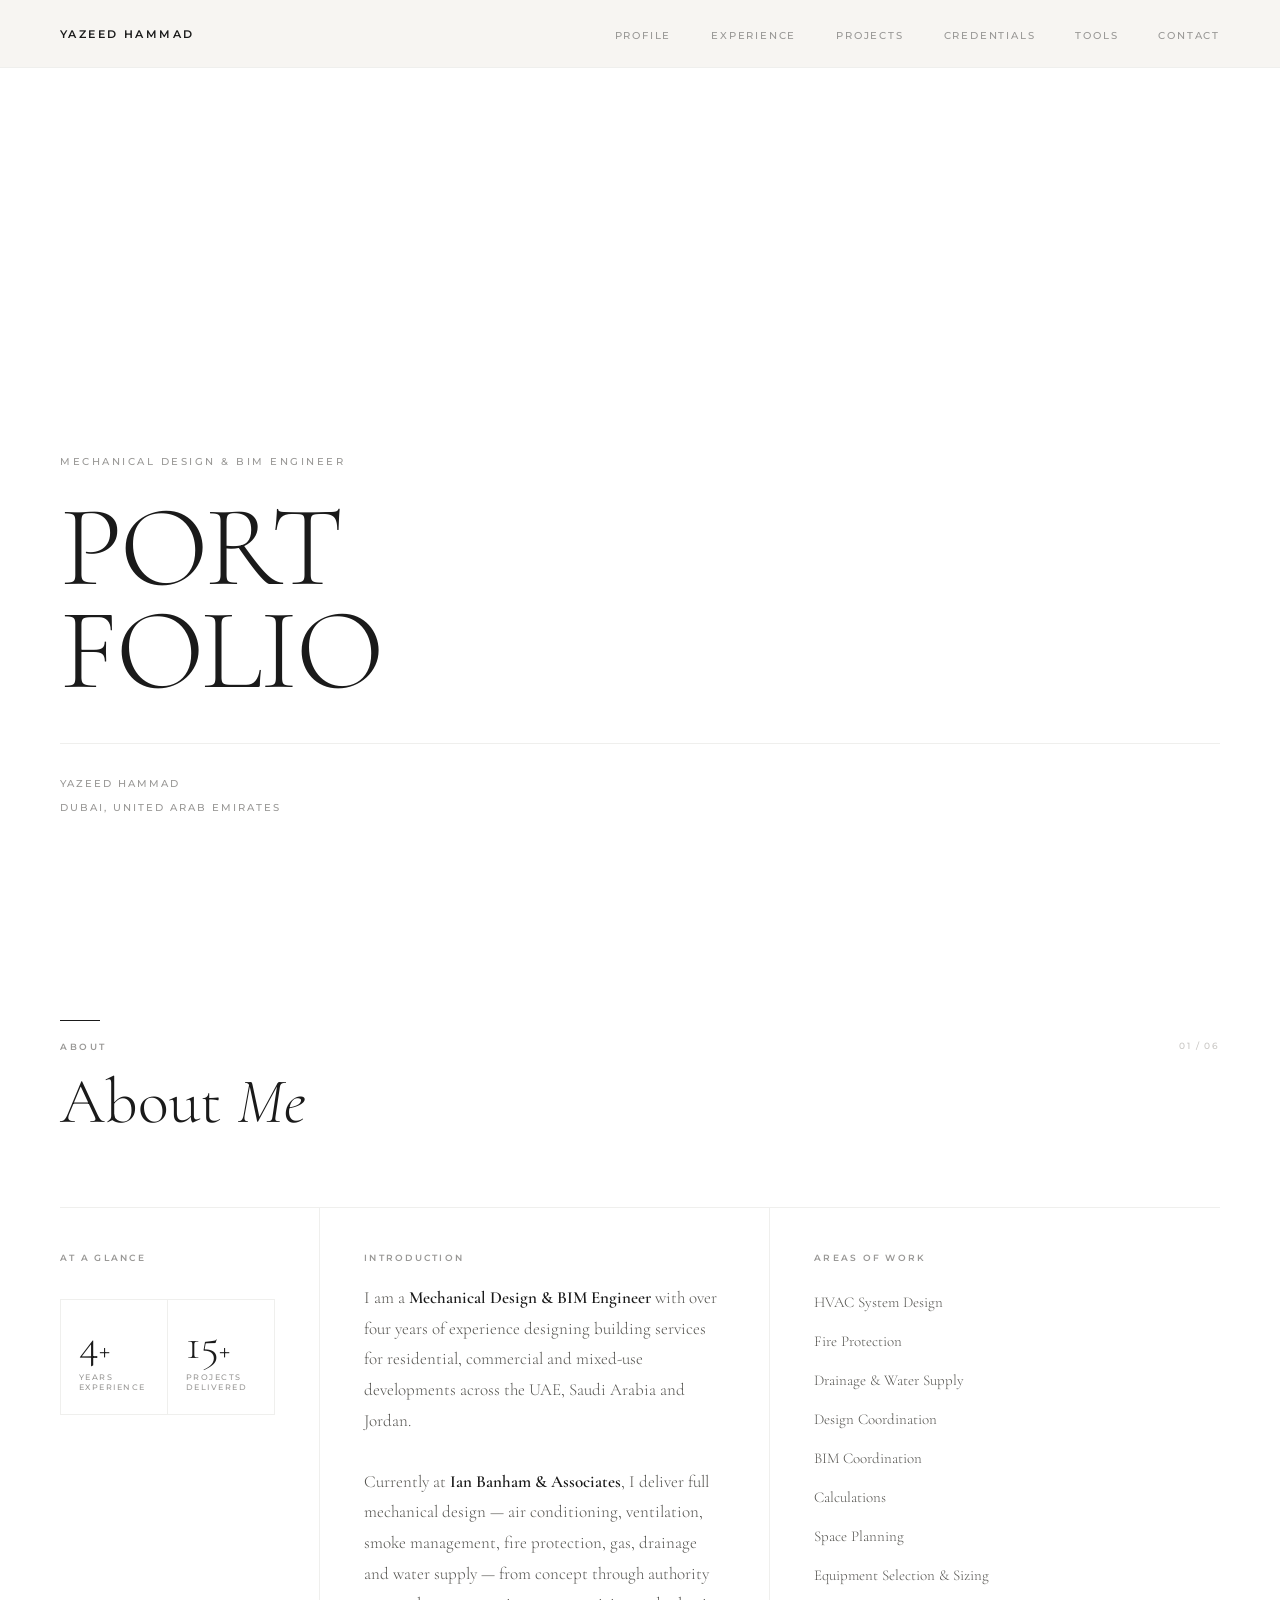
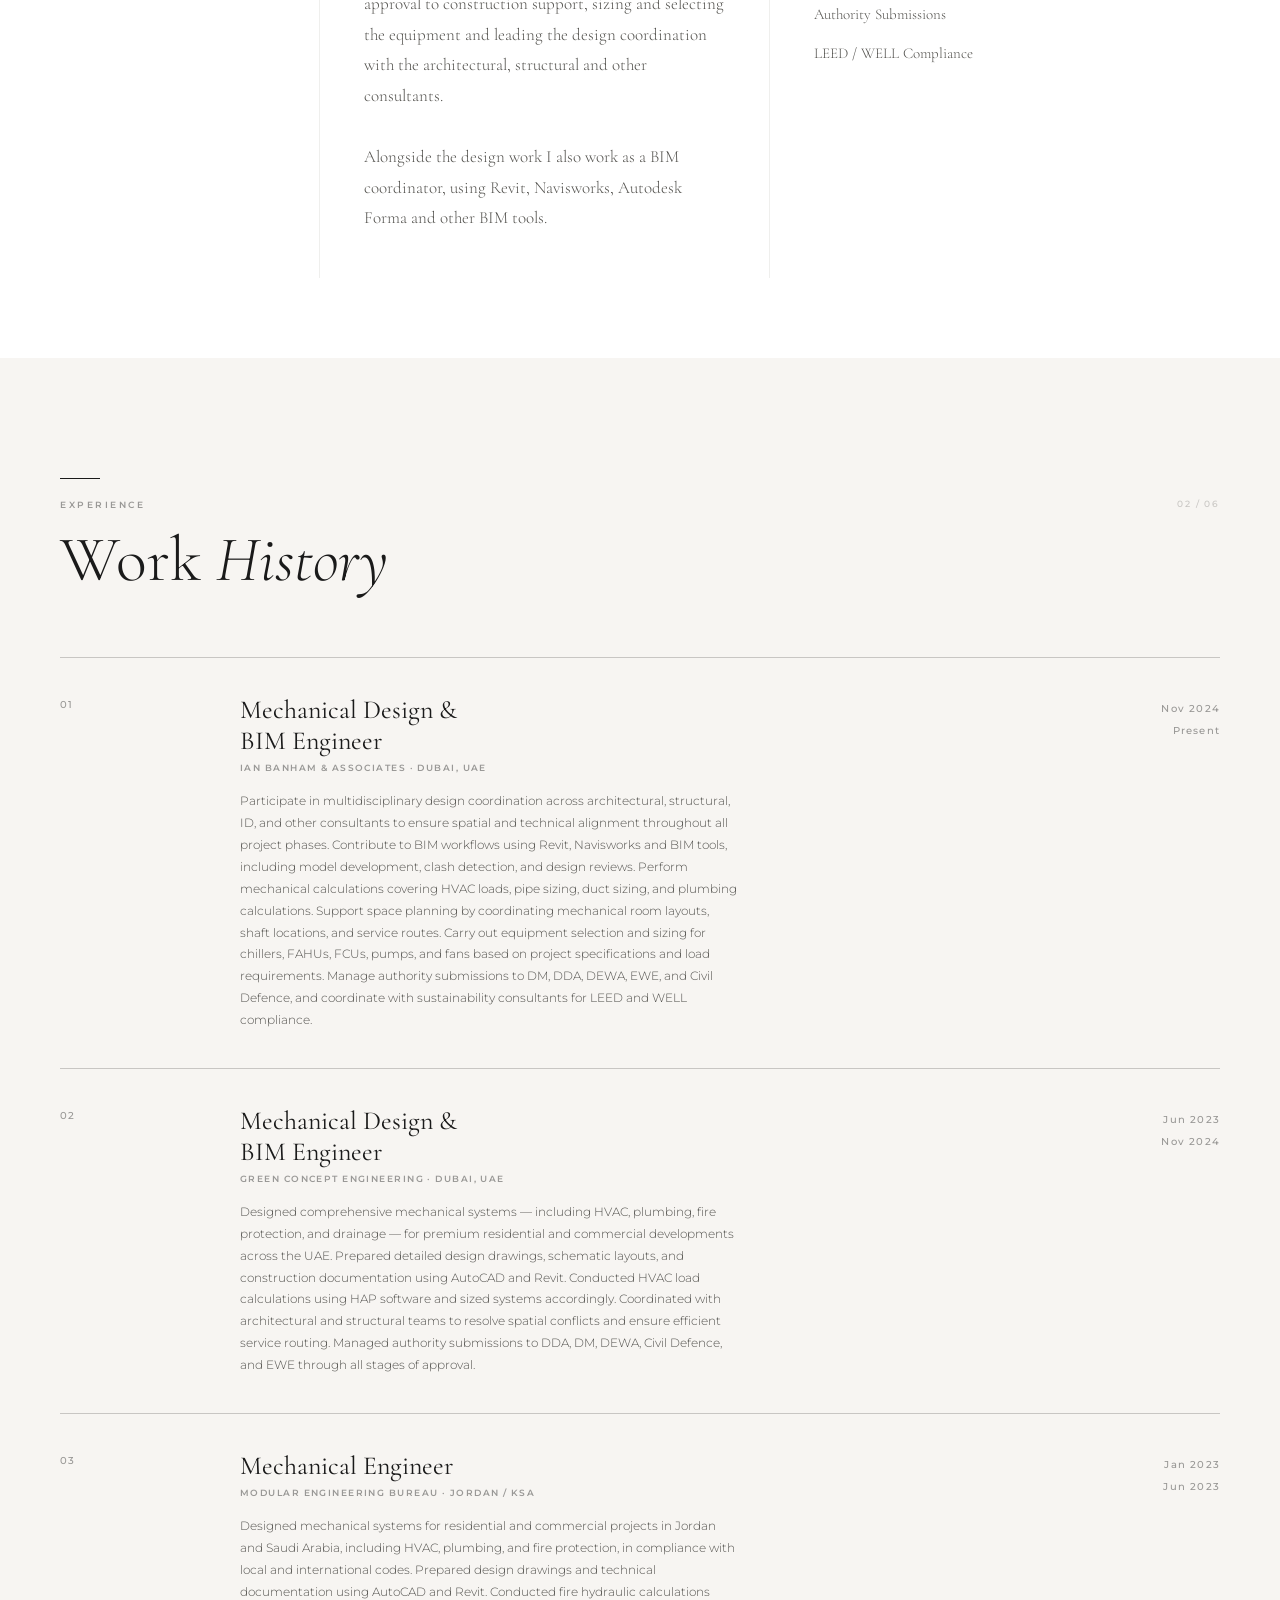
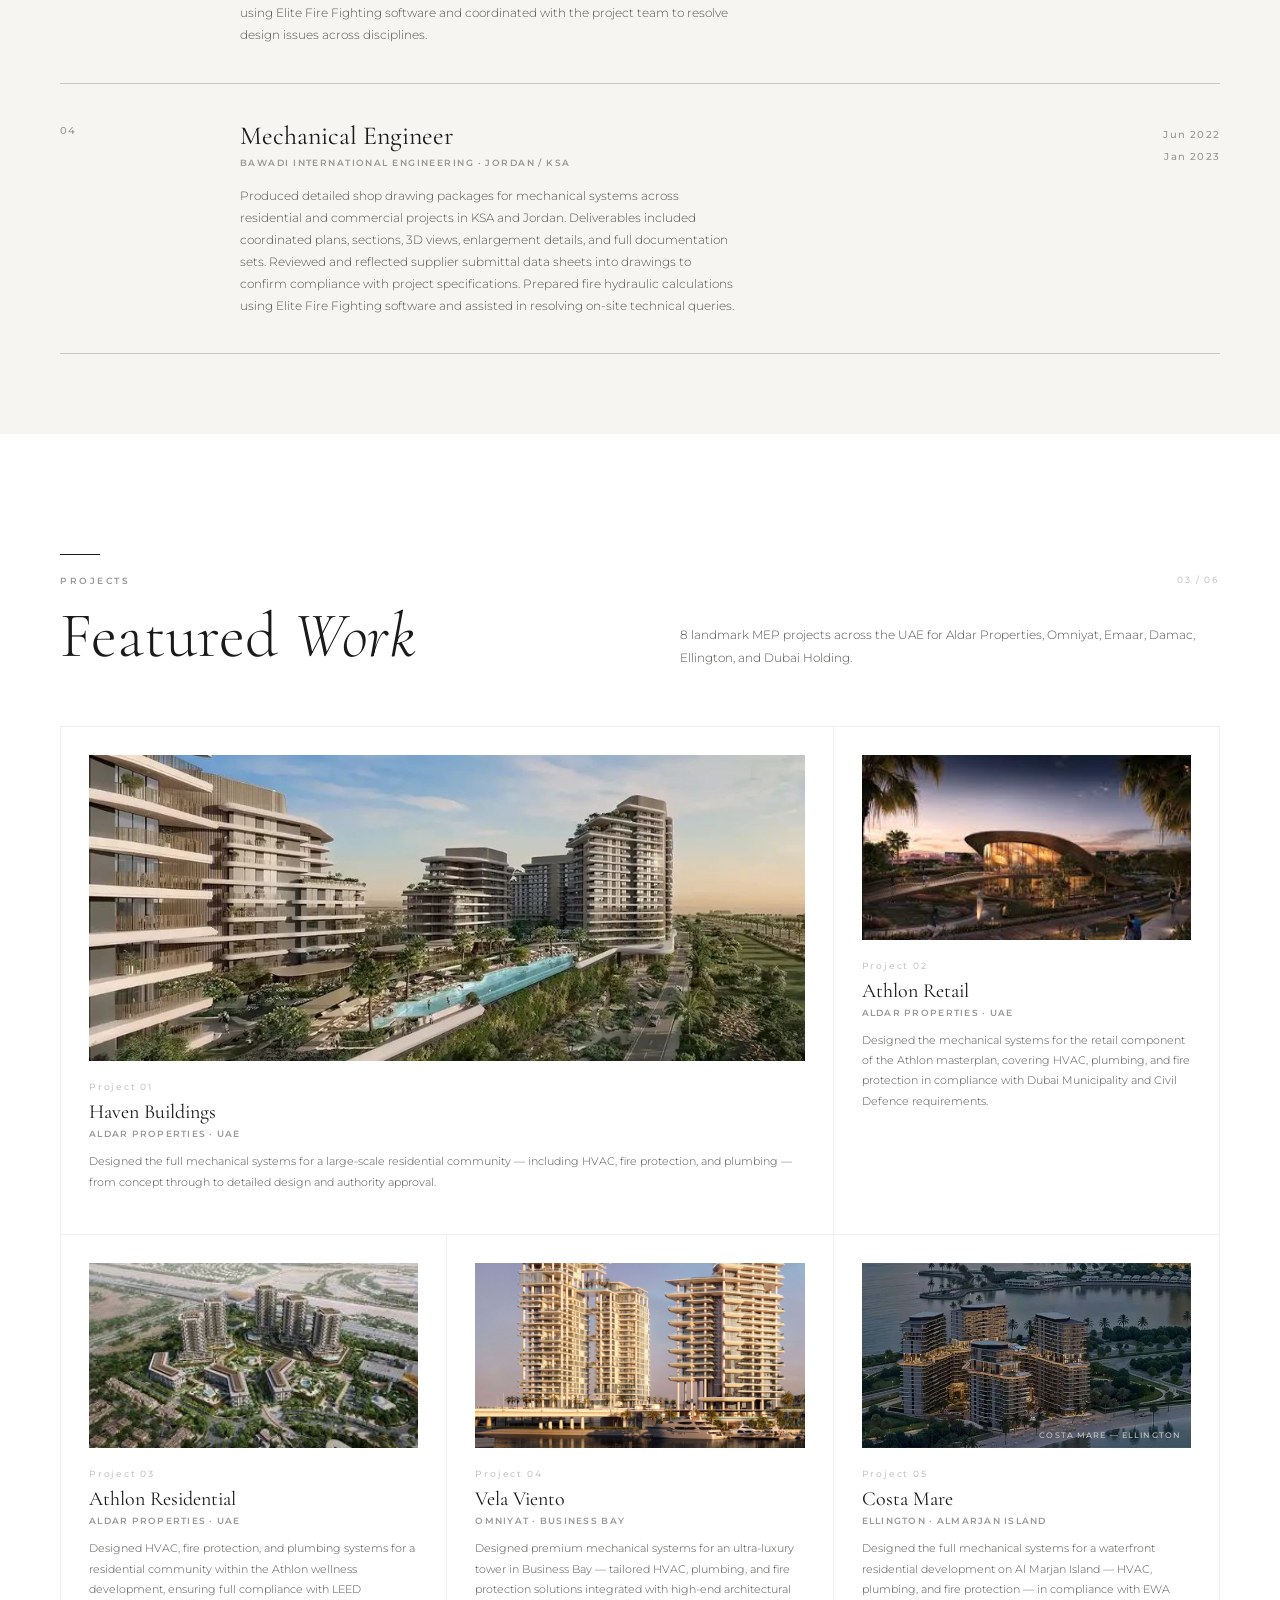
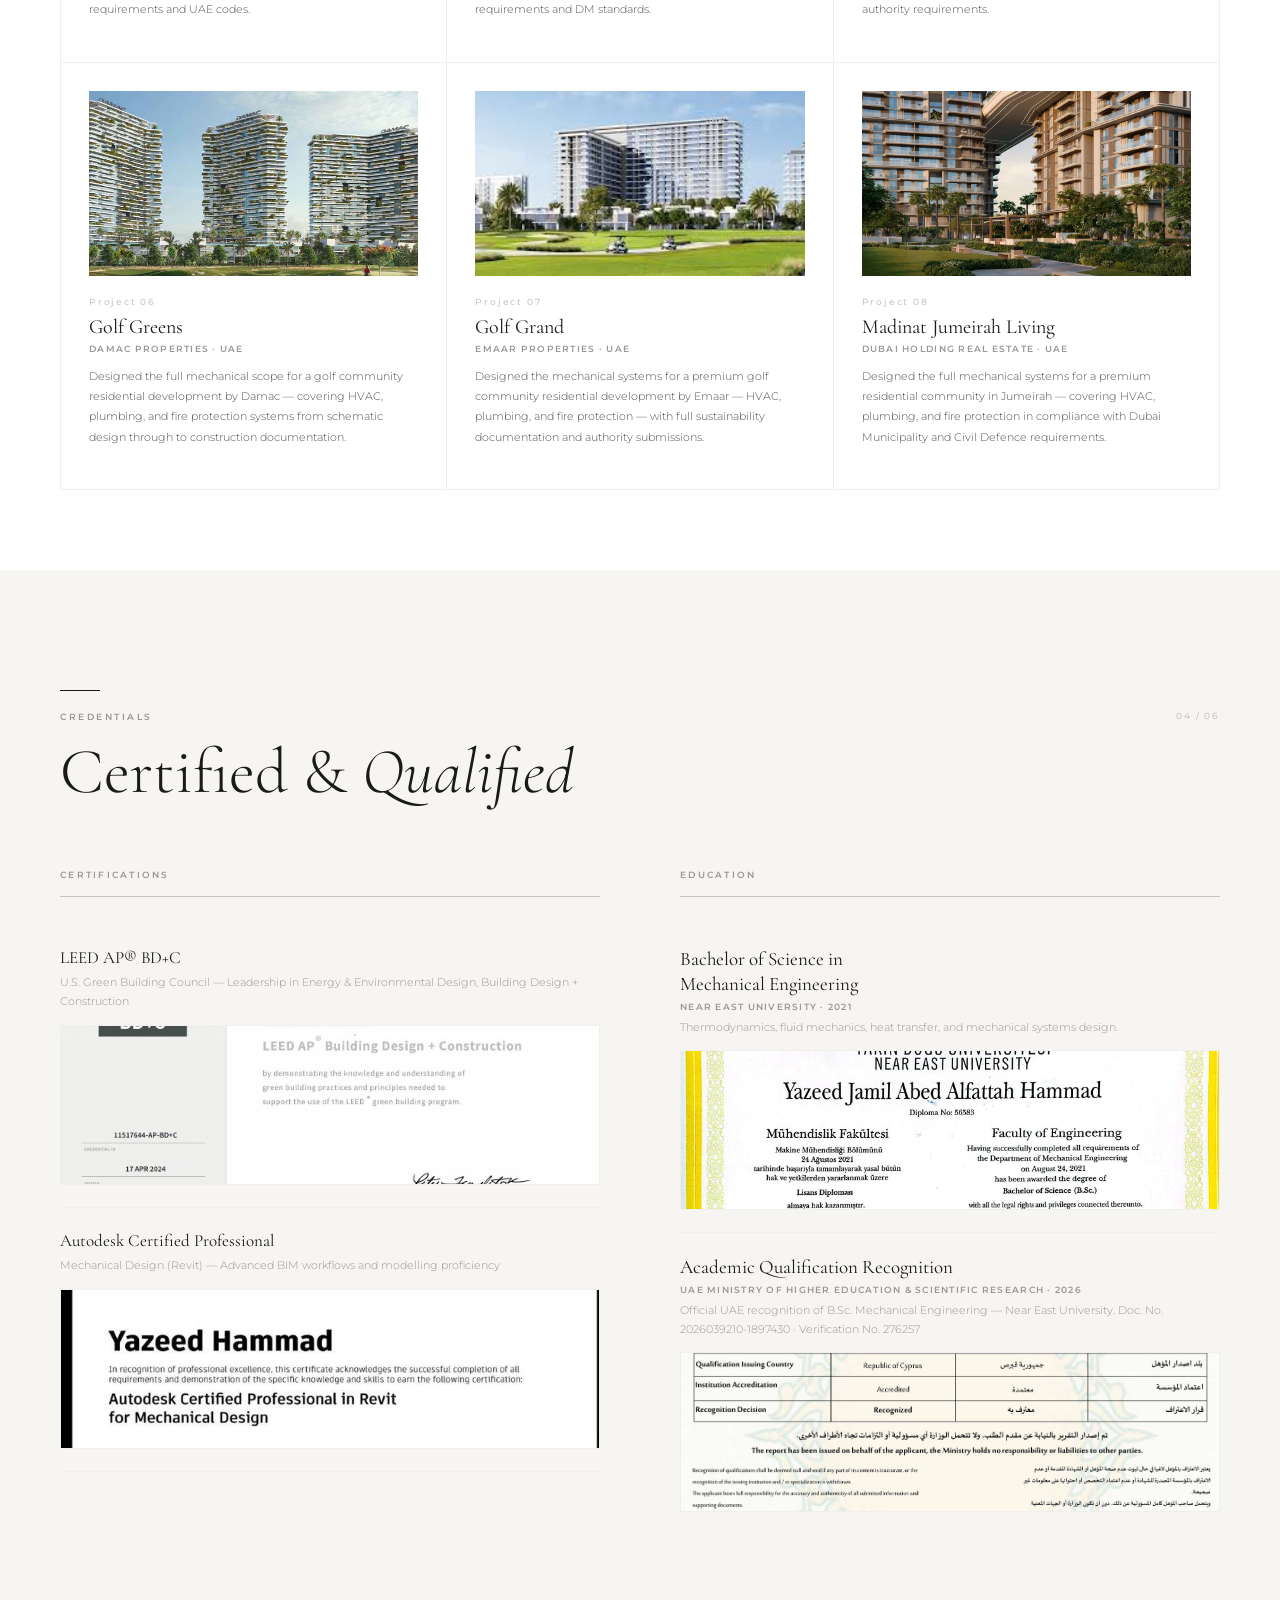
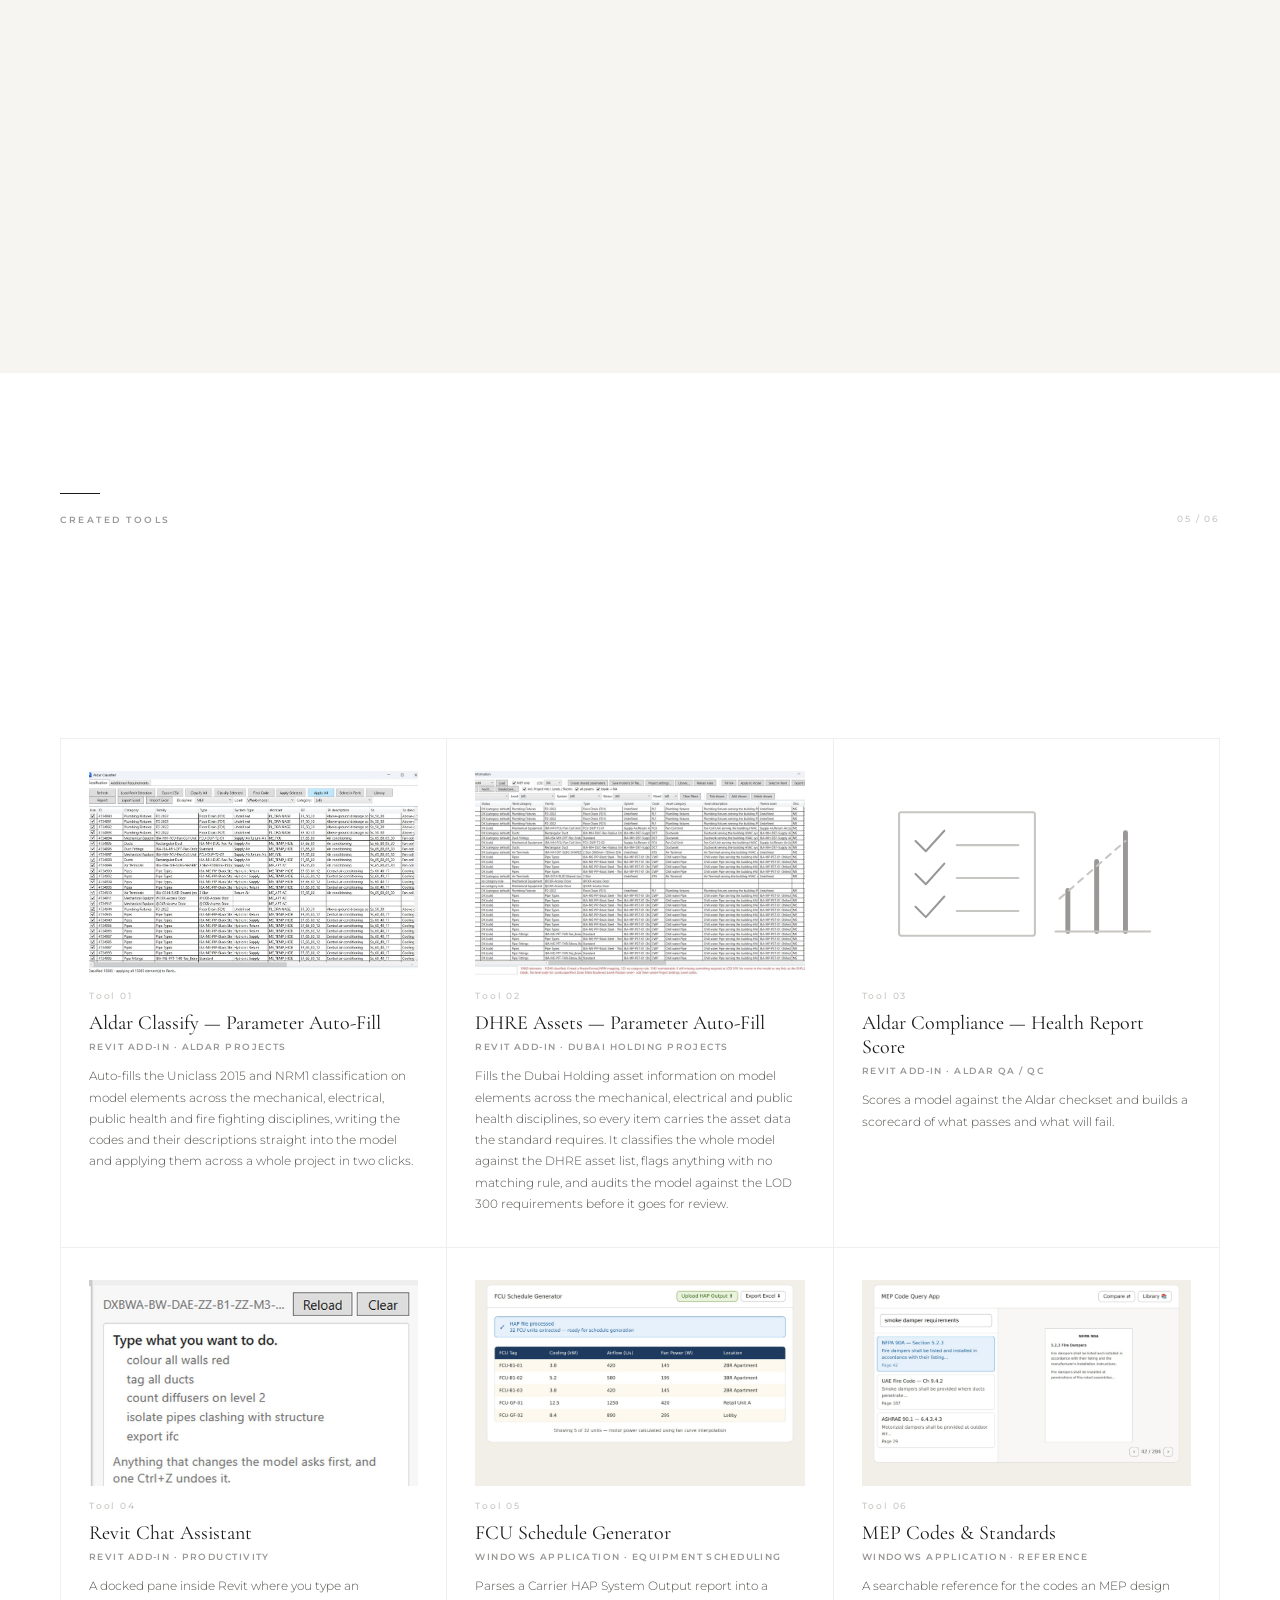
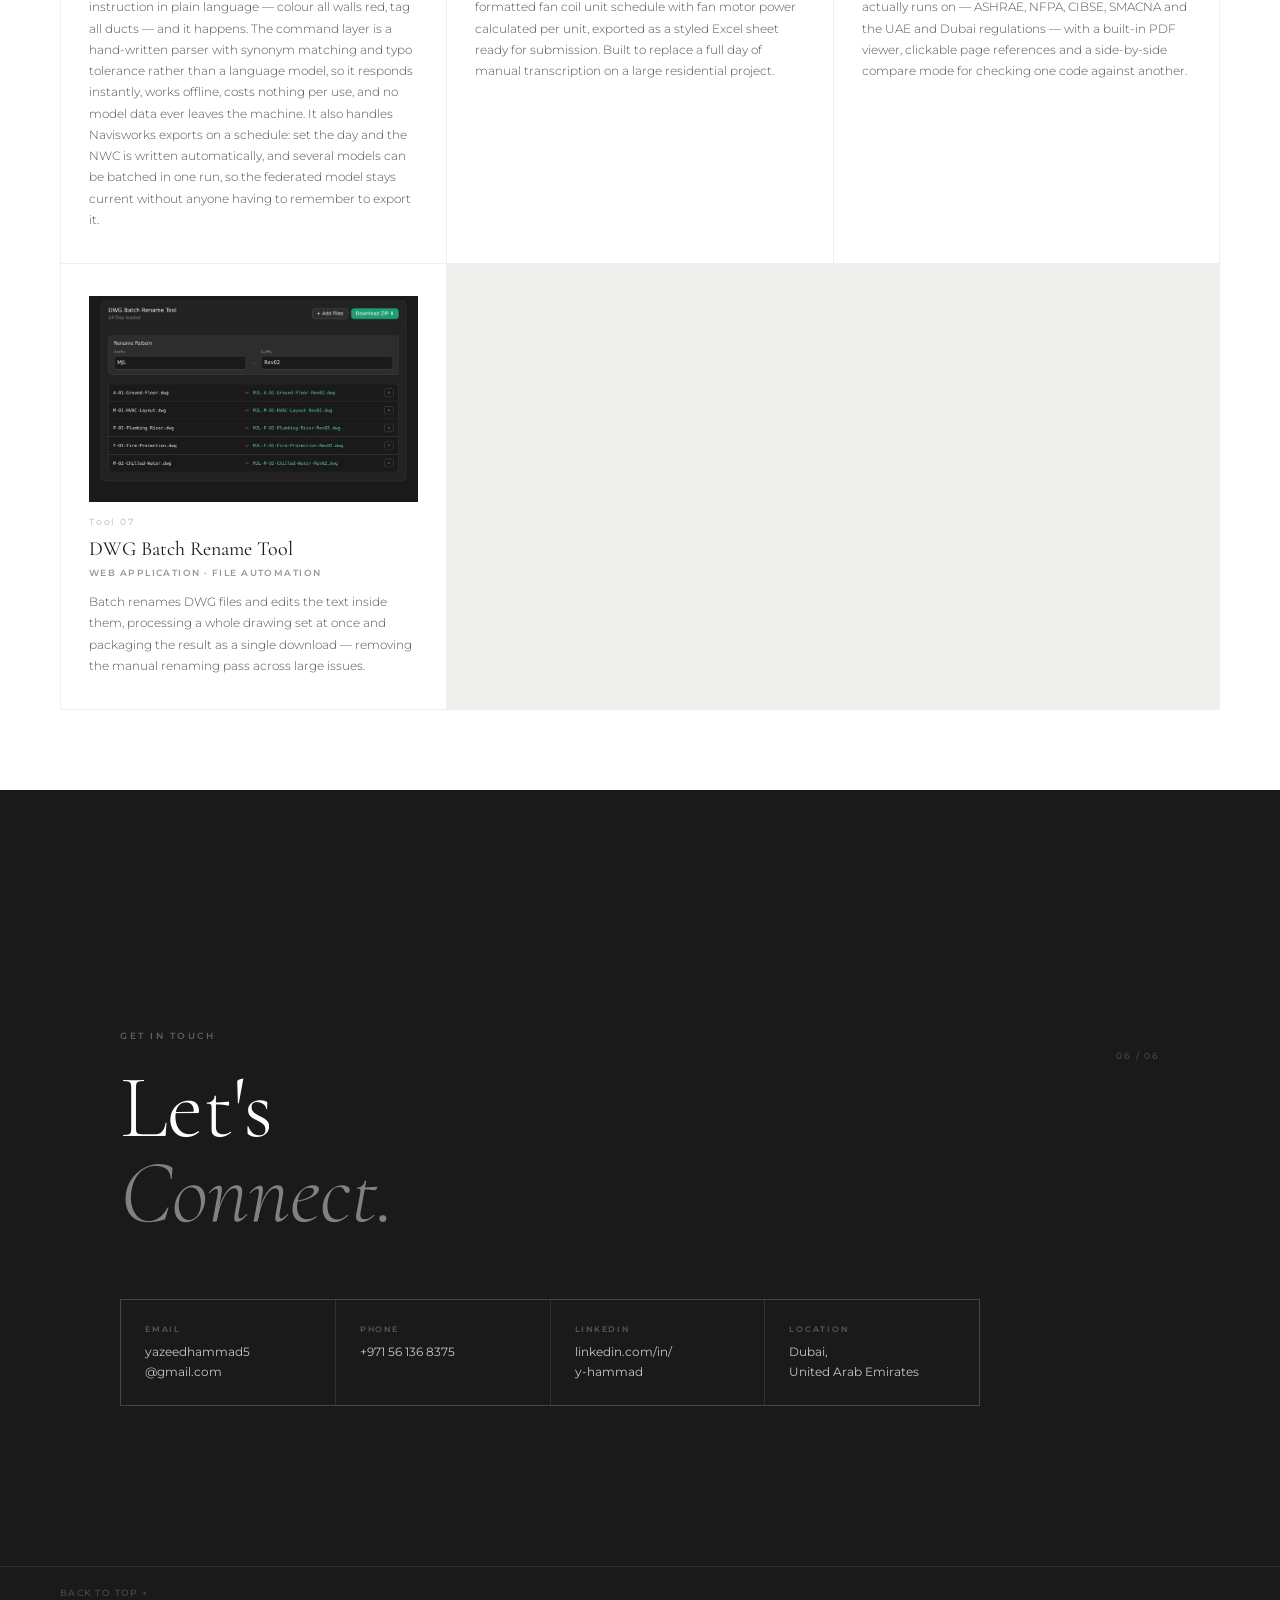
==== index.html @ c7fe6c5f "Drop the Revit version from the Command Bar card Co-Authored-By: Claude Opus 5 <noreply@anthropic.co" ====
<!DOCTYPE html>
<html lang="en">
<head>
<meta charset="UTF-8">
<meta name="viewport" content="width=device-width, initial-scale=1.0">
<title>Yazeed Hammad — Portfolio</title>
<link href="https://fonts.googleapis.com/css2?family=Cormorant+Garamond:ital,wght@0,300;0,400;0,600;1,300;1,400&family=Montserrat:wght@300;400;500;600&display=swap" rel="stylesheet">
<style>
*, *::before, *::after { margin: 0; padding: 0; box-sizing: border-box; }
html { scroll-behavior: smooth; }
:root {
  --off-white: #F7F5F2;
  --white: #FFFFFF;
  --light: #EFEFED;
  --mid: #C8C6C3;
  --text: #1A1A1A;
  --text2: #555450;
  --text3: #999896;
  --serif: 'Cormorant Garamond', Georgia, serif;
  --sans: 'Montserrat', Arial, sans-serif;
}
body { font-family: var(--sans); background: var(--off-white); color: var(--text); -webkit-font-smoothing: antialiased; overflow-x: hidden; }

/* NAV */
nav {
  position: fixed; top: 0; left: 0; right: 0; z-index: 100;
  display: flex; align-items: center; justify-content: space-between;
  padding: 24px 60px;
  background: rgba(247,245,242,0.94);
  backdrop-filter: blur(12px);
  border-bottom: 1px solid var(--light);
  transition: padding 0.3s;
}
.nav-brand { font-size: 11px; font-weight: 600; letter-spacing: 0.22em; text-transform: uppercase; }
.nav-links { display: flex; gap: 40px; list-style: none; }
.nav-links a { font-size: 10px; font-weight: 500; letter-spacing: 0.18em; text-transform: uppercase; color: var(--text3); text-decoration: none; transition: color 0.2s; }
.nav-links a:hover { color: var(--text); }

/* COVER */
#cover { min-height: 100vh; display: grid; grid-template-columns: 1fr; background: var(--white); position: relative; overflow: hidden; }
.cover-left { display: flex; flex-direction: column; justify-content: flex-end; padding: 100px 60px 80px;  position: relative; }
.cover-year { position: absolute; right: -20px; top: 50%; transform: translateY(-50%) rotate(90deg); font-size: 10px; font-weight: 500; letter-spacing: 0.3em; color: var(--mid); background: var(--white); padding: 0 10px; z-index: 2; text-transform: uppercase; }
.cover-label { font-size: 10px; font-weight: 500; letter-spacing: 0.25em; text-transform: uppercase; color: var(--text3); margin-bottom: 28px; }
.cover-title { font-family: var(--serif); font-size: clamp(72px, 9vw, 130px); font-weight: 300; line-height: 0.9; letter-spacing: -0.02em; color: var(--text); margin-bottom: 40px; }
.cover-sub { font-size: 10px; font-weight: 500; letter-spacing: 0.2em; text-transform: uppercase; color: var(--text3); line-height: 2.4; border-top: 1px solid var(--light); padding-top: 28px; }
.cover-right { display: flex; flex-direction: column; align-items: center; justify-content: center; padding: 120px 60px 80px; background: var(--off-white); position: relative; }
.arch-svg { width: 100%; max-width: 340px; opacity: 0.15; }
.cover-info { position: absolute; bottom: 60px; right: 60px; text-align: right; }
.cover-info-line { font-size: 9px; font-weight: 500; letter-spacing: 0.18em; text-transform: uppercase; color: var(--text3); line-height: 2.6; }

/* PAGES */
section { display: block; box-sizing: border-box; width: 100%; }
.page { min-height: 100vh; position: relative; padding: 120px 60px 80px; }
.page-num { position: absolute; top: 140px; right: 60px; font-size: 9px; font-weight: 500; letter-spacing: 0.2em; color: var(--mid); text-transform: uppercase; }
.page-rule { width: 40px; height: 1px; background: var(--text); margin-bottom: 20px; }
.section-label { font-size: 9px; font-weight: 600; letter-spacing: 0.28em; text-transform: uppercase; color: var(--text3); margin-bottom: 16px; }
.section-heading { font-family: var(--serif); font-size: clamp(44px, 5vw, 72px); font-weight: 300; line-height: 1.05; color: var(--text); }
.section-heading em { font-style: italic; }

/* ABOUT */
#about { background: var(--white); }
.about-grid { display: grid; grid-template-columns: 260px 1fr 1fr; gap: 0; margin-top: 72px; border-top: 1px solid var(--light); }
.about-col { padding: 44px 44px 44px 0; border-right: 1px solid var(--light); }
.about-col:last-child { border-right: none; padding-right: 0; }
.about-col:not(:first-child) { padding-left: 44px; }
.about-col-label { font-size: 9px; font-weight: 600; letter-spacing: 0.25em; text-transform: uppercase; color: var(--text3); margin-bottom: 20px; }
.about-col-body { font-family: var(--serif); font-size: 17px; line-height: 1.8; color: var(--text2); font-weight: 300; }
.about-col-body strong { font-weight: 600; color: var(--text); }
.stat-grid { display: grid; grid-template-columns: 1fr 1fr; grid-template-rows: 1fr; gap: 1px; background: var(--light); border: 1px solid var(--light); margin-top: 36px; }
.stat-cell { background: var(--white); padding: 22px 18px; }
.stat-n { font-family: var(--serif); font-size: 44px; font-weight: 300; line-height: 1; color: var(--text); margin-bottom: 6px; }
.stat-l { font-size: 8px; font-weight: 500; letter-spacing: 0.18em; text-transform: uppercase; color: var(--text3); }
.spec-list { font-family: var(--serif); font-size: 15px; line-height: 2.6; color: var(--text2); font-weight: 300; }

/* EXPERIENCE */
#experience { background: var(--off-white); }
.exp-list { margin-top: 64px; }
.exp-row { display: grid; grid-template-columns: 140px 1fr 180px; gap: 0; border-top: 1px solid var(--mid); padding: 36px 0; align-items: start; }
.exp-row:last-child { border-bottom: 1px solid var(--mid); }
.exp-row:hover { background: rgba(255,255,255,0.6); margin: 0 -60px; padding-left: 60px; padding-right: 60px; transition: background 0.2s; }
.exp-num { font-size: 10px; font-weight: 500; letter-spacing: 0.12em; color: var(--text3); padding-top: 4px; }
.exp-mid { padding: 0 40px; }
.exp-role { font-family: var(--serif); font-size: 26px; font-weight: 400; line-height: 1.2; color: var(--text); margin-bottom: 6px; }
.exp-co { font-size: 9px; font-weight: 600; letter-spacing: 0.16em; text-transform: uppercase; color: var(--text3); margin-bottom: 18px; }
.exp-desc { font-size: 11.5px; font-weight: 300; line-height: 1.9; color: var(--text2); max-width: 500px; }
.exp-right { text-align: right; padding-top: 4px; }
.exp-dates { font-size: 10px; font-weight: 500; letter-spacing: 0.12em; color: var(--text3); line-height: 2.2; }
.exp-tags { margin-top: 14px; display: flex; gap: 5px; flex-wrap: wrap; justify-content: flex-end; }
.exp-tag { font-size: 8px; font-weight: 600; letter-spacing: 0.14em; text-transform: uppercase; color: var(--text3); border: 1px solid var(--mid); padding: 4px 8px; }

/* PROJECTS */
#projects { background: var(--white); }
.proj-header-grid { display: grid; grid-template-columns: 1fr 1fr; gap: 80px; align-items: end; margin-bottom: 56px; }
.proj-intro { font-size: 12px; font-weight: 300; line-height: 1.9; color: var(--text2); }
.proj-grid { display: grid; grid-template-columns: repeat(3,1fr); gap: 1px; background: var(--light); border: 1px solid var(--light); }
.proj-card { background: var(--white); padding: 28px; transition: background 0.2s; opacity: 0; transform: translateY(14px); }
.proj-card:nth-child(1) { transition: all 0.55s ease 0s, background 0.2s; }
.proj-card:nth-child(2) { transition: all 0.55s ease 0.06s, background 0.2s; }
.proj-card:nth-child(3) { transition: all 0.55s ease 0.12s, background 0.2s; }
.proj-card:nth-child(4) { transition: all 0.55s ease 0.06s, background 0.2s; }
.proj-card:nth-child(5) { transition: all 0.55s ease 0.12s, background 0.2s; }
.proj-card:nth-child(6) { transition: all 0.55s ease 0.18s, background 0.2s; }
.proj-card:nth-child(7) { transition: all 0.55s ease 0.06s, background 0.2s; }
.proj-card:nth-child(8) { transition: all 0.55s ease 0.12s, background 0.2s; }
.proj-card.visible { opacity: 1; transform: translateY(0); transition: opacity 0.55s ease, transform 0.55s ease, background 0.2s; }
.proj-card:hover { background: var(--off-white); }
.proj-card.wide { grid-column: span 2; }
.proj-img { width: 100%; aspect-ratio: 16/9; background: repeating-linear-gradient(45deg, var(--light) 0px, var(--light) 1.5px, transparent 1.5px, transparent 10px); margin-bottom: 20px; position: relative; }
.proj-card.wide .proj-img { aspect-ratio: 21/9; }
.proj-img-label { position: absolute; bottom: 8px; right: 10px; font-size: 8px; letter-spacing: 0.14em; color: var(--mid); text-transform: uppercase; font-weight: 500; }
.proj-num { font-size: 9px; font-weight: 500; letter-spacing: 0.2em; color: var(--mid); margin-bottom: 8px; }
.proj-name { font-family: var(--serif); font-size: 20px; font-weight: 400; color: var(--text); margin-bottom: 4px; line-height: 1.2; }
.proj-dev { font-size: 9px; font-weight: 600; letter-spacing: 0.14em; text-transform: uppercase; color: var(--text3); margin-bottom: 12px; }
.proj-desc { font-size: 11px; font-weight: 300; line-height: 1.85; color: var(--text2); margin-bottom: 14px; }
.proj-scope { display: flex; flex-wrap: wrap; gap: 5px; }
.proj-scope-tag { font-size: 8px; font-weight: 600; letter-spacing: 0.13em; text-transform: uppercase; color: var(--text3); border: 1px solid var(--light); padding: 3px 7px; }

/* IMAGE UPLOAD */
.proj-img { position: relative; cursor: pointer; }
.proj-img input[type="file"] { display: none; }
.upload-btn {
  position: absolute; inset: 0;
  display: flex; flex-direction: column; align-items: center; justify-content: center;
  gap: 8px; opacity: 0; transition: opacity 0.2s;
  background: rgba(247,245,242,0.85);
}
.proj-img:hover .upload-btn { opacity: 1; }
.proj-img.has-image .upload-btn { opacity: 0; }
.proj-img.has-image:hover .upload-btn { opacity: 1; background: rgba(247,245,242,0.7); }
.upload-icon {
  width: 36px; height: 36px; border: 1px solid var(--mid);
  border-radius: 50%; display: flex; align-items: center; justify-content: center;
  background: var(--white); font-size: 14px;
}
.upload-label {
  font-size: 8px; font-weight: 600; letter-spacing: 0.18em;
  text-transform: uppercase; color: var(--text3);
}
.proj-img img {
  position: absolute; inset: 0; width: 100%; height: 100%;
  object-fit: cover; display: none;
}
.proj-img.has-image img { display: block; }
.proj-img.has-image { background: none; }
.remove-btn {
  position: absolute; top: 8px; right: 8px;
  width: 24px; height: 24px; border-radius: 50%;
  background: rgba(26,26,26,0.6); color: #fff;
  border: none; cursor: pointer; font-size: 12px;
  display: none; align-items: center; justify-content: center;
  z-index: 2; line-height: 1;
}
.proj-img.has-image:hover .remove-btn { display: flex; }

/* CREDENTIALS */
#credentials { background: var(--off-white); }
.cred-split { display: grid; grid-template-columns: 1fr 1fr; gap: 80px; margin-top: 64px; }
.cred-sec-label { font-size: 9px; font-weight: 600; letter-spacing: 0.25em; text-transform: uppercase; color: var(--text3); border-bottom: 1px solid var(--mid); padding-bottom: 16px; margin-bottom: 28px; }
.cred-item { display: block; padding: 22px 0; border-bottom: 1px solid var(--light); opacity: 0; transform: translateY(10px); }
.cred-item.visible { opacity: 1; transform: translateY(0); transition: all 0.5s ease; }
.cred-item:last-child { border-bottom: none; }
.cred-box { width: 44px; height: 44px; background: var(--light); display: flex; align-items: center; justify-content: center; font-size: 17px; }
.cred-name { font-family: var(--serif); font-size: 17px; font-weight: 400; color: var(--text); margin-bottom: 4px; line-height: 1.3; }
.cred-body { font-size: 11px; font-weight: 300; line-height: 1.7; color: var(--text3); }
.edu-item { padding: 22px 0; border-bottom: 1px solid var(--light); opacity: 0; transform: translateY(10px); }
.edu-item.visible { opacity: 1; transform: translateY(0); transition: all 0.5s ease; }
.edu-item:last-child { border-bottom: none; }
.edu-degree { font-family: var(--serif); font-size: 19px; font-weight: 400; color: var(--text); margin-bottom: 4px; line-height: 1.3; }
.edu-school { font-size: 9px; font-weight: 600; letter-spacing: 0.14em; text-transform: uppercase; color: var(--text3); margin-bottom: 6px; }
.edu-desc { font-size: 11px; font-weight: 300; line-height: 1.7; color: var(--text3); }

/* CERT / EDU IMAGE UPLOAD */
.cred-upload-area {
  width: 100%; aspect-ratio: 4/3; max-height: 160px;
  background: repeating-linear-gradient(45deg, var(--light) 0px, var(--light) 1.5px, transparent 1.5px, transparent 10px);
  border: 1px dashed var(--mid);
  position: relative; cursor: pointer; margin-top: 14px;
  overflow: hidden; transition: border-color 0.2s;
}
.cred-upload-area:hover { border-color: var(--text3); }
.cred-upload-area input[type="file"] { display: none; }
.cred-upload-area img { position: absolute; inset: 0; width: 100%; height: 100%; object-fit: cover; display: none; }
.cred-upload-area.has-img img { display: block; }
.cred-upload-area.has-img { background: none; border-style: solid; cursor: zoom-in; }

/* TOOLS SECTION */
#tools { background: var(--white); display: block; clear: both; width: 100%; }
.tools-grid {
  display: grid; grid-template-columns: repeat(3,1fr);
  gap: 1px; background: var(--light);
  border: 1px solid var(--light); margin-top: 64px;
  width: 100%; clear: both;
}

.tool-thumb {
  width: 100%; aspect-ratio: 16/10; 
  background: var(--color-background-secondary);
  border-radius: var(--border-radius-md);
  margin-bottom: 14px;
  overflow: hidden;
  border: 0.5px solid var(--color-border-tertiary);
}
.tool-thumb svg { width: 100%; height: 100%; }

.tool-card {
  background: var(--white); padding: 32px 28px;
  transition: background 0.2s;
  opacity: 0; transform: translateY(14px);
}
.tool-card.visible { opacity: 1; transform: translateY(0); transition: opacity 0.55s ease, transform 0.55s ease, background 0.2s; }
.tool-card:hover { background: var(--off-white); }
.tool-num { font-size: 9px; font-weight: 500; letter-spacing: 0.2em; color: var(--mid); margin-bottom: 10px; }
.tool-name { font-family: var(--serif); font-size: 20px; font-weight: 400; color: var(--text); margin-bottom: 6px; line-height: 1.2; }
.tool-type { font-size: 9px; font-weight: 600; letter-spacing: 0.16em; text-transform: uppercase; color: var(--text3); margin-bottom: 14px; }
.tool-desc { font-size: 11.5px; font-weight: 300; line-height: 1.85; color: var(--text2); }
.tool-tags { display: flex; flex-wrap: wrap; gap: 5px; margin-top: 16px; }
.tool-tag { font-size: 8px; font-weight: 600; letter-spacing: 0.13em; text-transform: uppercase; color: var(--text3); border: 1px solid var(--light); padding: 3px 7px; }
.lightbox-overlay {
  display: none; position: fixed; inset: 0; z-index: 9999;
  background: rgba(0,0,0,0.93);
  align-items: center; justify-content: center;
  cursor: zoom-out;
}
.lightbox-overlay.active { display: flex; }
.lightbox-overlay img {
  max-width: 92vw; max-height: 92vh;
  object-fit: contain; border-radius: 4px;
  box-shadow: 0 24px 80px rgba(0,0,0,0.8);
  cursor: default;
}
.lightbox-close {
  position: fixed; top: 20px; right: 28px;
  font-size: 32px; color: rgba(255,255,255,0.75);
  cursor: pointer; line-height: 1; z-index: 10000;
  background: none; border: none; transition: color 0.2s;
}
.lightbox-close:hover { color: #fff; }
.cred-upload-overlay {
  position: absolute; inset: 0; display: flex; flex-direction: column;
  align-items: center; justify-content: center; gap: 6px;
  transition: opacity 0.2s;
}
.cred-upload-area.has-img .cred-upload-overlay { opacity: 0; background: rgba(247,245,242,0.75); }
.cred-upload-area.has-img:hover .cred-upload-overlay { opacity: 1; }
.cred-upload-icon {
  width: 30px; height: 30px; border: 1px solid var(--mid); border-radius: 50%;
  background: var(--white); display: flex; align-items: center; justify-content: center;
  font-size: 13px; color: var(--text3);
}
.cred-upload-label { font-size: 8px; font-weight: 600; letter-spacing: 0.16em; text-transform: uppercase; color: var(--text3); }
.cred-remove-btn {
  position: absolute; top: 6px; right: 6px;
  width: 20px; height: 20px; border-radius: 50%;
  background: rgba(26,26,26,0.55); color: #fff; border: none;
  cursor: pointer; font-size: 10px; display: none;
  align-items: center; justify-content: center; z-index: 2;
}
.cred-upload-area.has-img:hover .cred-remove-btn { display: flex; }
.sw-grid { display: grid; grid-template-columns: repeat(3,1fr); gap: 1px; background: var(--light); border: 1px solid var(--light); margin-top: 56px; }
.sw-cell { background: var(--off-white); padding: 18px 20px; display: flex; align-items: center; gap: 12px; }
.sw-dot { width: 5px; height: 5px; border-radius: 50%; background: var(--mid); flex-shrink: 0; }
.sw-name { font-size: 11px; font-weight: 500; color: var(--text); }

/* CONTACT */
#contact { background: var(--text); padding: 120px 60px 80px; position: relative; min-height: 60vh; display: block; clear: both; width: 100%; }
.contact-label { font-size: 9px; font-weight: 600; letter-spacing: 0.28em; text-transform: uppercase; color: rgba(255,255,255,0.3); margin-bottom: 24px; }
.contact-heading { font-family: var(--serif); font-size: clamp(56px, 7vw, 100px); font-weight: 300; line-height: 0.95; color: #fff; margin-bottom: 64px; }
.contact-heading em { font-style: italic; color: rgba(255,255,255,0.45); }
.contact-grid { display: grid; grid-template-columns: repeat(4,1fr); gap: 1px; background: rgba(255,255,255,0.1); border: 1px solid rgba(255,255,255,0.1); max-width: 860px; }
.contact-cell { background: var(--text); padding: 24px; text-decoration: none; transition: background 0.2s; }
.contact-cell:hover { background: rgba(255,255,255,0.06); }
.contact-cell-label { font-size: 8px; font-weight: 600; letter-spacing: 0.22em; text-transform: uppercase; color: rgba(255,255,255,0.28); margin-bottom: 8px; }
.contact-cell-val { font-size: 12px; color: rgba(255,255,255,0.75); line-height: 1.6; }

footer { background: var(--text); border-top: 1px solid rgba(255,255,255,0.08); padding: 20px 60px; display: flex; justify-content: space-between; align-items: center; }
.footer-copy { font-size: 9px; font-weight: 500; letter-spacing: 0.16em; text-transform: uppercase; color: rgba(255,255,255,0.22); }
.footer-back { font-size: 9px; font-weight: 500; letter-spacing: 0.16em; text-transform: uppercase; color: rgba(255,255,255,0.22); text-decoration: none; }
.footer-back:hover { color: rgba(255,255,255,0.55); }

/* ANIMATIONS */
.reveal { opacity: 0; transform: translateY(18px); transition: opacity 0.65s ease, transform 0.65s ease; }
.reveal.visible { opacity: 1; transform: translateY(0); }
.d1 { transition-delay: 0.12s; }
.d2 { transition-delay: 0.24s; }

.cover-left > * { opacity: 0; animation: rise 0.9s ease forwards; }
.cover-left > *:nth-child(1) { animation-delay: 0.1s; }
.cover-left > *:nth-child(2) { animation-delay: 0.3s; }
.cover-left > *:nth-child(3) { animation-delay: 0.5s; }
.cover-left > *:nth-child(4) { animation-delay: 0.65s; }
.cover-right { opacity: 0; animation: rise 1s ease 0.45s forwards; }
@keyframes rise { from { opacity:0; transform: translateY(18px); } to { opacity:1; transform: translateY(0); } }

/* RESPONSIVE */
@media (max-width: 960px) {
  #cover { grid-template-columns: 1fr; }
  .cover-right { display: none; }
  .cover-left { border-right: none; padding: 120px 32px 60px; }
  .about-grid { grid-template-columns: 1fr; }
  .about-col { border-right: none; border-bottom: 1px solid var(--light); padding: 32px 0; }
  .exp-row { grid-template-columns: 1fr; gap: 12px; }
  .exp-right { text-align: left; }
  .exp-tags { justify-content: flex-start; }
  .proj-grid { grid-template-columns: 1fr 1fr; }
  .proj-card.wide { grid-column: span 2; }
  .cred-split { grid-template-columns: 1fr; gap: 40px; }
  .contact-grid { grid-template-columns: 1fr 1fr; }
  nav { padding: 20px 32px; }
  .page { padding: 100px 32px 60px; }
  #contact { padding: 100px 32px 60px; }
  footer { padding: 18px 32px; }
}
@media (max-width: 640px) {
  .nav-links { display: none; }
  .proj-grid { grid-template-columns: 1fr; }
  .proj-card.wide { grid-column: span 1; }
  .sw-grid { grid-template-columns: 1fr 1fr; }
  .contact-grid { grid-template-columns: 1fr; }
  .page { padding: 90px 24px 60px; }
  nav { padding: 18px 24px; }
}

/* PUBLIC VIEW — hide edit controls */
.upload-btn, .remove-btn { display: none !important; }
.proj-img input[type="file"], .cred-upload-area input[type="file"] { display: none !important; }
.proj-img { cursor: default !important; }
.cred-upload-area:not(.has-img) { display: none !important; }
.cred-upload-area.has-img { cursor: zoom-in !important; border: 0.5px solid var(--light) !important; background: none !important; }
.cred-upload-overlay, .cred-remove-btn { display: none !important; }

/* TOOLS GRID — responsive (was missing; other grids already had these) */
@media (max-width: 960px) {
  .tools-grid { grid-template-columns: 1fr 1fr; }
  .tool-card { padding: 26px 22px; }
}
@media (max-width: 640px) {
  .tools-grid { grid-template-columns: 1fr; }
  .tool-card { padding: 24px 20px; }
}

/* section counter overlapped the heading on phones */
@media (max-width: 640px) {
  .page-num { top: 86px; right: 24px; }
  #contact > div > span:first-child { top: 86px !important; right: 24px !important; }
}
.cred-upload-area.has-img:hover .cred-upload-overlay { opacity: 0 !important; }
.proj-img.has-image:hover .remove-btn { display: none !important; }

/* ===================== MOTION LAYER ===================== */
:root { --ease: cubic-bezier(0.16, 1, 0.3, 1); }

@media (prefers-reduced-motion: no-preference) {

  /* --- refined scroll reveals + stagger (only on observed elements) --- */
  html.motion .reveal,
  html.motion .proj-card,
  html.motion .cred-item,
  html.motion .edu-item,
  html.motion .tool-card {
    transform: translateY(28px);
    transition: opacity 0.85s var(--ease), transform 0.85s var(--ease);
    transition-delay: calc(var(--i, 0) * 60ms);
  }
  html.motion .reveal.visible,
  html.motion .proj-card.visible,
  html.motion .cred-item.visible,
  html.motion .edu-item.visible,
  html.motion .tool-card.visible {
    opacity: 1;
    transform: translateY(0);
  }
  /* the old fixed nth-child delays fight the --i stagger */
  html.motion .proj-card:nth-child(n) {
    transition: opacity 0.85s var(--ease), transform 0.85s var(--ease), background 0.2s;
    transition-delay: calc(var(--i, 0) * 60ms);
  }

  /* --- cover intro: line-by-line mask reveal --- */
  html.motion .cover-title .ln { display: block; overflow: hidden; }
  html.motion .cover-title .ln > span {
    display: block;
    transform: translateY(110%);
    transition: transform 1.15s var(--ease);
  }
  html.motion .cover-title .ln:nth-child(2) > span { transition-delay: 0.10s; }
  html.motion.intro .cover-title .ln > span { transform: translateY(0); }

  html.motion .cover-label,
  html.motion .cover-sub {
    opacity: 0;
    transform: translateY(16px);
    transition: opacity 0.9s var(--ease), transform 0.9s var(--ease);
  }
  html.motion.intro .cover-label { opacity: 1; transform: none; transition-delay: 0.15s; }
  html.motion.intro .cover-sub   { opacity: 1; transform: none; transition-delay: 0.55s; }

  html.motion .arch-svg {
    opacity: 0;
    transition: opacity 1.6s var(--ease);
    will-change: transform;
  }
  html.motion.intro .arch-svg { opacity: 0.15; transition-delay: 0.35s; }

  /* --- section counters slide in with their section --- */
  html.motion .page-num {
    opacity: 0;
    transform: translateY(-8px);
    transition: opacity 0.7s var(--ease), transform 0.7s var(--ease);
  }
  html.motion .page.in-view .page-num { opacity: 1; transform: translateY(0); }

  html.motion .page-rule {
    transform: scaleX(0);
    transform-origin: left center;
    transition: transform 1s var(--ease) 0.1s;
  }
  html.motion .page.in-view .page-rule { transform: scaleX(1); }

  /* --- imagery: slow scale on hover --- */
  html.motion .proj-img { overflow: hidden; }
  html.motion .proj-img img,
  html.motion .tool-thumb img {
    transition: transform 1s var(--ease);
  }
  html.motion .proj-card:hover .proj-img img { transform: scale(1.055); }
  html.motion .tool-card:hover .tool-thumb img { transform: scale(1.04); }

  html.motion nav { transition: padding 0.4s var(--ease), background 0.3s; }
}

/* the nav shrink handler writes inline padding meant for desktop;
   stop it applying 60px side padding on phones */
@media (max-width: 640px) {
  nav { padding: 16px 24px !important; }
}

@media (prefers-reduced-motion: reduce) {
  html.motion .cover-title .ln > span { transform: none !important; }
  html.motion .cover-label,
  html.motion .cover-sub { opacity: 1 !important; transform: none !important; }
  html.motion .page-num  { opacity: 1 !important; transform: none !important; }
  html.motion .page-rule { transform: none !important; }
  html.motion .arch-svg  { opacity: 0.15 !important; }
}
/* =================== END MOTION LAYER =================== */

/* ===================== PROJECT VIEWER ===================== */
html.motion .proj-card{cursor:pointer}
.proj-card{position:relative}

/* hover affordance so it reads as clickable */
.proj-cue{position:absolute;top:28px;right:28px;width:30px;height:30px;border-radius:50%;
  border:1px solid var(--mid);display:flex;align-items:center;justify-content:center;
  font-size:13px;color:var(--text3);opacity:0;transform:scale(.82);
  transition:opacity .4s var(--ease,cubic-bezier(.16,1,.3,1)),transform .5s var(--ease,cubic-bezier(.16,1,.3,1));
  pointer-events:none;background:var(--white)}
.proj-card:hover .proj-cue{opacity:1;transform:scale(1)}

/* ---- overlay ---- */
.pv{position:fixed;inset:0;z-index:200;display:none}
.pv.open{display:block}
.pv-scrim{position:absolute;inset:0;background:rgba(20,20,19,.55);
  backdrop-filter:blur(6px);opacity:0;transition:opacity .5s cubic-bezier(.16,1,.3,1)}
.pv.in .pv-scrim{opacity:1}

.pv-panel{position:absolute;top:50%;left:50%;transform:translate(-50%,-50%) scale(.97);
  width:min(1080px,92vw);max-height:90vh;overflow:auto;background:var(--off-white);
  opacity:0;transition:opacity .45s cubic-bezier(.16,1,.3,1),transform .6s cubic-bezier(.16,1,.3,1)}
.pv.in .pv-panel{opacity:1;transform:translate(-50%,-50%) scale(1)}

.pv-img{width:100%;aspect-ratio:21/9;overflow:hidden;background:var(--light)}
.pv-img img{width:100%;height:100%;object-fit:cover;display:block}
.pv-body{padding:34px 44px 44px;display:grid;grid-template-columns:1.25fr .75fr;gap:44px}
.pv-num{font-size:9px;font-weight:500;letter-spacing:.2em;color:var(--mid);margin-bottom:10px}
.pv-name{font-family:var(--serif);font-size:clamp(30px,4vw,46px);font-weight:300;line-height:1.05;margin-bottom:8px}
.pv-dev{font-size:9px;font-weight:600;letter-spacing:.16em;text-transform:uppercase;color:var(--text3)}
.pv-desc{font-size:13px;font-weight:300;line-height:2;color:var(--text2)}
.pv-meta{border-top:1px solid var(--light);padding-top:18px}
.pv-meta dt{font-size:8.5px;font-weight:600;letter-spacing:.18em;text-transform:uppercase;color:var(--text3);margin-bottom:5px}
.pv-meta dd{font-size:11.5px;font-weight:300;color:var(--text2);margin-bottom:16px;line-height:1.7}

.pv-close{position:absolute;top:18px;right:18px;width:38px;height:38px;border-radius:50%;
  border:1px solid var(--light);background:var(--white);color:var(--text);cursor:pointer;
  font-size:15px;line-height:1;display:flex;align-items:center;justify-content:center;
  transition:background .3s,transform .4s cubic-bezier(.16,1,.3,1);z-index:2}
.pv-close:hover{background:var(--off-white);transform:rotate(90deg)}

.pv-nav{display:flex;justify-content:space-between;align-items:center;
  border-top:1px solid var(--light);padding:16px 44px;gap:16px}
.pv-nav button{background:none;border:0;cursor:pointer;font-family:inherit;
  font-size:9px;font-weight:600;letter-spacing:.18em;text-transform:uppercase;
  color:var(--text3);padding:8px 0;transition:color .3s}
.pv-nav button:hover:not(:disabled){color:var(--text)}
.pv-nav button:disabled{opacity:.3;cursor:default}
.pv-count{font-size:9px;letter-spacing:.18em;color:var(--mid)}

@media(max-width:820px){
  .pv-body{grid-template-columns:1fr;gap:24px;padding:26px 24px 32px}
  .pv-img{aspect-ratio:16/9}
  .pv-nav{padding:14px 24px}
}
@media(prefers-reduced-motion:reduce){
  .pv-scrim,.pv-panel,.proj-cue,.pv-close{transition:none !important}
}
::view-transition-old(proj-hero),::view-transition-new(proj-hero){
  animation-duration:.55s;animation-timing-function:cubic-bezier(.16,1,.3,1)}
/* =================== END PROJECT VIEWER =================== */
</style>
</head>
<body>

<nav>
  <div class="nav-brand">Yazeed Hammad</div>
  <ul class="nav-links">
    <li><a href="#about">Profile</a></li>
    <li><a href="#experience">Experience</a></li>
    <li><a href="#projects">Projects</a></li>
    <li><a href="#credentials">Credentials</a></li>
    <li><a href="#tools">Tools</a></li>
    <li><a href="#contact">Contact</a></li>
  </ul>
</nav>

<!-- COVER -->
<section id="cover">
  <div class="cover-left">
    <div class="cover-label">Mechanical Design & BIM Engineer</div>
    <h1 class="cover-title">PORT<br>FOLIO</h1>
    <div class="cover-sub">
      Yazeed Hammad<br>
      Dubai, United Arab Emirates
    </div>
  </div>
</section>

<!-- ABOUT -->
<section id="about" class="page">
  <span class="page-num">01 / 06</span>
  <div class="page-rule"></div>
  <div class="section-label">About</div>
  <h2 class="section-heading reveal">About <em>Me</em></h2>
  <div class="about-grid">
    <div class="about-col reveal">
      <div class="about-col-label">At a Glance</div>
      <div class="stat-grid">
        <div class="stat-cell"><div class="stat-n">4<span style="font-size:28px">+</span></div><div class="stat-l">Years Experience</div></div>
        <div class="stat-cell"><div class="stat-n">15<span style="font-size:28px">+</span></div><div class="stat-l">Projects Delivered</div></div>
      </div>
    </div>
    <div class="about-col reveal d1">
      <div class="about-col-label">Introduction</div>
      <div class="about-col-body">
        I am a <strong>Mechanical Design &amp; BIM Engineer</strong> with over four years of experience designing building services for residential, commercial and mixed-use developments across the UAE, Saudi Arabia and Jordan.<br><br>
        Currently at <strong>Ian Banham &amp; Associates</strong>, I deliver full mechanical design — air conditioning, ventilation, smoke management, fire protection, gas, drainage and water supply — from concept through authority approval to construction support, sizing and selecting the equipment and leading the design coordination with the architectural, structural and other consultants.<br><br>
        Alongside the design work I also work as a BIM coordinator, using Revit, Navisworks, Autodesk Forma and other BIM tools.
      </div>
    </div>
    <div class="about-col reveal d2">
      <div class="about-col-label">Areas of Work</div>
      <div class="spec-list">
        HVAC System Design<br>
        Fire Protection<br>
        Drainage & Water Supply<br>
        Design Coordination<br>
        BIM Coordination<br>
        Calculations<br>
        Space Planning<br>
        Equipment Selection & Sizing<br>
        Authority Submissions<br>
        LEED / WELL Compliance
      </div>
    </div>
  </div>
</section>

<!-- EXPERIENCE -->
<section id="experience" class="page">
  <span class="page-num">02 / 06</span>
  <div class="page-rule"></div>
  <div class="section-label">Experience</div>
  <h2 class="section-heading reveal">Work <em>History</em></h2>
  <div class="exp-list">
    <div class="exp-row reveal">
      <div class="exp-num">01</div>
      <div class="exp-mid">
        <div class="exp-role">Mechanical Design &<br>BIM Engineer</div>
        <div class="exp-co">Ian Banham & Associates · Dubai, UAE</div>
        <div class="exp-desc">Participate in multidisciplinary design coordination across architectural, structural, ID, and other consultants to ensure spatial and technical alignment throughout all project phases. Contribute to BIM workflows using Revit, Navisworks and BIM tools, including model development, clash detection, and design reviews. Perform mechanical calculations covering HVAC loads, pipe sizing, duct sizing, and plumbing calculations. Support space planning by coordinating mechanical room layouts, shaft locations, and service routes. Carry out equipment selection and sizing for chillers, FAHUs, FCUs, pumps, and fans based on project specifications and load requirements. Manage authority submissions to DM, DDA, DEWA, EWE, and Civil Defence, and coordinate with sustainability consultants for LEED and WELL compliance.</div>
      </div>
      <div class="exp-right">
        <div class="exp-dates">Nov 2024<br>Present</div>
      </div>
    </div>
    <div class="exp-row reveal d1">
      <div class="exp-num">02</div>
      <div class="exp-mid">
        <div class="exp-role">Mechanical Design &<br>BIM Engineer</div>
        <div class="exp-co">Green Concept Engineering · Dubai, UAE</div>
        <div class="exp-desc">Designed comprehensive mechanical systems — including HVAC, plumbing, fire protection, and drainage — for premium residential and commercial developments across the UAE. Prepared detailed design drawings, schematic layouts, and construction documentation using AutoCAD and Revit. Conducted HVAC load calculations using HAP software and sized systems accordingly. Coordinated with architectural and structural teams to resolve spatial conflicts and ensure efficient service routing. Managed authority submissions to DDA, DM, DEWA, Civil Defence, and EWE through all stages of approval.</div>
      </div>
      <div class="exp-right">
        <div class="exp-dates">Jun 2023<br>Nov 2024</div>
      </div>
    </div>
    <div class="exp-row reveal d1">
      <div class="exp-num">03</div>
      <div class="exp-mid">
        <div class="exp-role">Mechanical Engineer</div>
        <div class="exp-co">Modular Engineering Bureau · Jordan / KSA</div>
        <div class="exp-desc">Designed mechanical systems for residential and commercial projects in Jordan and Saudi Arabia, including HVAC, plumbing, and fire protection, in compliance with local and international codes. Prepared design drawings and technical documentation using AutoCAD and Revit. Conducted fire hydraulic calculations using Elite Fire Fighting software and coordinated with the project team to resolve design issues across disciplines.</div>
      </div>
      <div class="exp-right">
        <div class="exp-dates">Jan 2023<br>Jun 2023</div>
      </div>
    </div>
    <div class="exp-row reveal d2">
      <div class="exp-num">04</div>
      <div class="exp-mid">
        <div class="exp-role">Mechanical Engineer</div>
        <div class="exp-co">Bawadi International Engineering · Jordan / KSA</div>
        <div class="exp-desc">Produced detailed shop drawing packages for mechanical systems across residential and commercial projects in KSA and Jordan. Deliverables included coordinated plans, sections, 3D views, enlargement details, and full documentation sets. Reviewed and reflected supplier submittal data sheets into drawings to confirm compliance with project specifications. Prepared fire hydraulic calculations using Elite Fire Fighting software and assisted in resolving on-site technical queries.</div>
      </div>
      <div class="exp-right">
        <div class="exp-dates">Jun 2022<br>Jan 2023</div>
      </div>
    </div>
  </div>
</section>

<!-- PROJECTS -->
<section id="projects" class="page">
  <span class="page-num">03 / 06</span>
  <div class="proj-header-grid">
    <div>
      <div class="page-rule"></div>
      <div class="section-label">Projects</div>
      <h2 class="section-heading reveal">Featured <em>Work</em></h2>
    </div>
    <div class="proj-intro reveal d1">8 landmark MEP projects across the UAE for Aldar Properties, Omniyat, Emaar, Damac, Ellington, and Dubai Holding.</div>
  </div>
  <div class="proj-grid">

    <!-- 01 Haven -->
    <div class="proj-card wide">
      <div class="proj-img has-image">
        <img src="[data-uri]" alt="Haven Buildings" style="display:block">
        <div class="proj-img-label" style="display:none">Haven Buildings — Aldar</div>
        <div class="upload-btn"><div class="upload-icon">＋</div><div class="upload-label">Change Photo</div></div>
        <button class="remove-btn" onclick="removeImage(event,this)">✕</button>
        
      </div>
      <div class="proj-num">Project 01</div>
      <div class="proj-name">Haven Buildings</div>
      <div class="proj-dev">Aldar Properties · UAE</div>
      <div class="proj-desc">Designed the full mechanical systems for a large-scale residential community — including HVAC, fire protection, and plumbing — from concept through to detailed design and authority approval.</div>
    </div>

    <!-- 02 Athlon Retail -->
    <div class="proj-card">
      <div class="proj-img has-image">
        <img src="[data-uri]" alt="Athlon Retail" style="display:block">
        <div class="proj-img-label" style="display:none">Athlon Retail — Aldar</div>
        <div class="upload-btn"><div class="upload-icon">＋</div><div class="upload-label">Change Photo</div></div>
        <button class="remove-btn" onclick="removeImage(event,this)">✕</button>
        
      </div>
      <div class="proj-num">Project 02</div>
      <div class="proj-name">Athlon Retail</div>
      <div class="proj-dev">Aldar Properties · UAE</div>
      <div class="proj-desc">Designed the mechanical systems for the retail component of the Athlon masterplan, covering HVAC, plumbing, and fire protection in compliance with Dubai Municipality and Civil Defence requirements.</div>
      
    </div>

    <!-- 03 Athlon Residential -->
    <div class="proj-card">
      <div class="proj-img has-image">
        <img src="[data-uri]" alt="Athlon Residential" style="display:block" onerror="this.onerror=null;this.src='';this.closest('.proj-img').classList.remove('has-image');this.nextElementSibling.style.display=''">
        <div class="proj-img-label" style="display:none">Athlon Residential — Aldar</div>
        <div class="upload-btn"><div class="upload-icon">＋</div><div class="upload-label">Change Photo</div></div>
        <button class="remove-btn" onclick="removeImage(event,this)">✕</button>
        
      </div>
      <div class="proj-num">Project 03</div>
      <div class="proj-name">Athlon Residential</div>
      <div class="proj-dev">Aldar Properties · UAE</div>
      <div class="proj-desc">Designed HVAC, fire protection, and plumbing systems for a residential community within the Athlon wellness development, ensuring full compliance with LEED requirements and UAE codes.</div>
      
    </div>

    <!-- 04 Vela Viento -->
    <div class="proj-card">
      <div class="proj-img has-image">
        <img src="[data-uri]" alt="Vela Viento" style="display:block">
        <div class="proj-img-label" style="display:none">Vela Viento — Omniyat</div>
        <div class="upload-btn"><div class="upload-icon">＋</div><div class="upload-label">Change Photo</div></div>
        <button class="remove-btn" onclick="removeImage(event,this)">✕</button>
        
      </div>
      <div class="proj-num">Project 04</div>
      <div class="proj-name">Vela Viento</div>
      <div class="proj-dev">Omniyat · Business Bay</div>
      <div class="proj-desc">Designed premium mechanical systems for an ultra-luxury tower in Business Bay — tailored HVAC, plumbing, and fire protection solutions integrated with high-end architectural requirements and DM standards.</div>
      
    </div>

    <!-- 05 Costa Mare -->
    <div class="proj-card">
      <div class="proj-img has-image">
        <img src="[data-uri]" alt="Costa Mare" style="display:block" onerror="this.onerror=null;this.src='';this.closest('.proj-img').classList.remove('has-image')">
        <div class="proj-img-label">Costa Mare — Ellington</div>
        <div class="upload-btn"><div class="upload-icon">＋</div><div class="upload-label">Change Photo</div></div>
        <button class="remove-btn" onclick="removeImage(event,this)">✕</button>
        
      </div>
      <div class="proj-num">Project 05</div>
      <div class="proj-name">Costa Mare</div>
      <div class="proj-dev">Ellington · Almarjan Island</div>
      <div class="proj-desc">Designed the full mechanical systems for a waterfront residential development on Al Marjan Island — HVAC, plumbing, and fire protection — in compliance with EWA authority requirements.</div>
      
    </div>

    <!-- 07 Golf Greens — Damac -->
    <div class="proj-card">
      <div class="proj-img has-image">
        <img src="[data-uri]" alt="Golf Greens" style="display:block" onerror="this.onerror=null;this.src='';this.closest('.proj-img').classList.remove('has-image');this.querySelector('.proj-img-label').style.display=''">
        <div class="proj-img-label" style="display:none">Golf Greens — Damac</div>
        <div class="upload-btn"><div class="upload-icon">＋</div><div class="upload-label">Change Photo</div></div>
        <button class="remove-btn" onclick="removeImage(event,this)">✕</button>
        
      </div>
      <div class="proj-num">Project 06</div>
      <div class="proj-name">Golf Greens</div>
      <div class="proj-dev">Damac Properties · UAE</div>
      <div class="proj-desc">Designed the full mechanical scope for a golf community residential development by Damac — covering HVAC, plumbing, and fire protection systems from schematic design through to construction documentation.</div>
      
    </div>

    <!-- 08 Golf Grand — Emaar -->
    <div class="proj-card">
      <div class="proj-img has-image">
        <img src="[data-uri]" alt="Golf Grand" style="display:block" onerror="this.onerror=null;this.src='';this.closest('.proj-img').classList.remove('has-image');this.nextElementSibling.style.display=''">
        <div class="proj-img-label" style="display:none">Golf Grand — Emaar</div>
        <div class="upload-btn"><div class="upload-icon">＋</div><div class="upload-label">Change Photo</div></div>
        <button class="remove-btn" onclick="removeImage(event,this)">✕</button>
        
      </div>
      <div class="proj-num">Project 07</div>
      <div class="proj-name">Golf Grand</div>
      <div class="proj-dev">Emaar Properties · UAE</div>
      <div class="proj-desc">Designed the mechanical systems for a premium golf community residential development by Emaar — HVAC, plumbing, and fire protection — with full sustainability documentation and authority submissions.</div>
      
    </div>


    <!-- 08 MJL -->
    <div class="proj-card">
      <div class="proj-img has-image">
        <img src="[data-uri]" alt="Madinat Jumeirah Living" style="display:block">
        <div class="proj-img-label" style="display:none">MJL — Dubai Holding</div>
        <div class="upload-btn"><div class="upload-icon">＋</div><div class="upload-label">Change Photo</div></div>
        <button class="remove-btn" onclick="removeImage(event,this)">✕</button>
        
      </div>
      <div class="proj-num">Project 08</div>
      <div class="proj-name">Madinat Jumeirah Living</div>
      <div class="proj-dev">Dubai Holding Real Estate · UAE</div>
      <div class="proj-desc">Designed the full mechanical systems for a premium residential community in Jumeirah — covering HVAC, plumbing, and fire protection in compliance with Dubai Municipality and Civil Defence requirements.</div>
    </div>

  </div>
</section>

<!-- CREDENTIALS -->
<section id="credentials" class="page">
  <span class="page-num">04 / 06</span>
  <div class="page-rule"></div>
  <div class="section-label">Credentials</div>
  <h2 class="section-heading reveal">Certified &amp; <em>Qualified</em></h2>
  <div class="cred-split">
    <div>
      <div class="cred-sec-label">Certifications</div>

      <div class="cred-item">
        <div>
          <div class="cred-name">LEED AP® BD+C</div>
          <div class="cred-body">U.S. Green Building Council — Leadership in Energy & Environmental Design, Building Design + Construction</div>
          <div class="cred-upload-area has-img" onclick="openCredLightbox(this)">
            <img alt="LEED Certificate" src="[data-uri]" style="display:block">
            <div class="cred-upload-overlay"><div class="cred-upload-icon">＋</div><div class="cred-upload-label">Add Certificate</div></div>
            <button class="cred-remove-btn" onclick="removeCredImage(event,this)">✕</button>
            
          </div>
        </div>
      </div>

      <div class="cred-item">
        <div>
          <div class="cred-name">Autodesk Certified Professional</div>
          <div class="cred-body">Mechanical Design (Revit) — Advanced BIM workflows and modelling proficiency</div>
          <div class="cred-upload-area has-img" onclick="openCredLightbox(this)">
            <img alt="Autodesk Certificate" src="[data-uri]" style="display:block">
            <div class="cred-upload-overlay"><div class="cred-upload-icon">＋</div><div class="cred-upload-label">Add Certificate</div></div>
            <button class="cred-remove-btn" onclick="removeCredImage(event,this)">✕</button>
            
          </div>
        </div>
      </div>

      <div class="cred-item">
        <div>
          <div class="cred-name">HAP Version 6.0</div>
          <div class="cred-body">Carrier University — HVAC load calculations and energy simulation</div>
          <div class="cred-upload-area has-img" onclick="openCredLightbox(this)">
            <img alt="HAP Certificate" src="[data-uri]" style="display:block">
            <div class="cred-upload-overlay"><div class="cred-upload-icon">＋</div><div class="cred-upload-label">Add Certificate</div></div>
            <button class="cred-remove-btn" onclick="removeCredImage(event,this)">✕</button>
            
          </div>
        </div>
      </div>

    </div>
    <div>
      <div class="cred-sec-label">Education</div>

      <div class="edu-item">
        <div class="edu-degree">Bachelor of Science in<br>Mechanical Engineering</div>
        <div class="edu-school">Near East University · 2021</div>
        <div class="edu-desc">Thermodynamics, fluid mechanics, heat transfer, and mechanical systems design.</div>
        <div class="cred-upload-area has-img" onclick="openCredLightbox(this)">
          <img alt="Degree" src="[data-uri]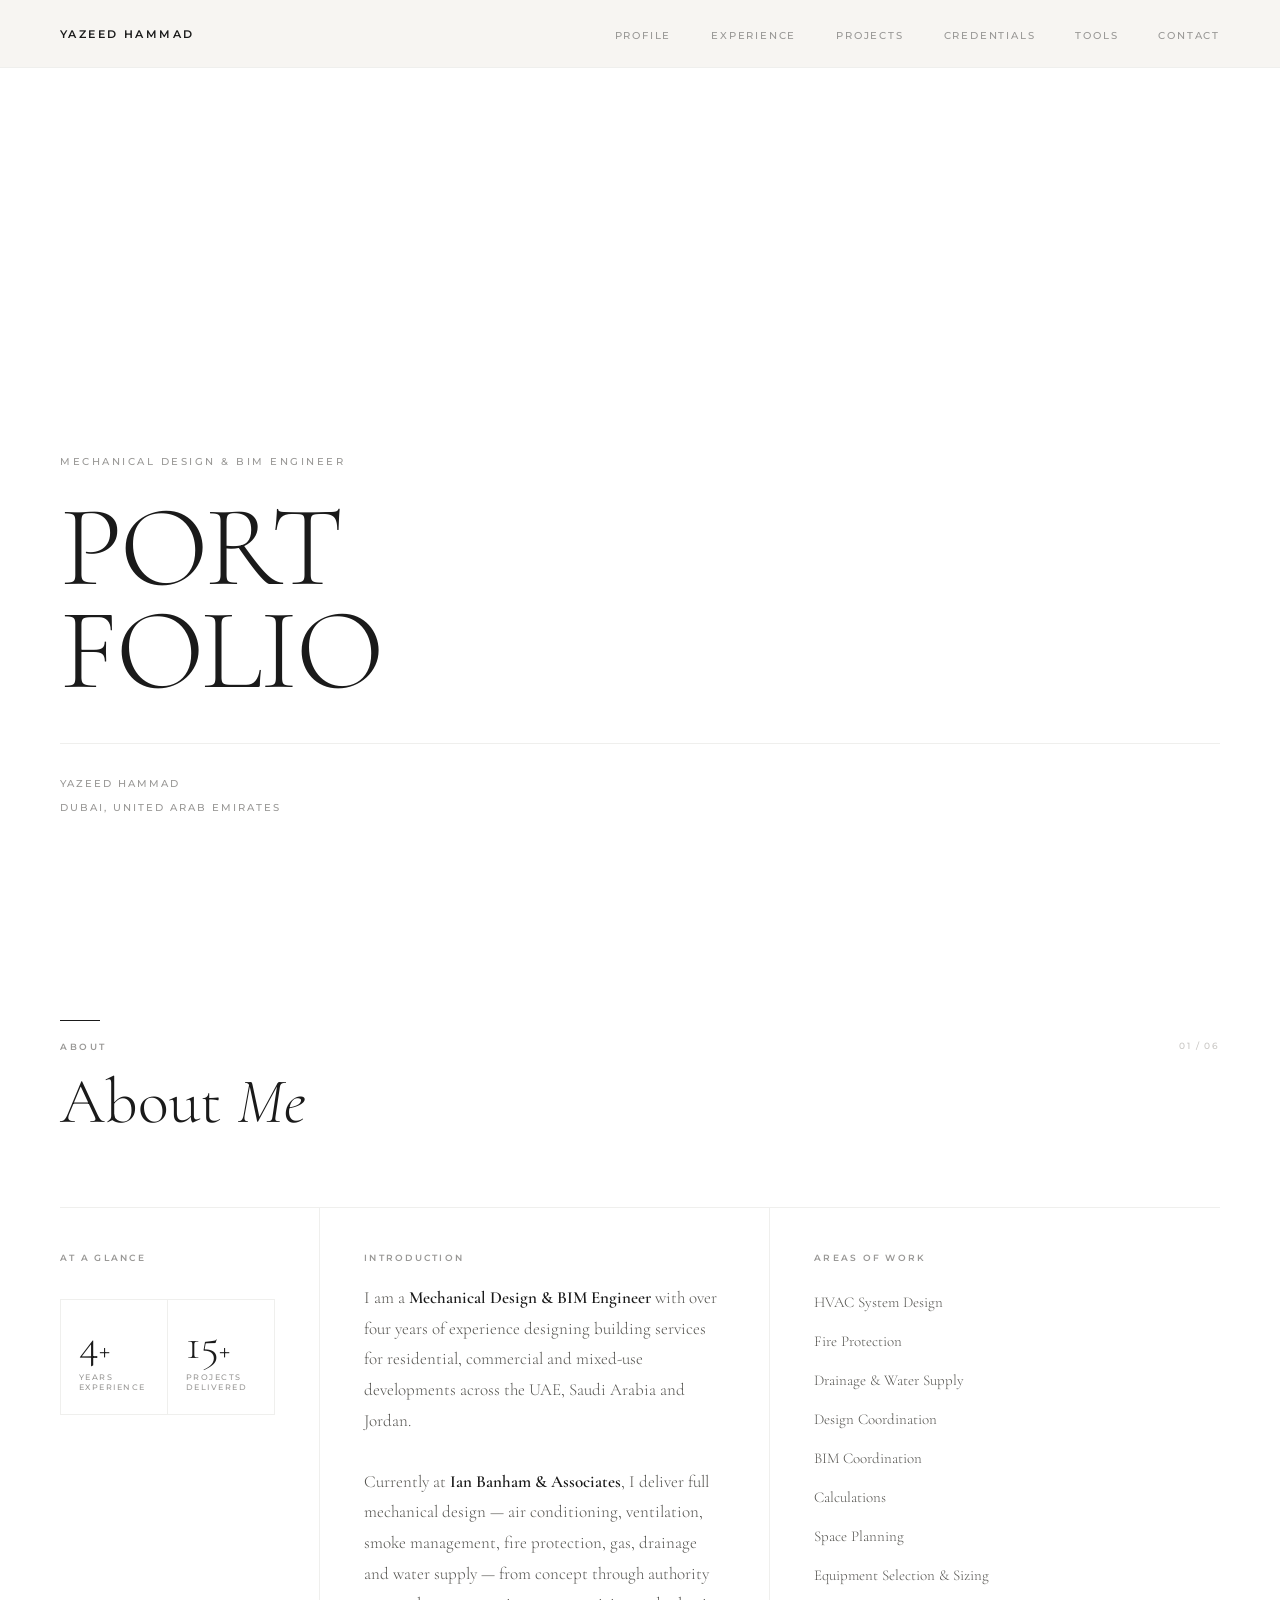
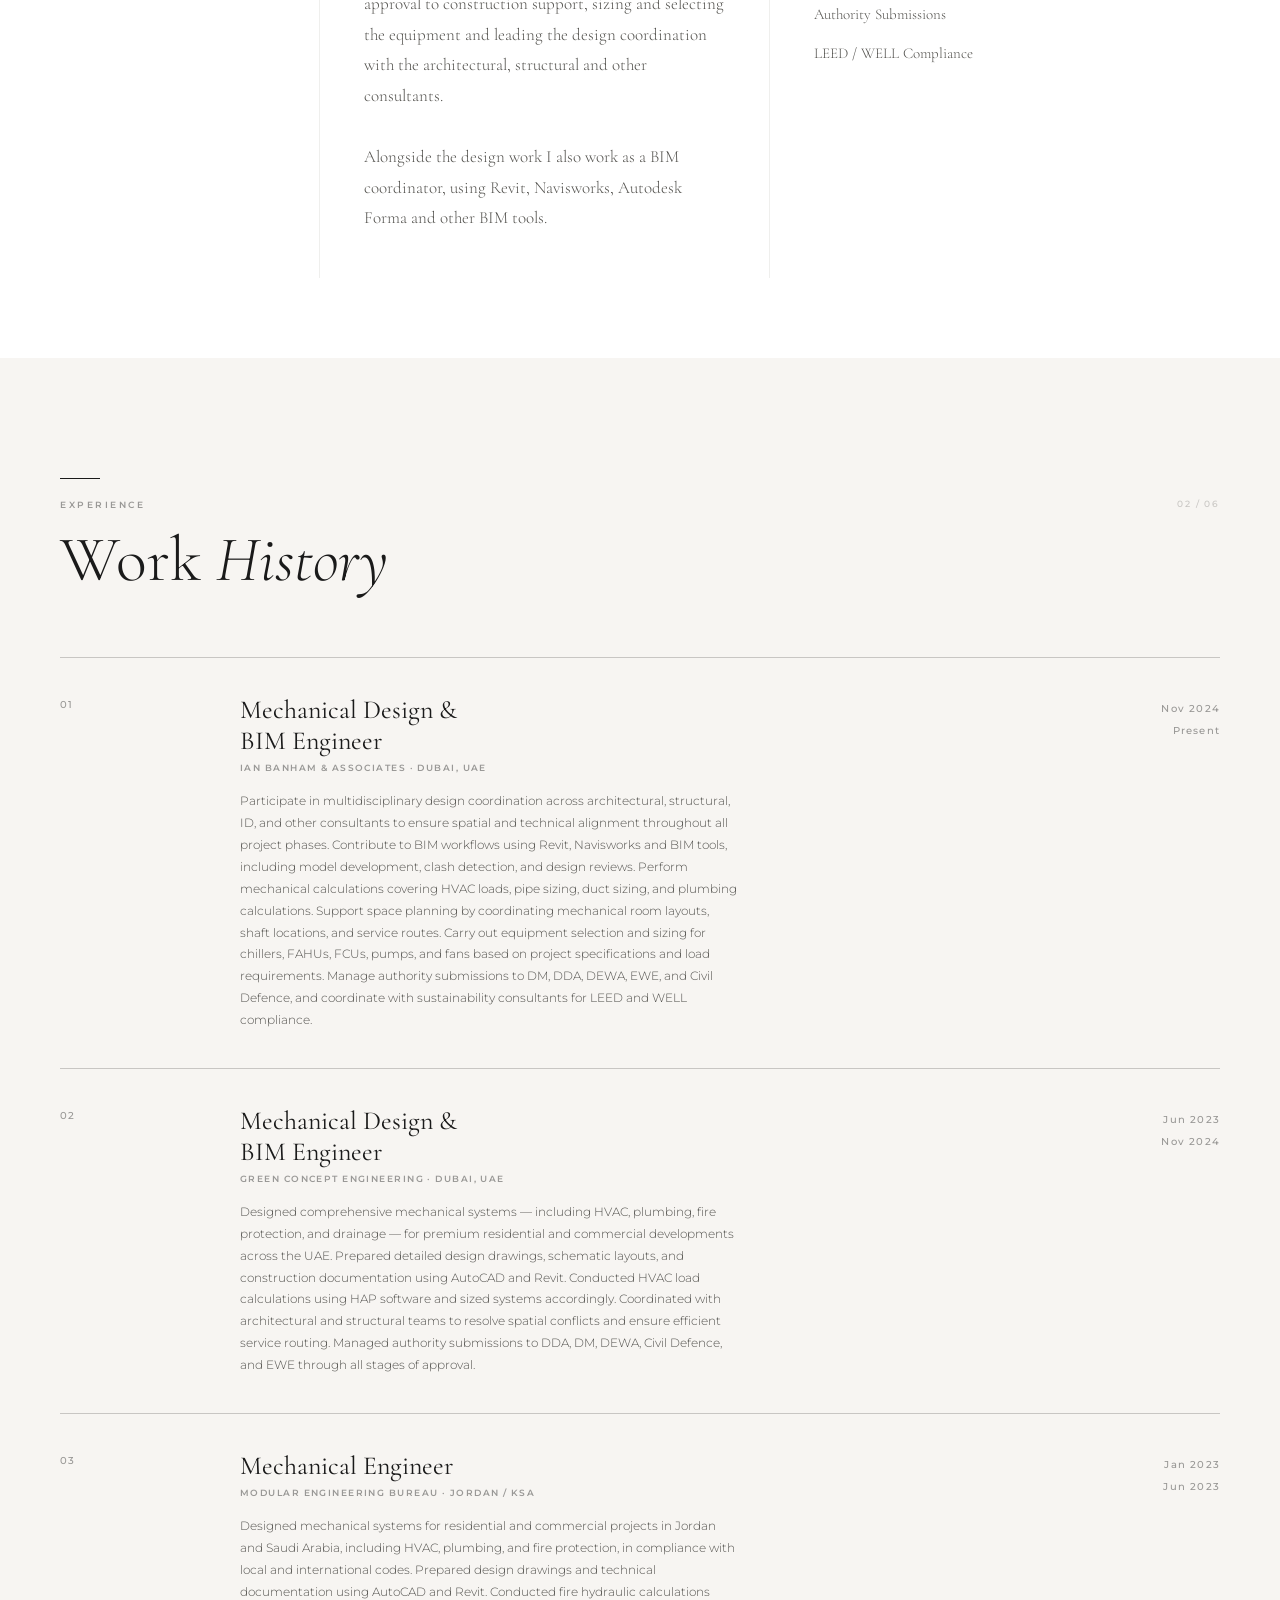
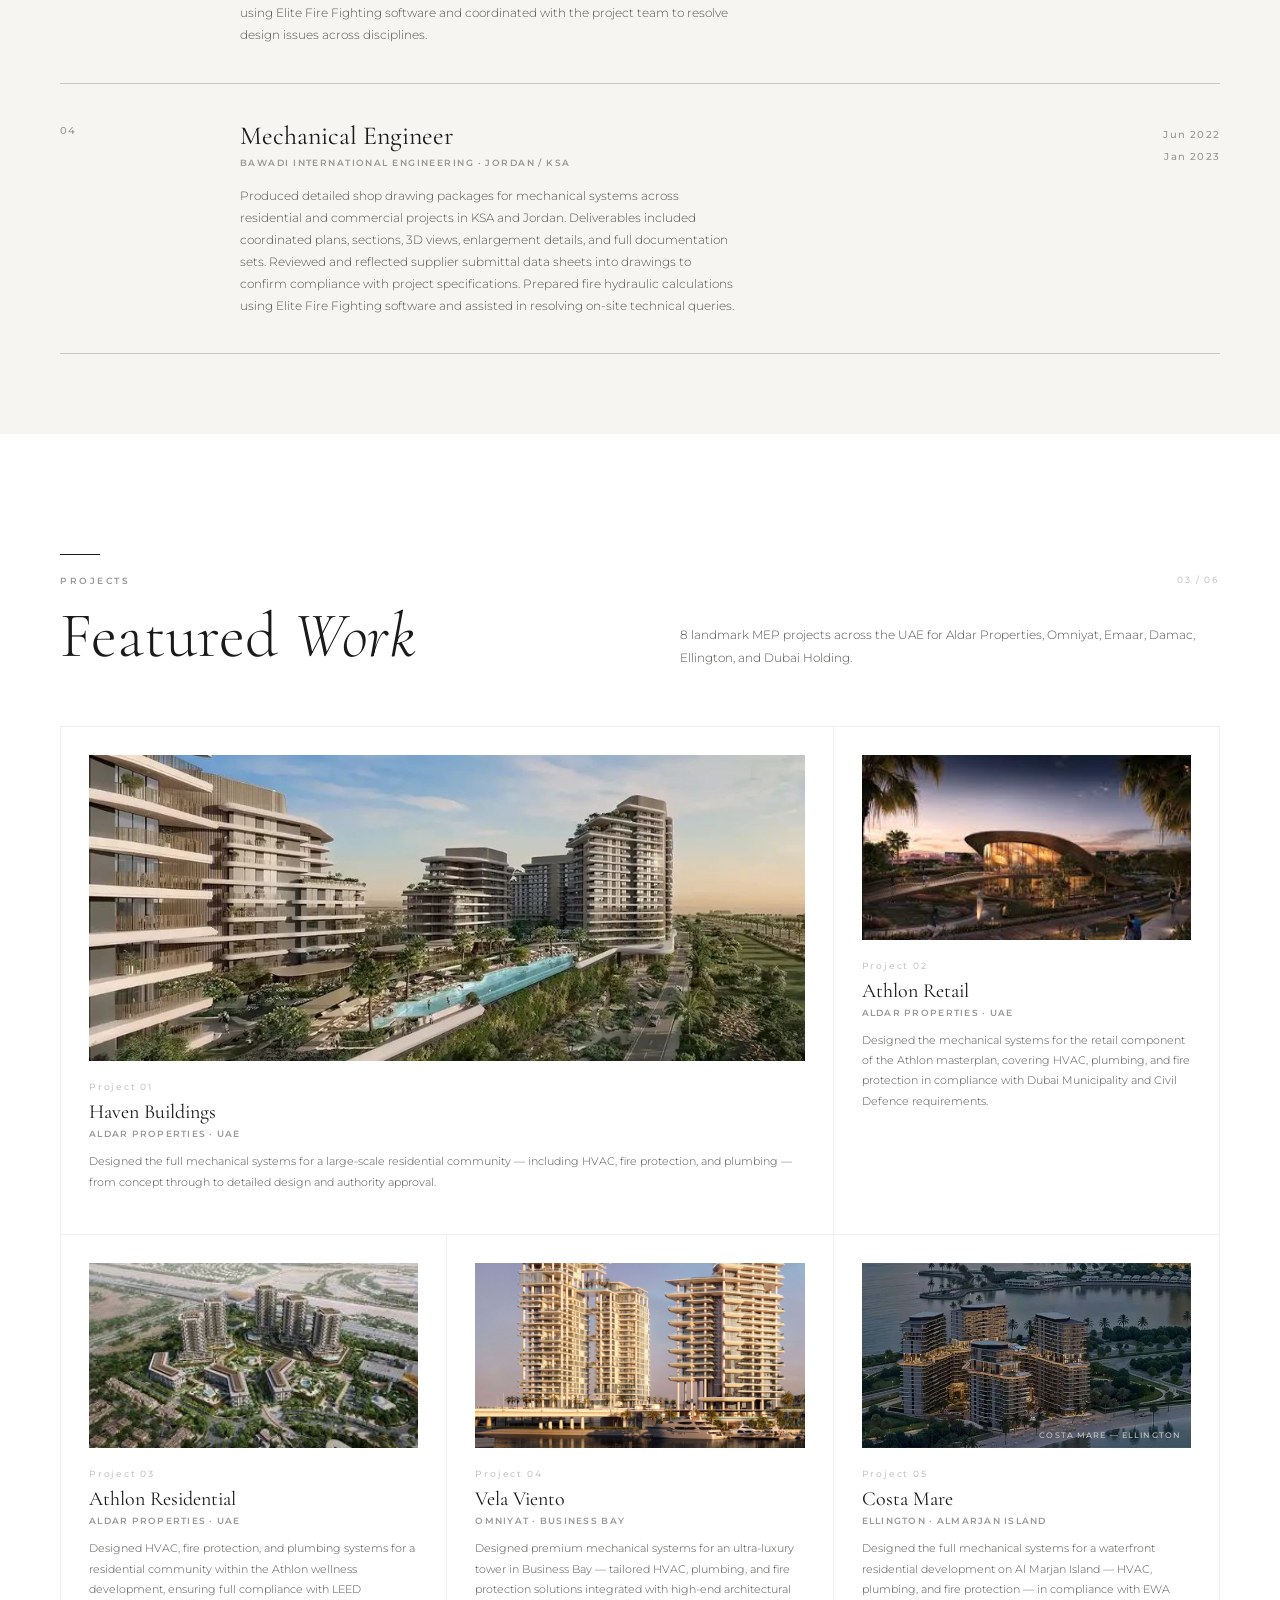
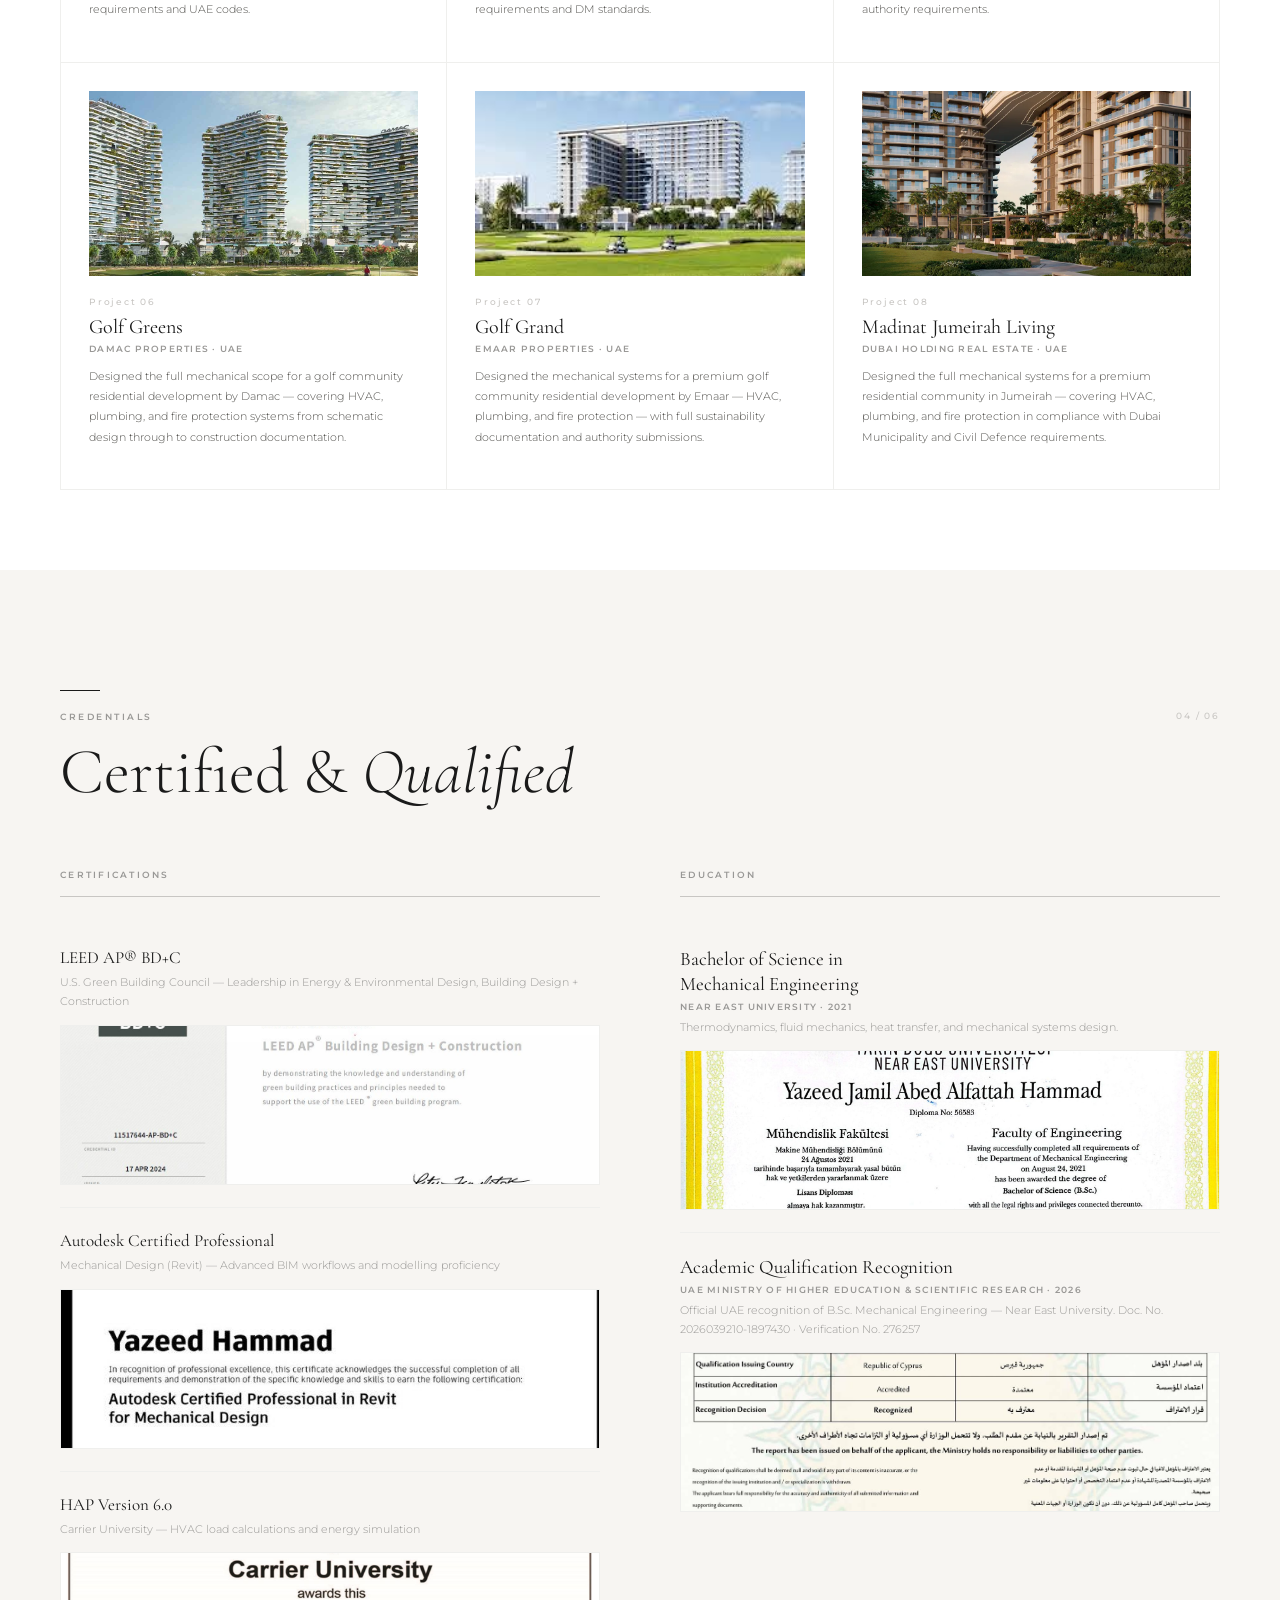
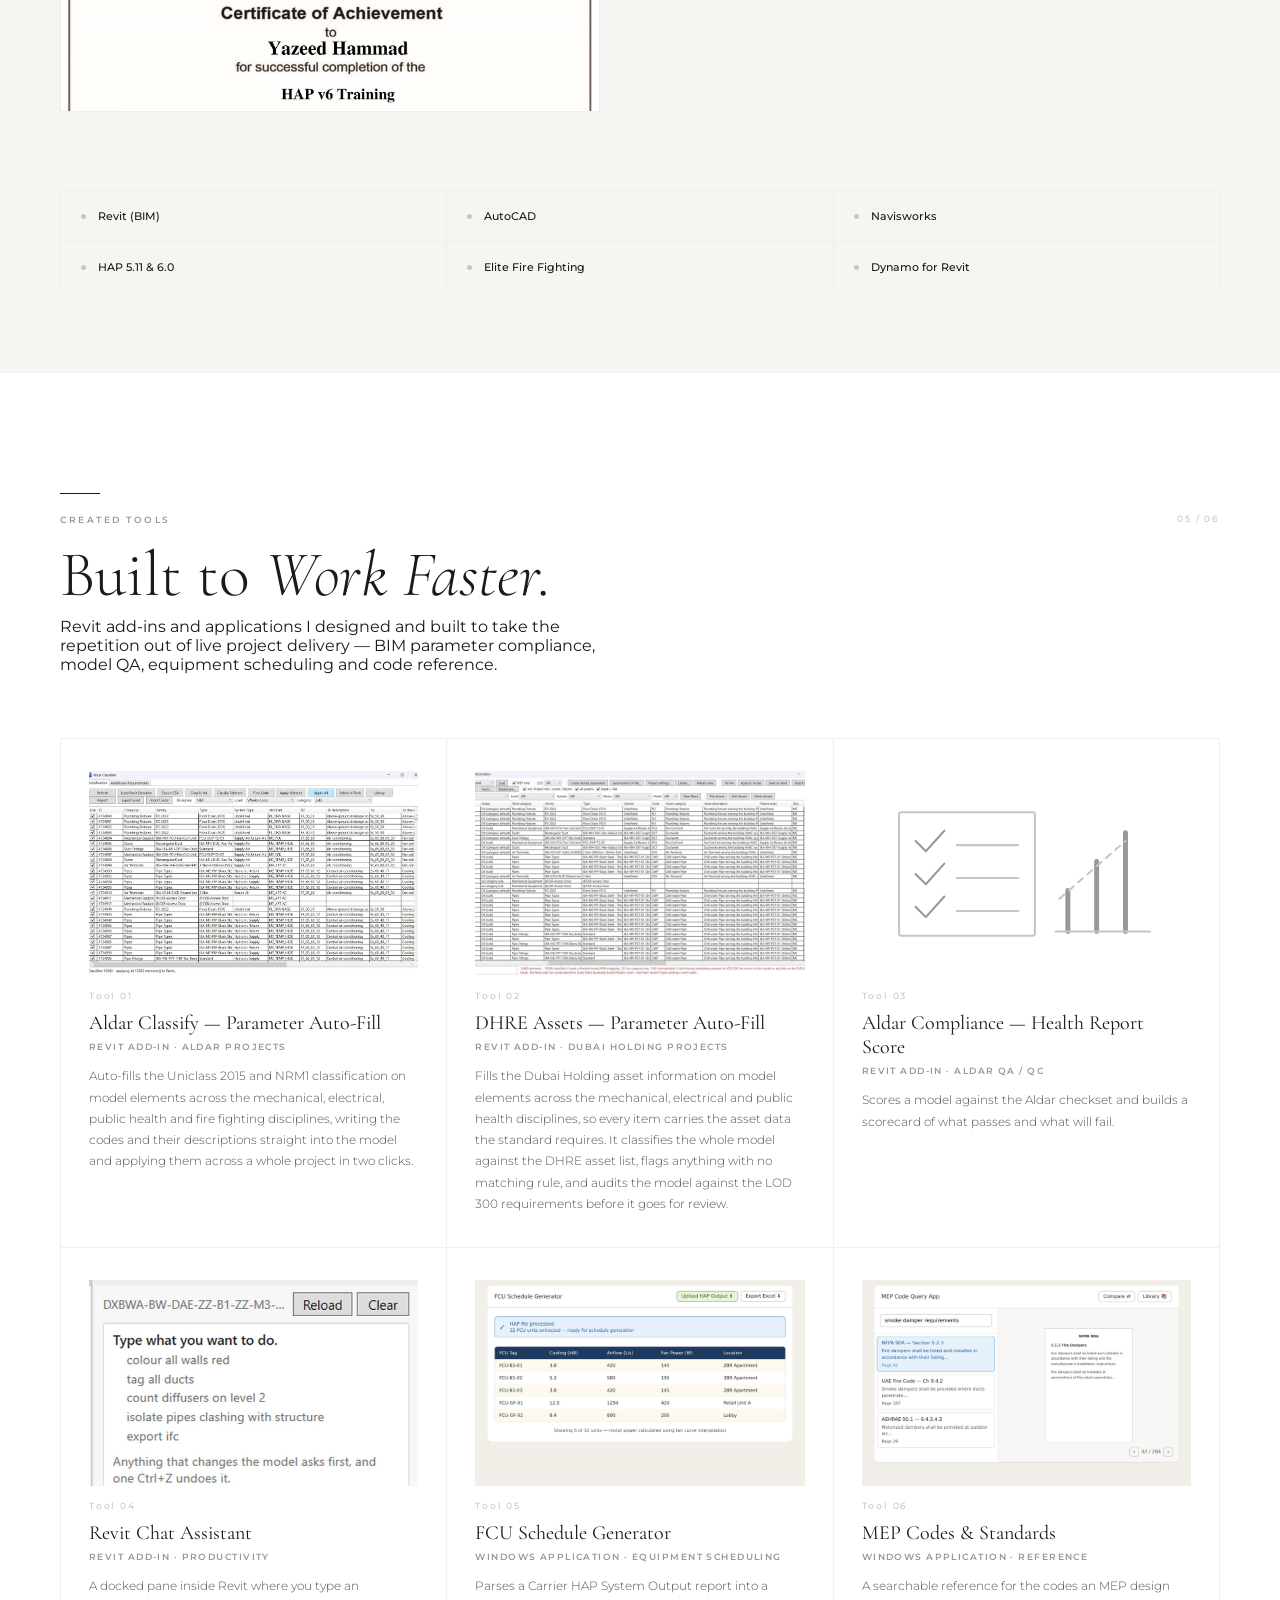
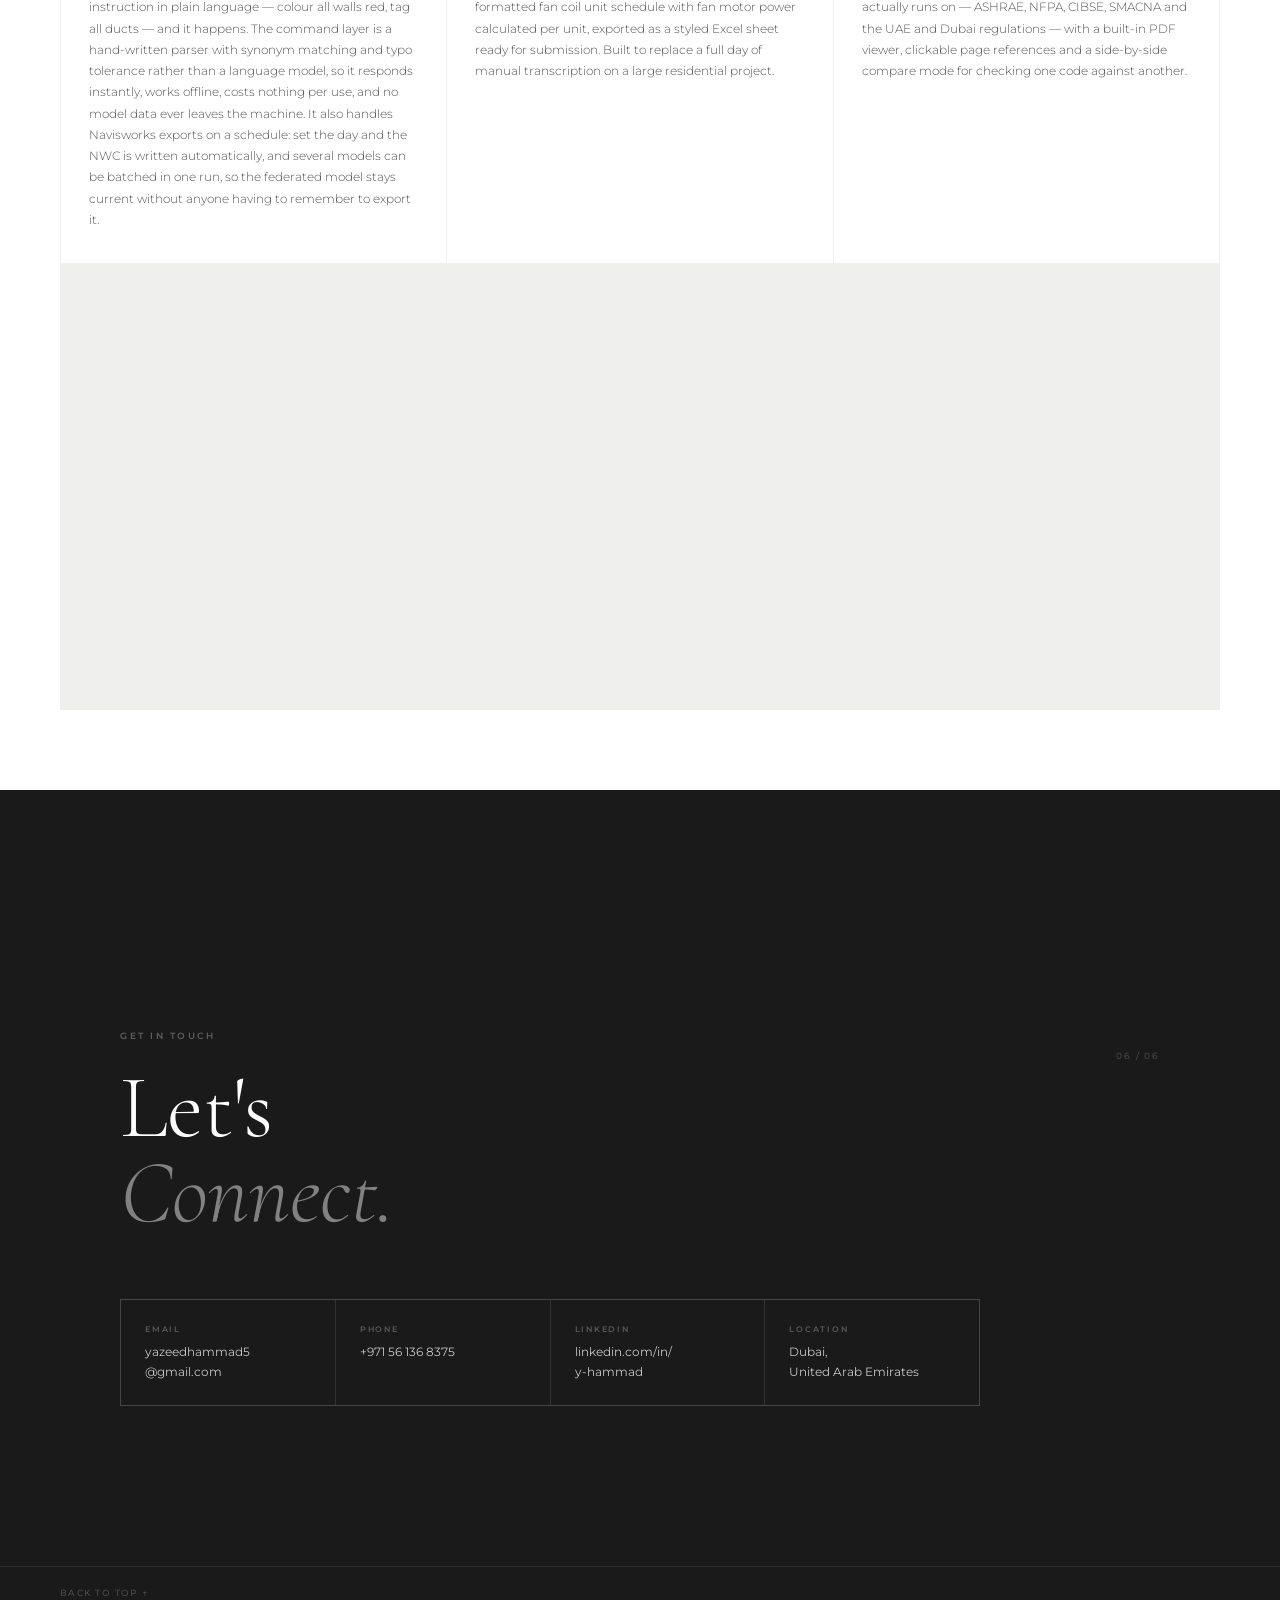
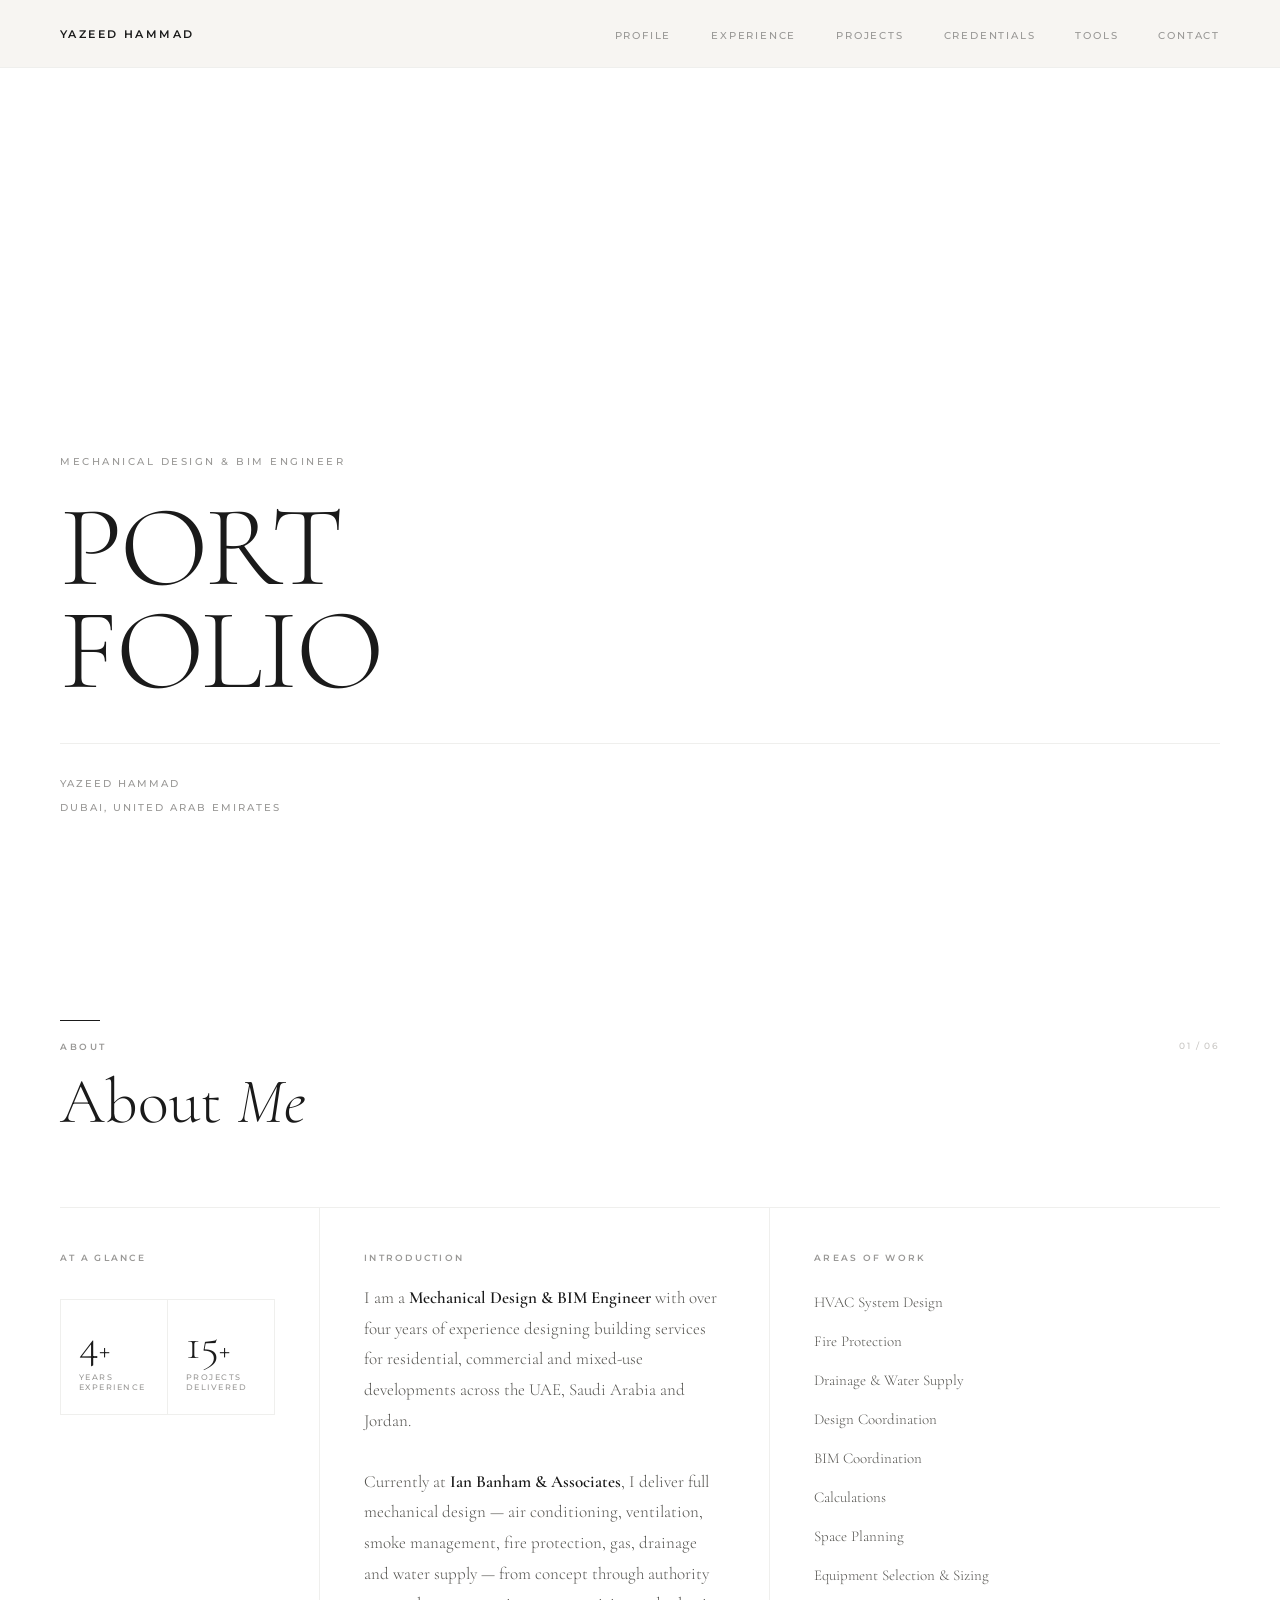
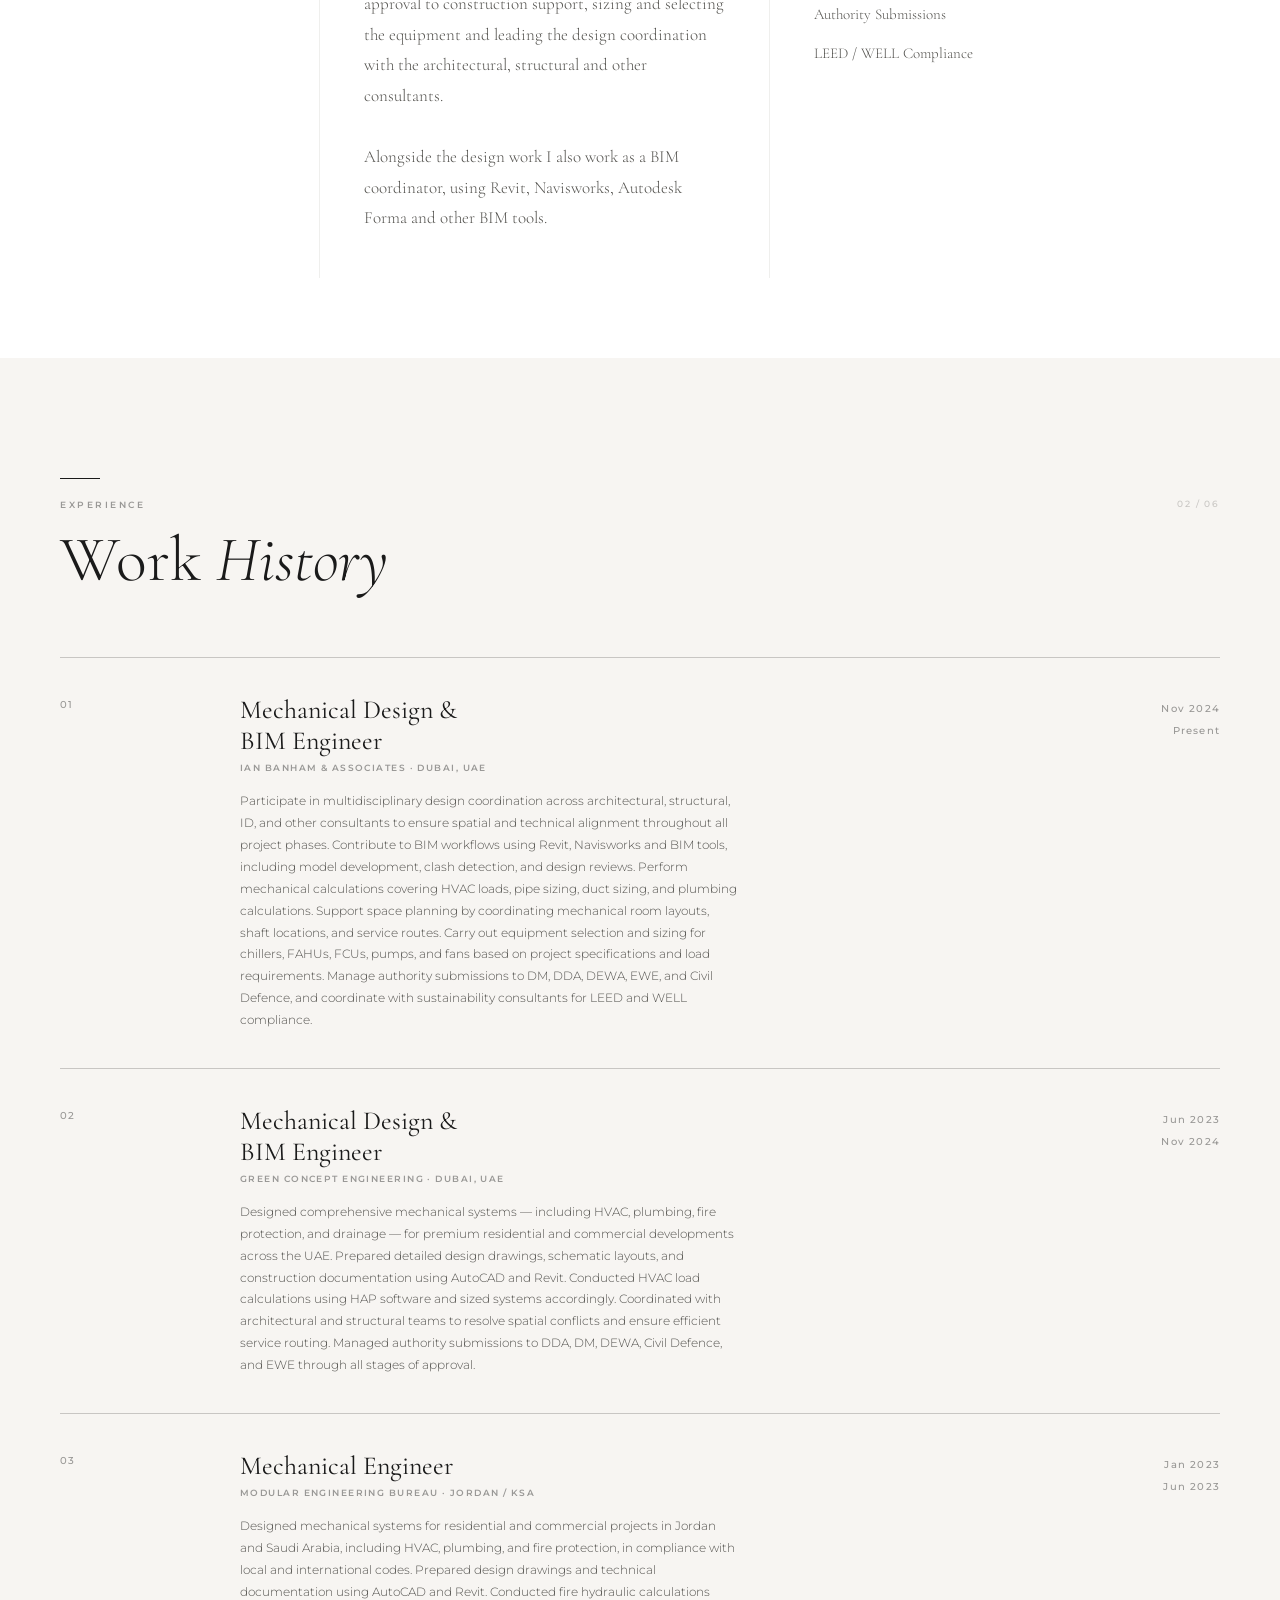
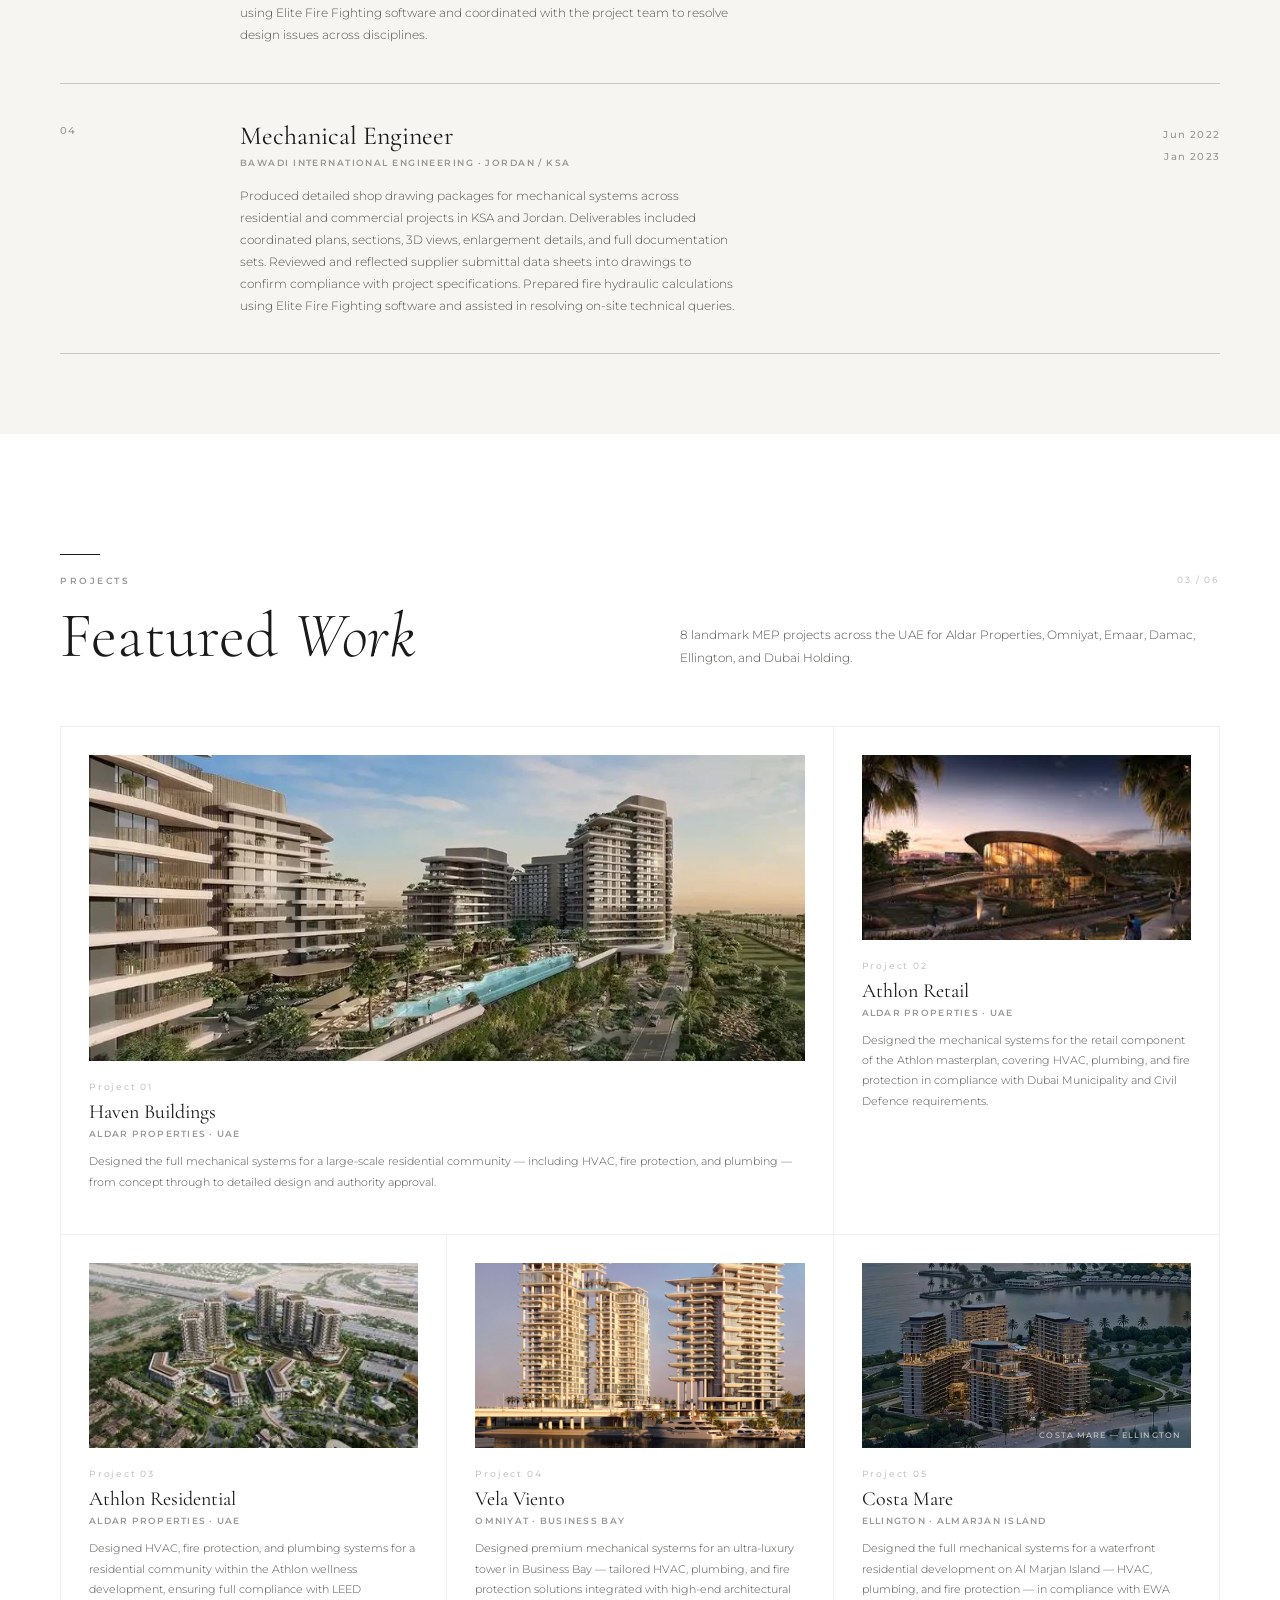
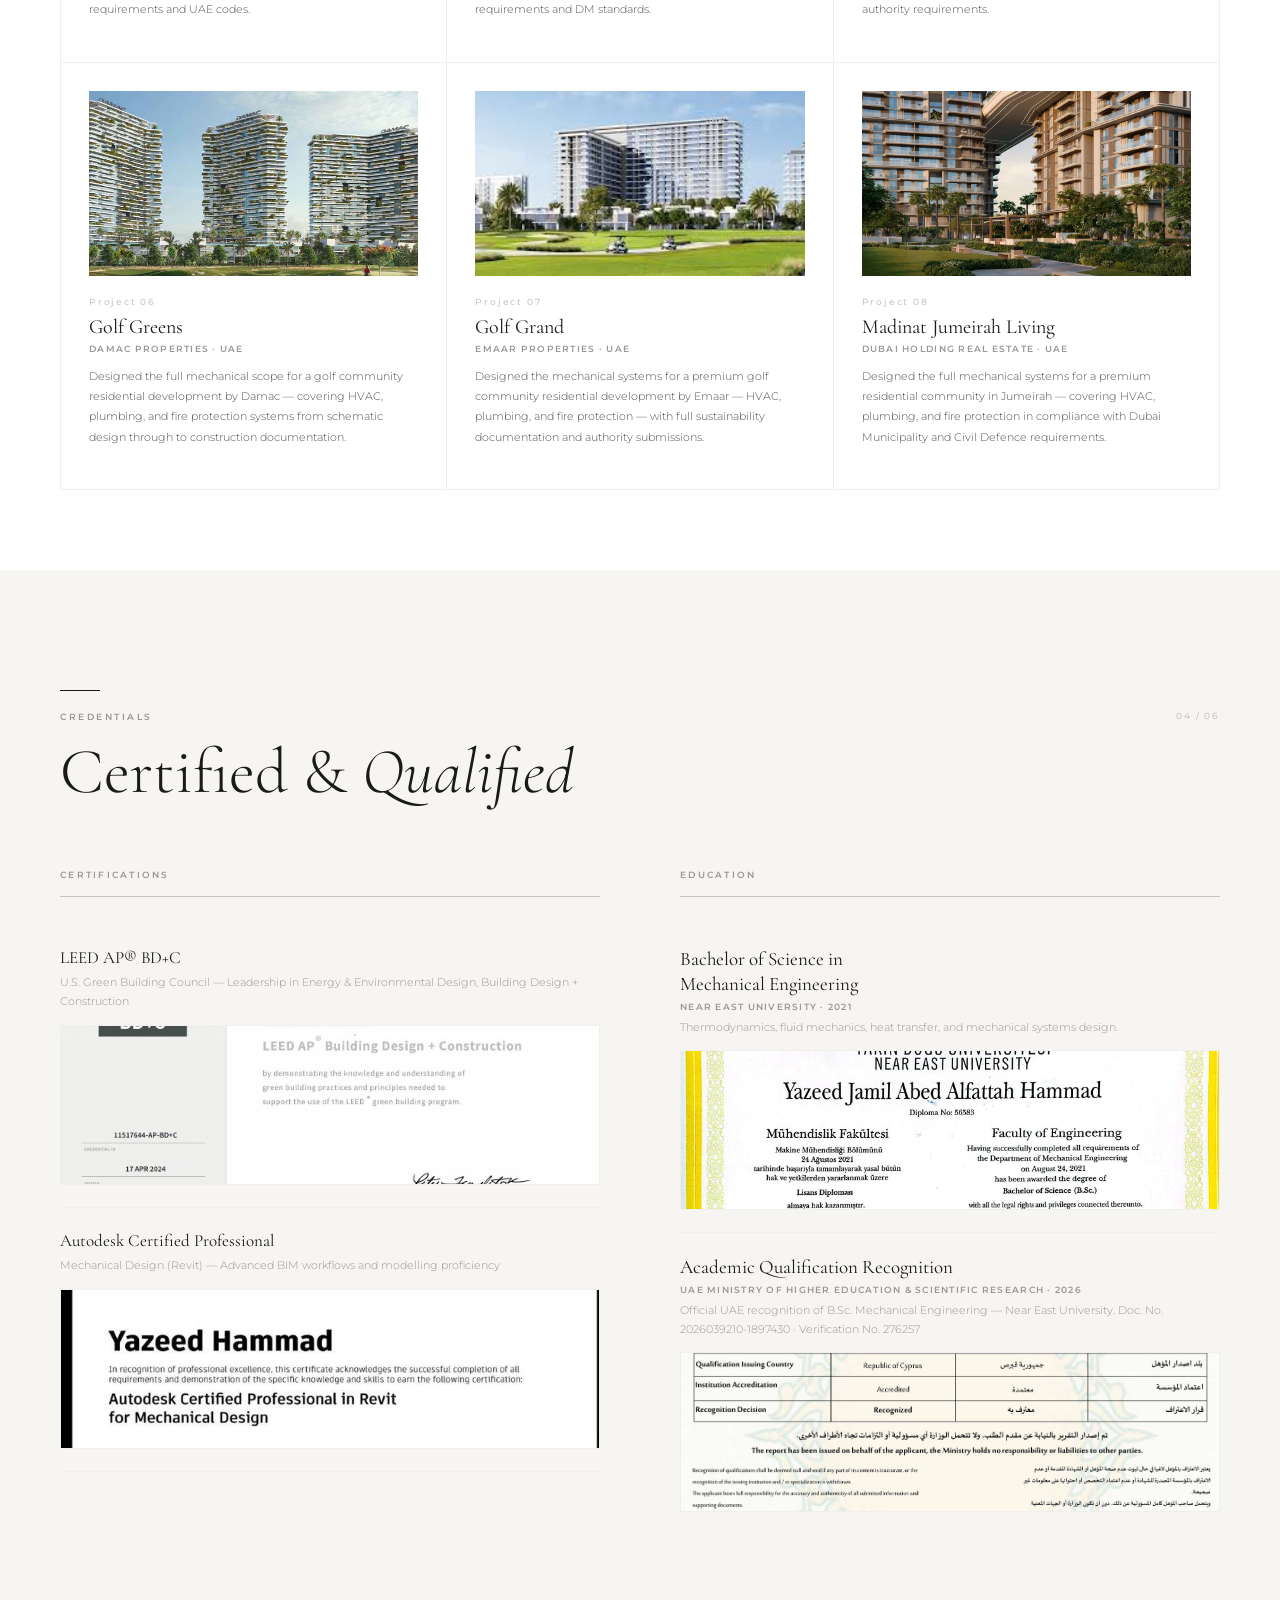
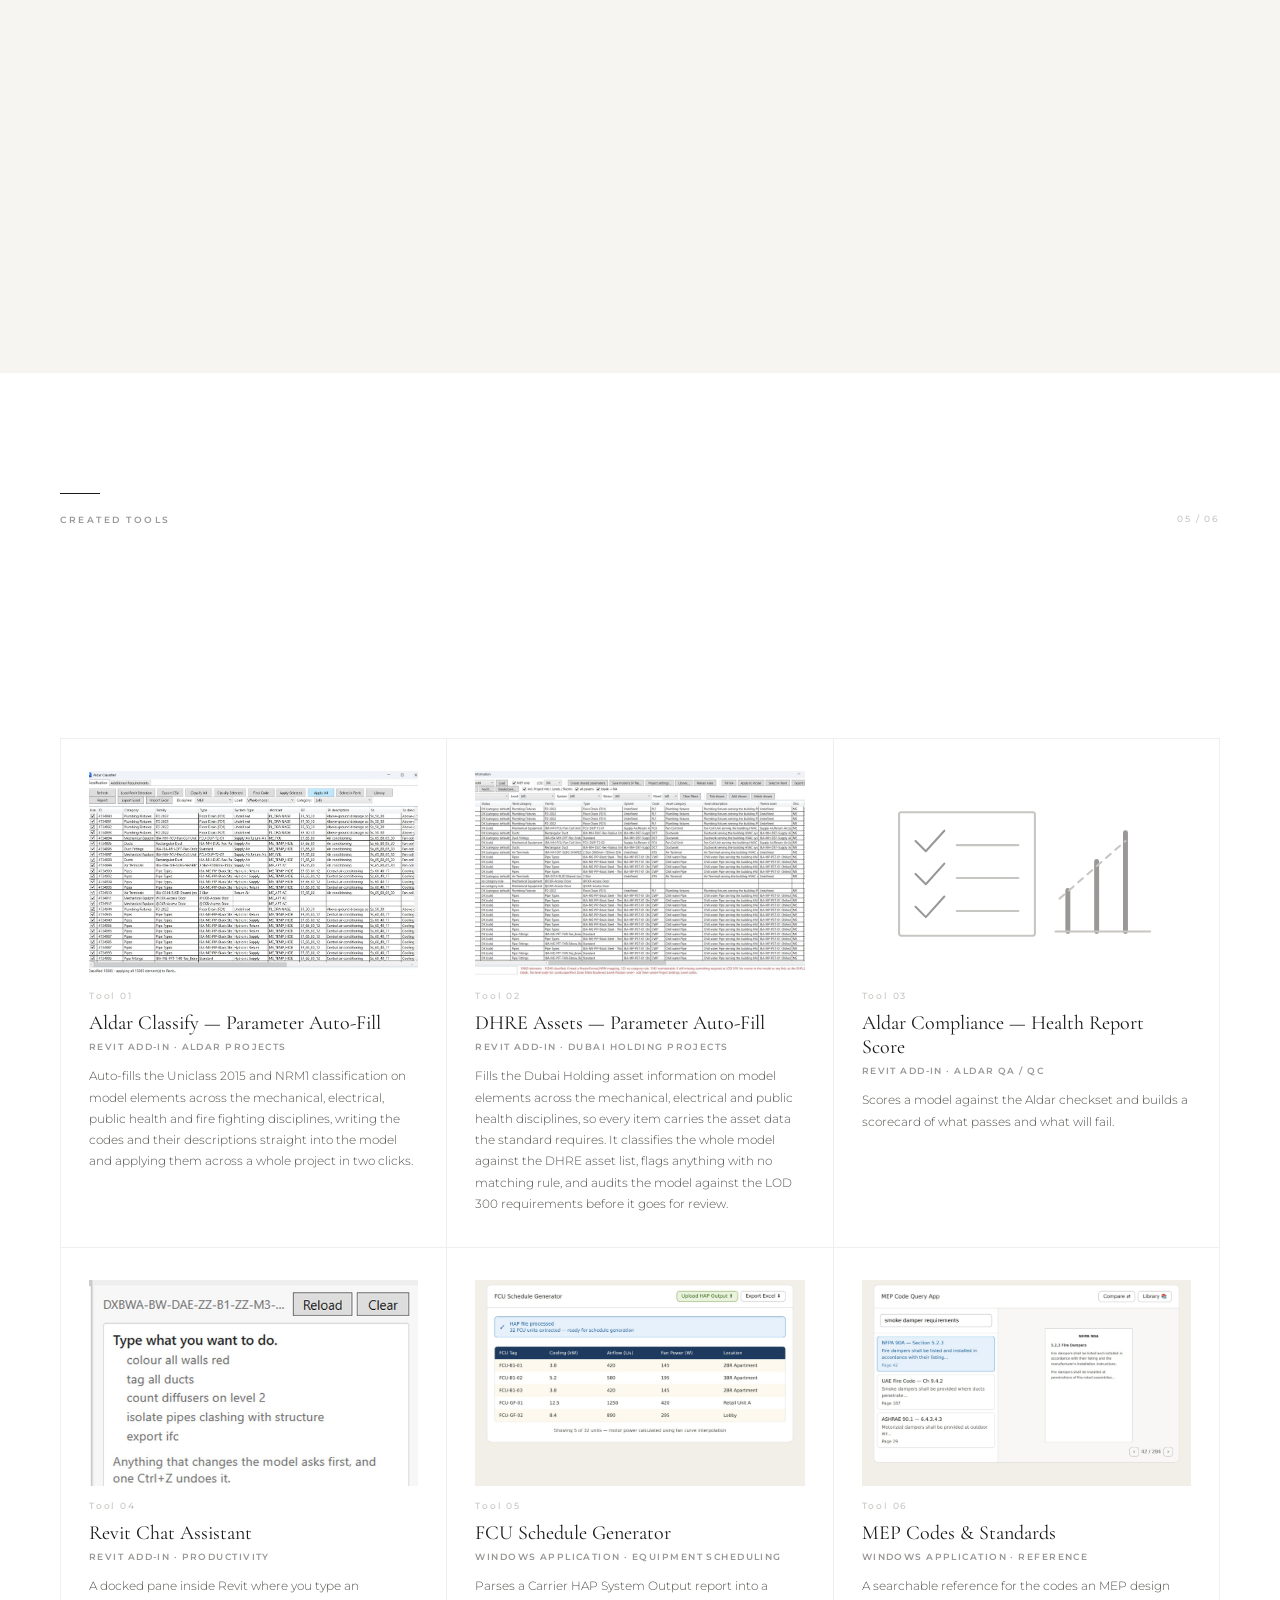
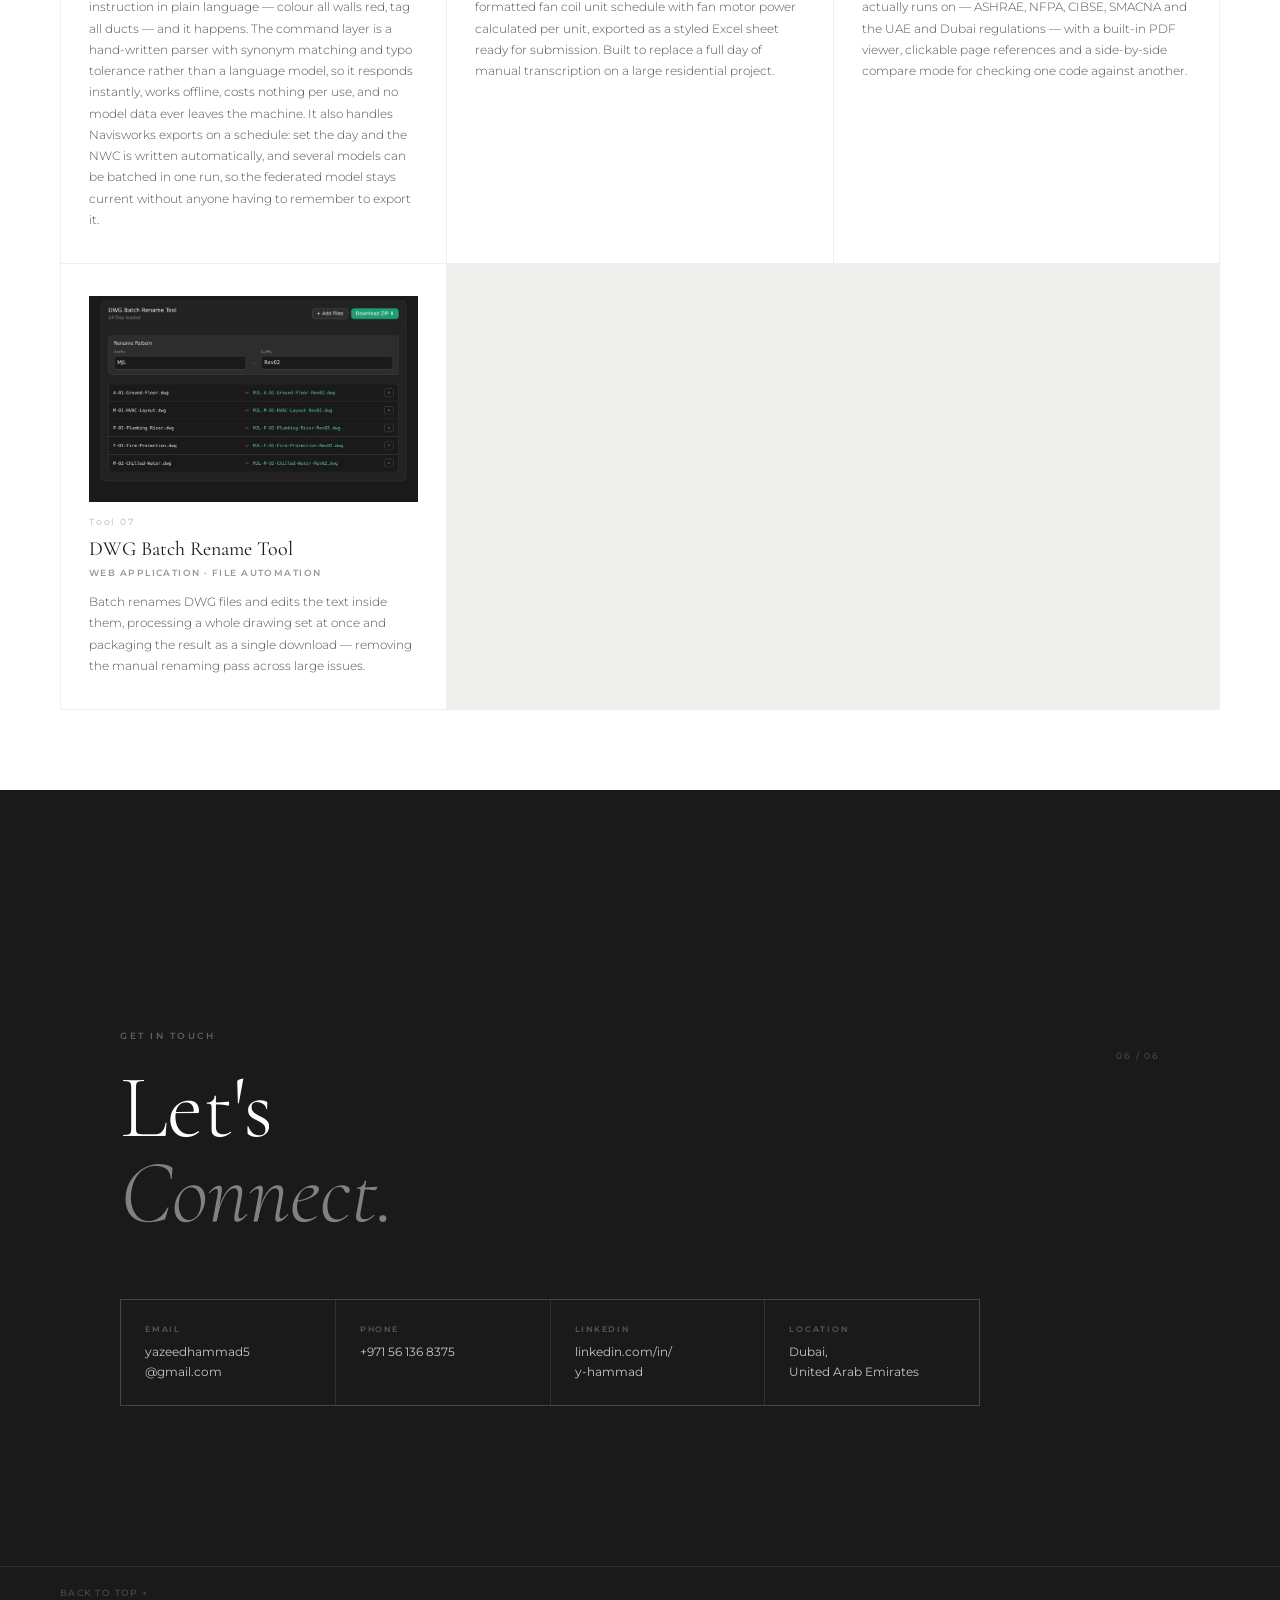
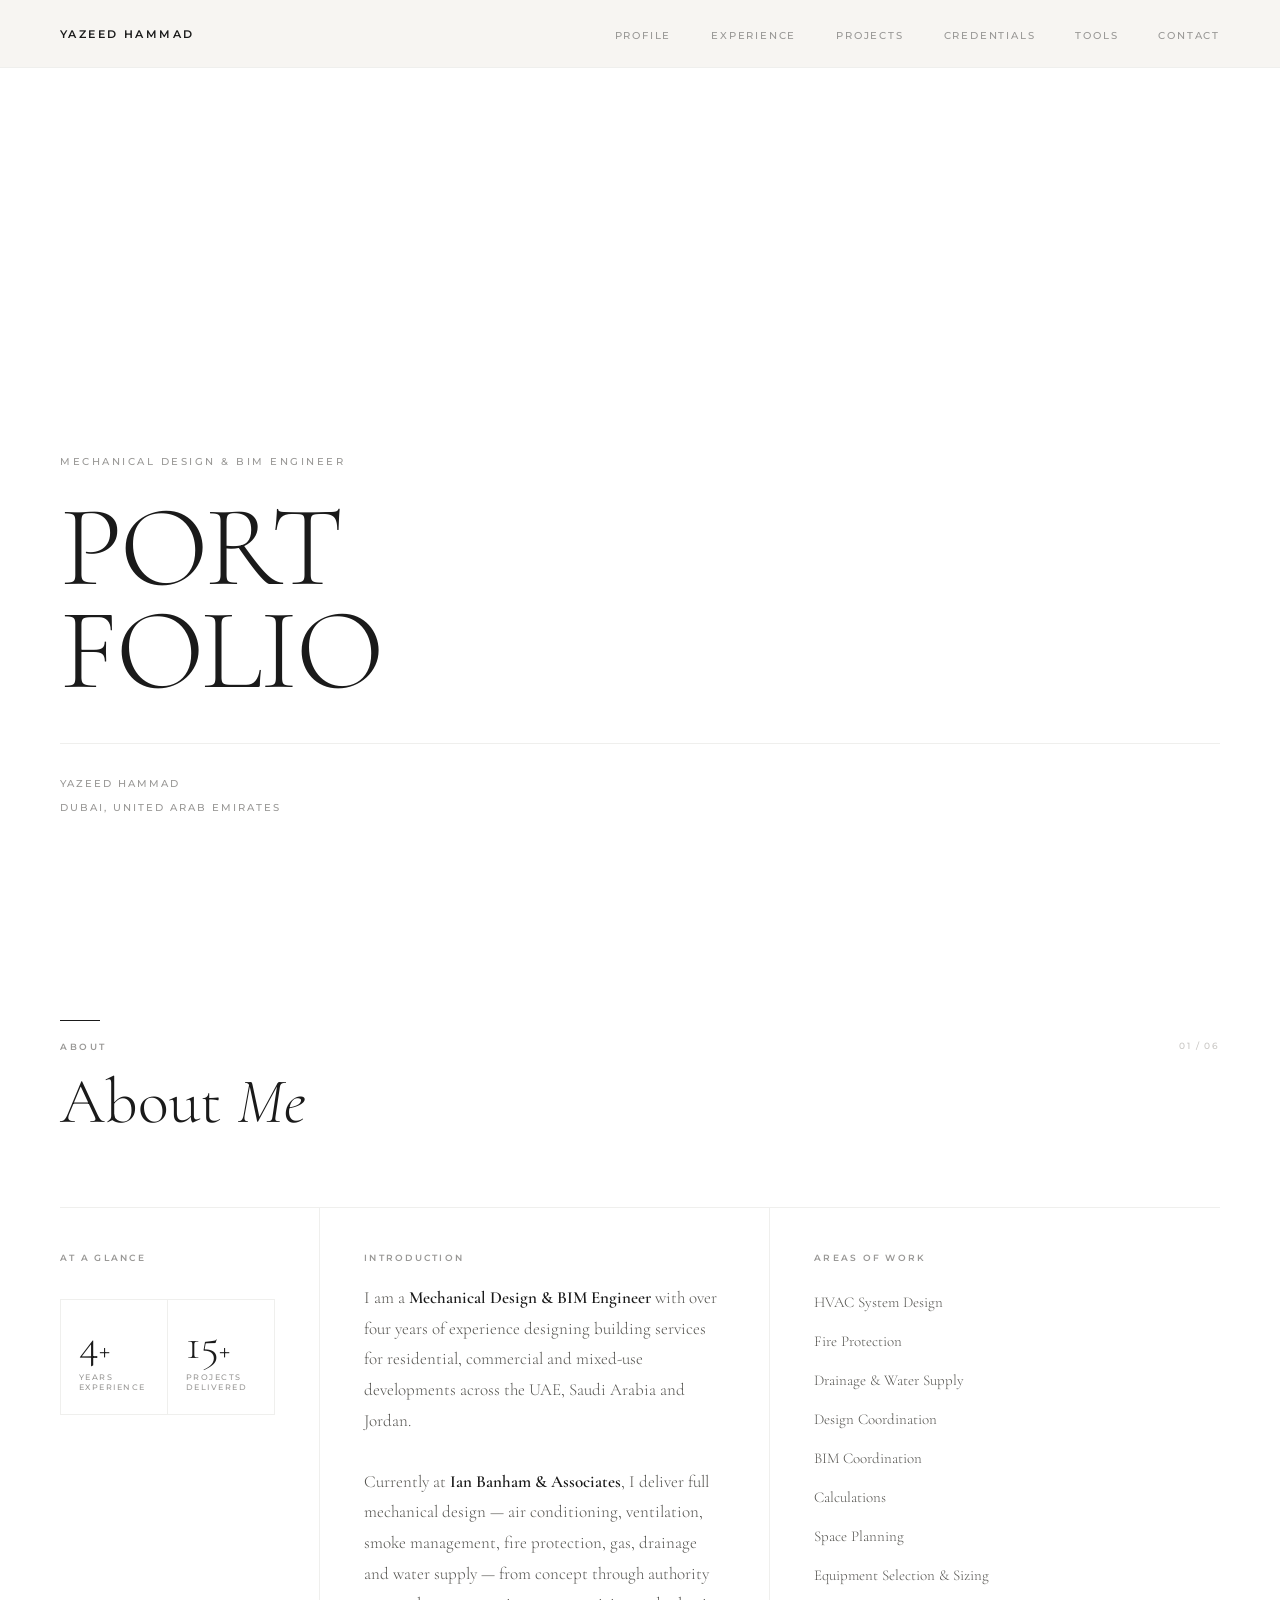
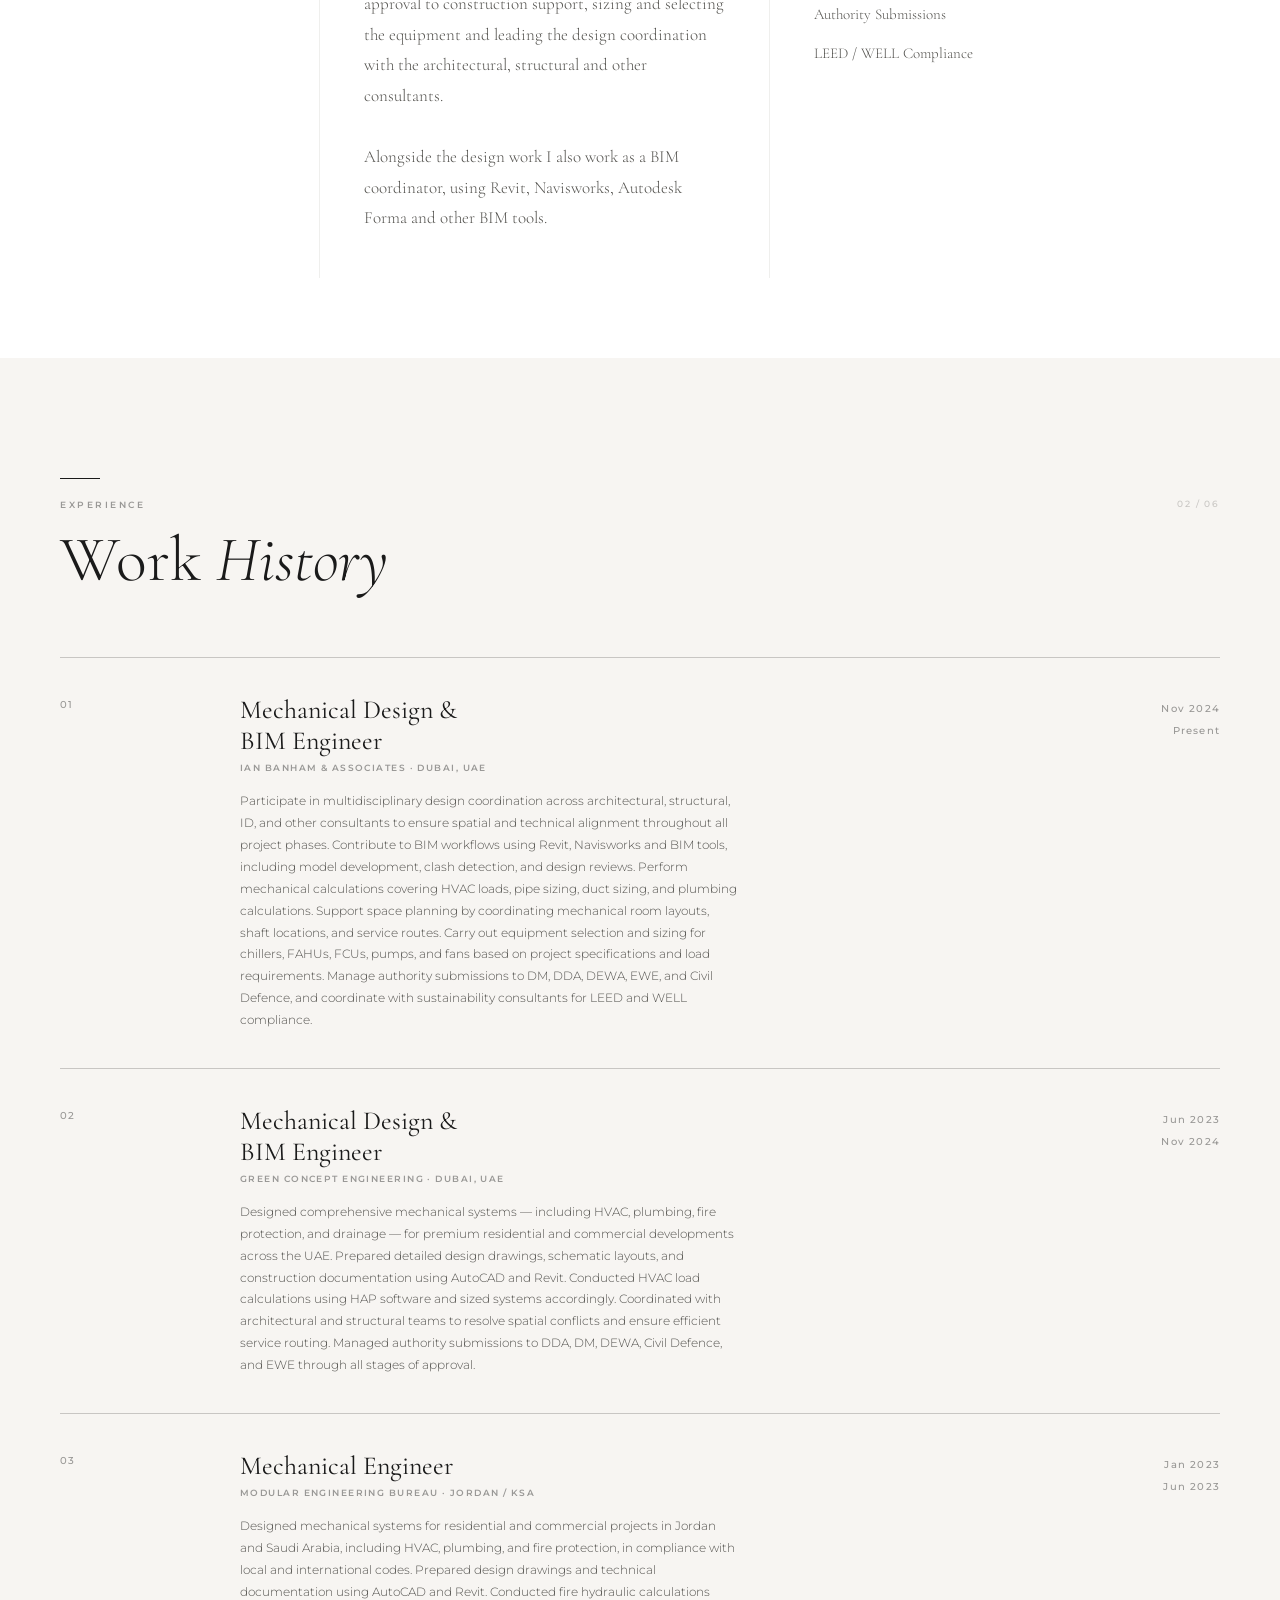
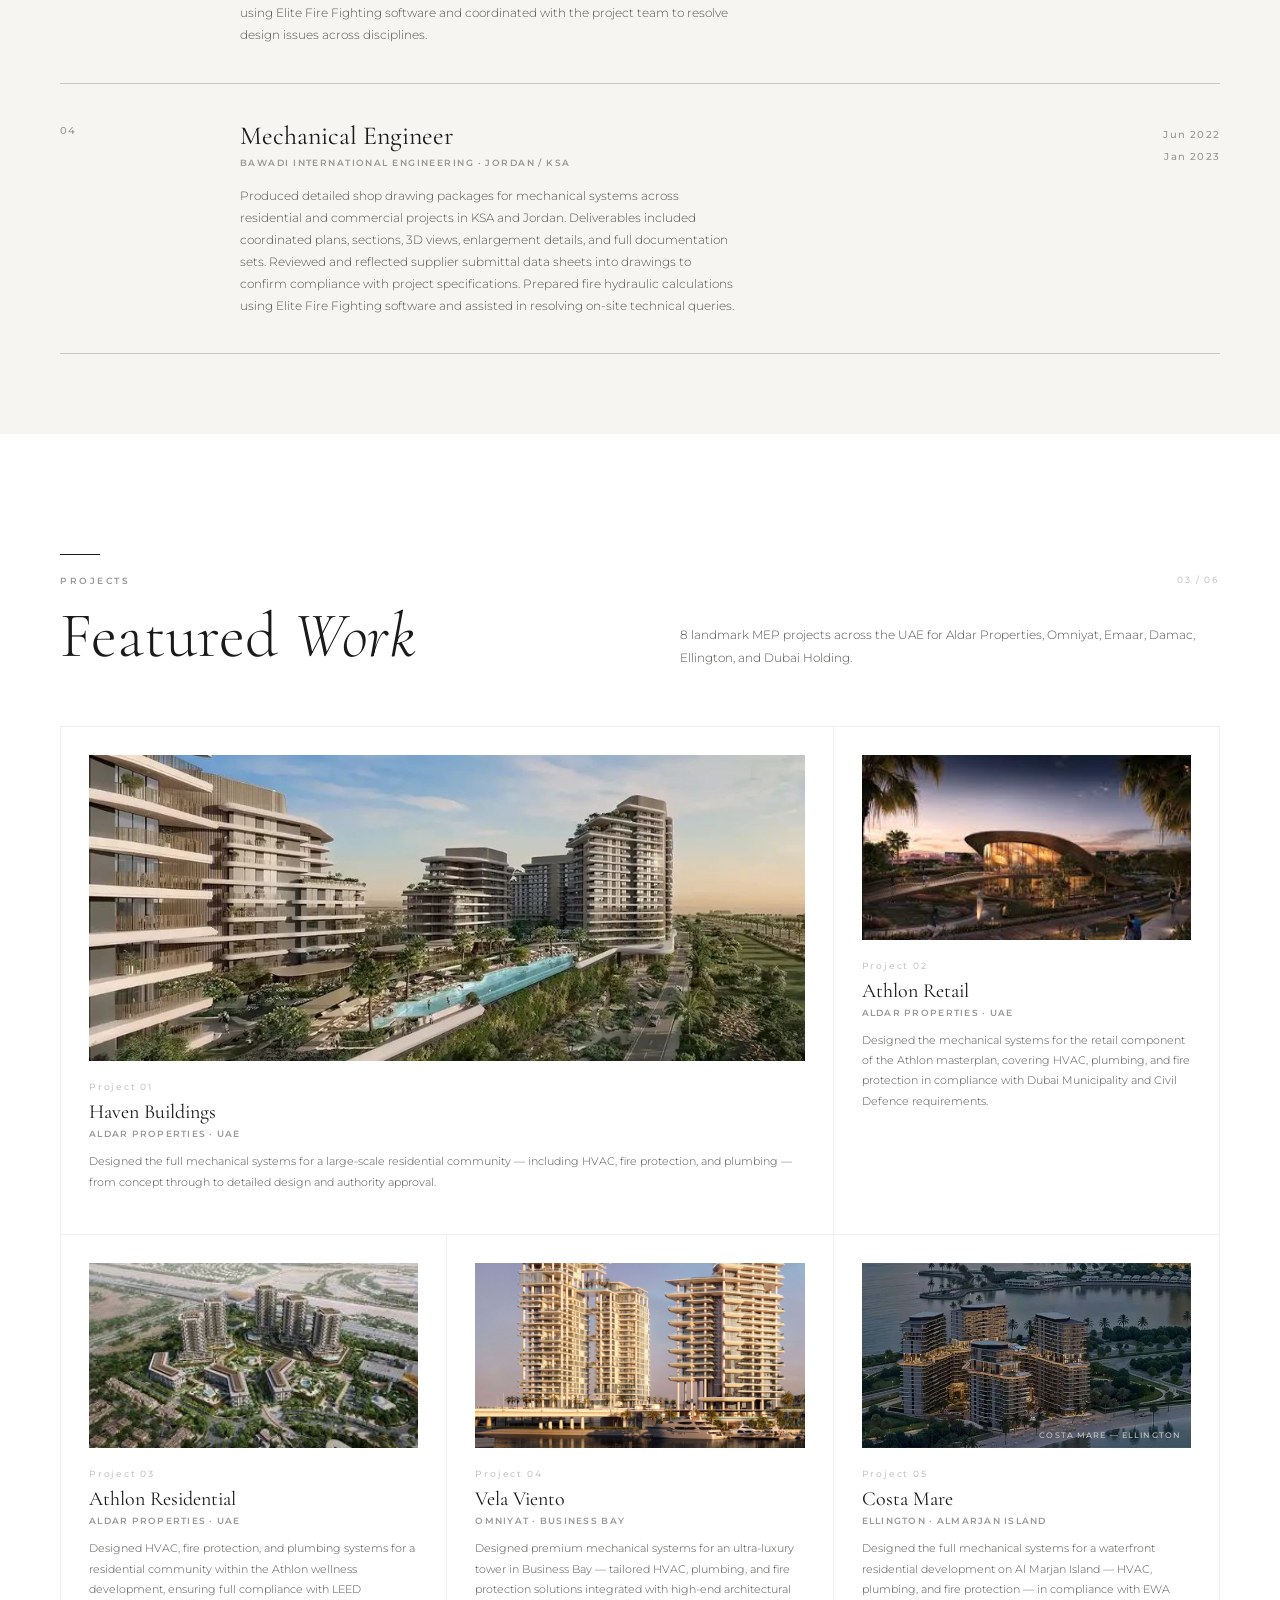
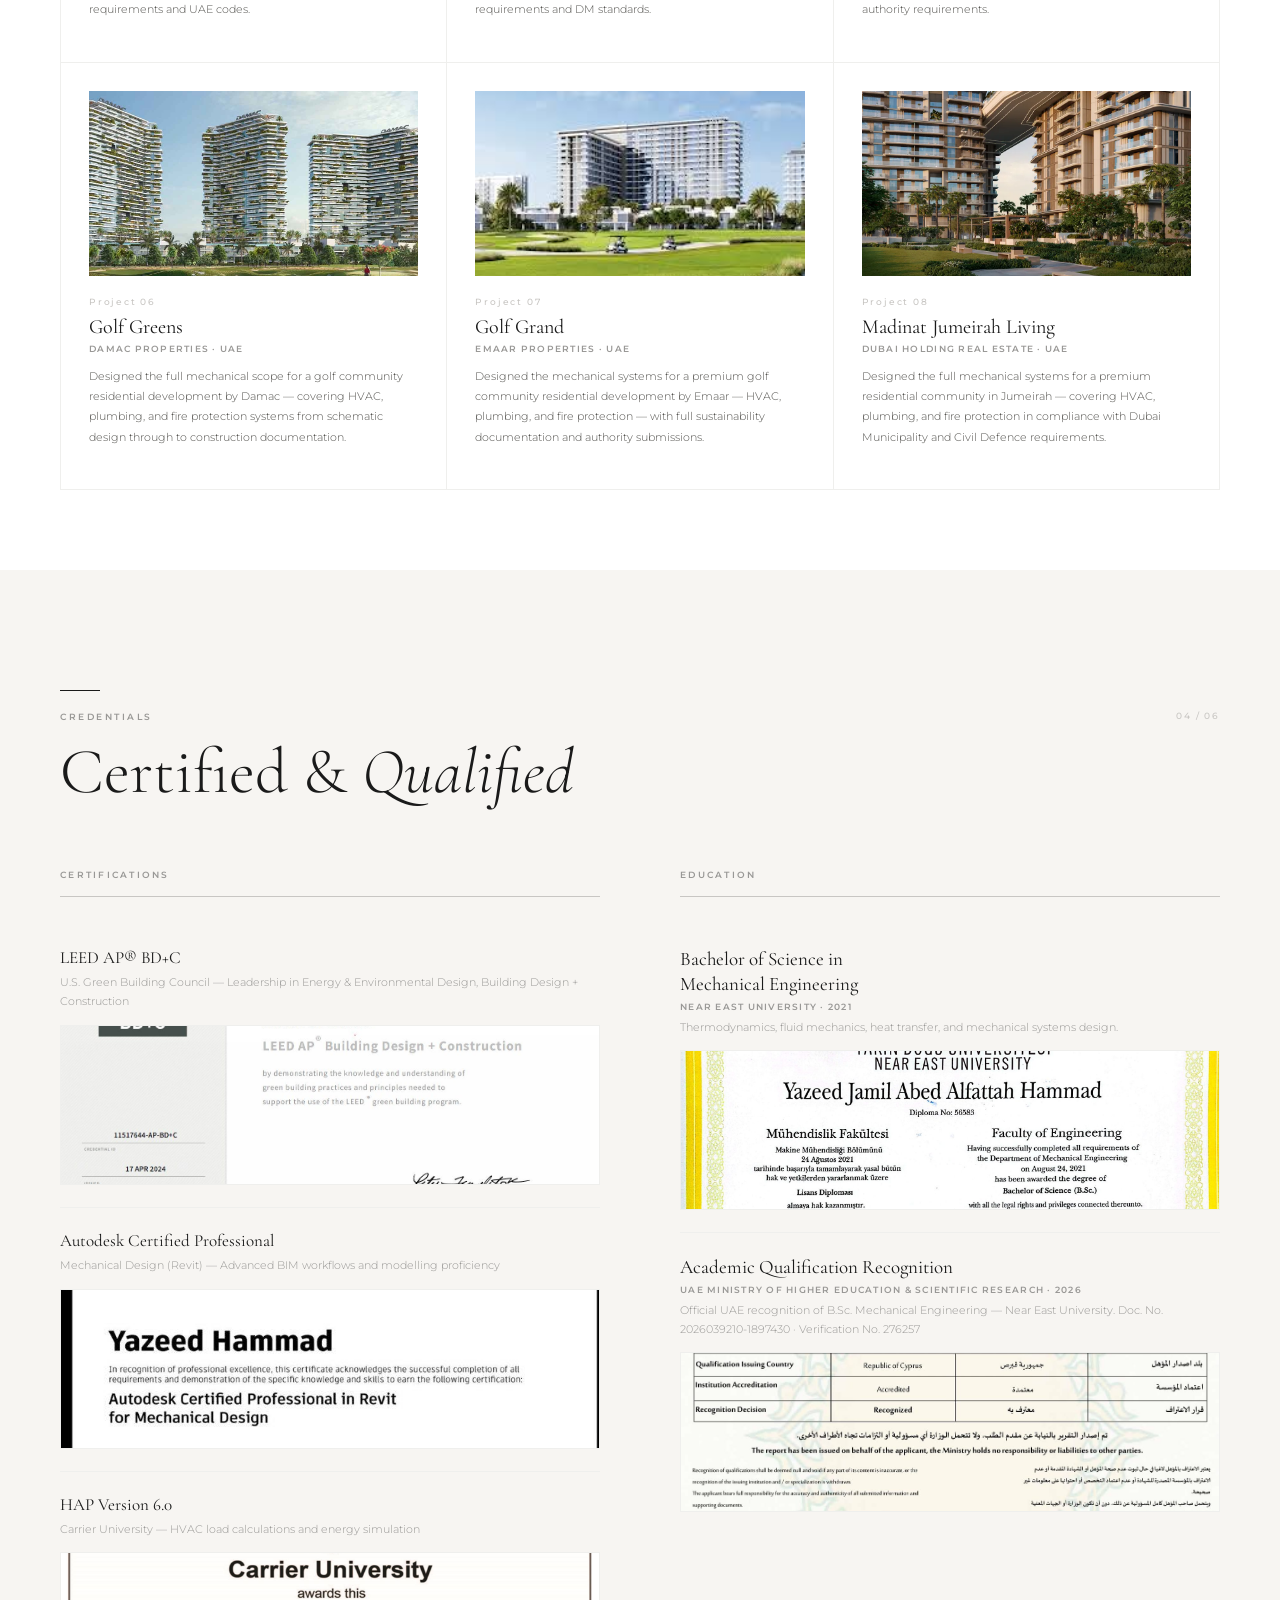
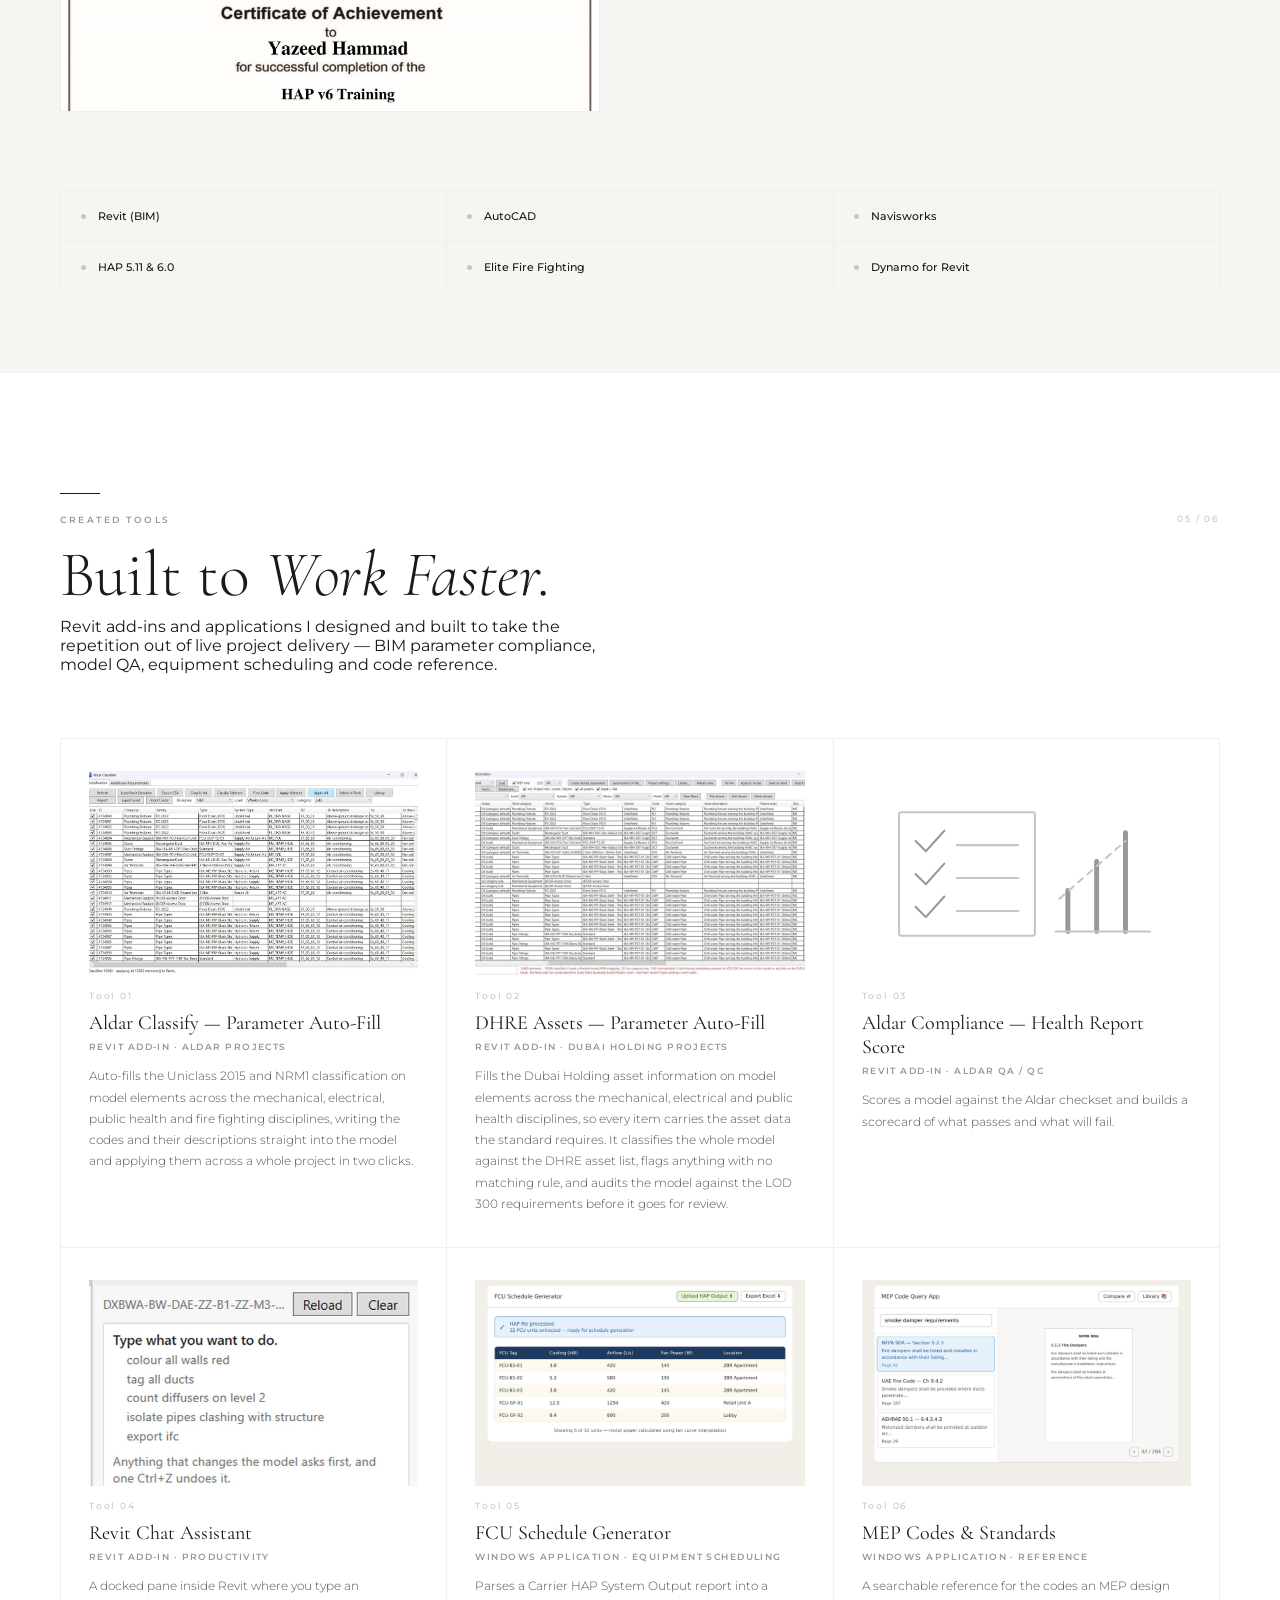
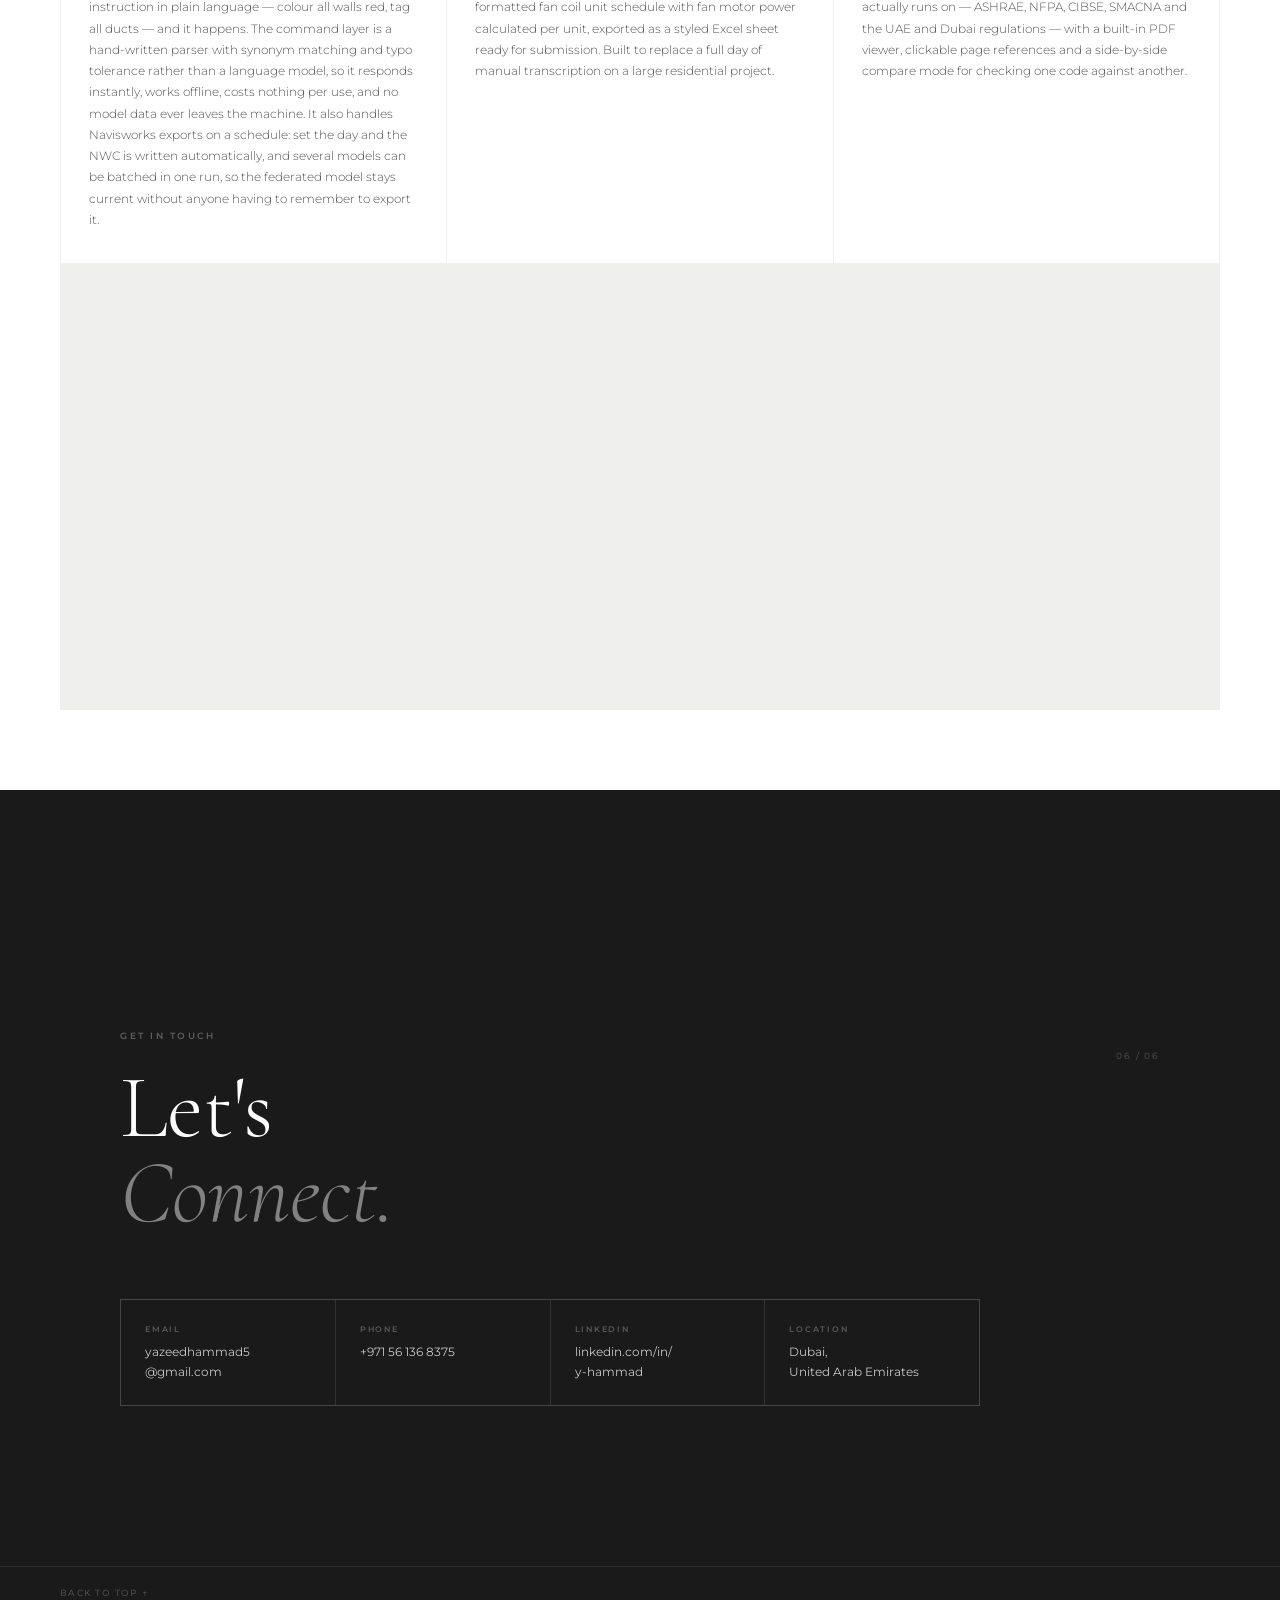
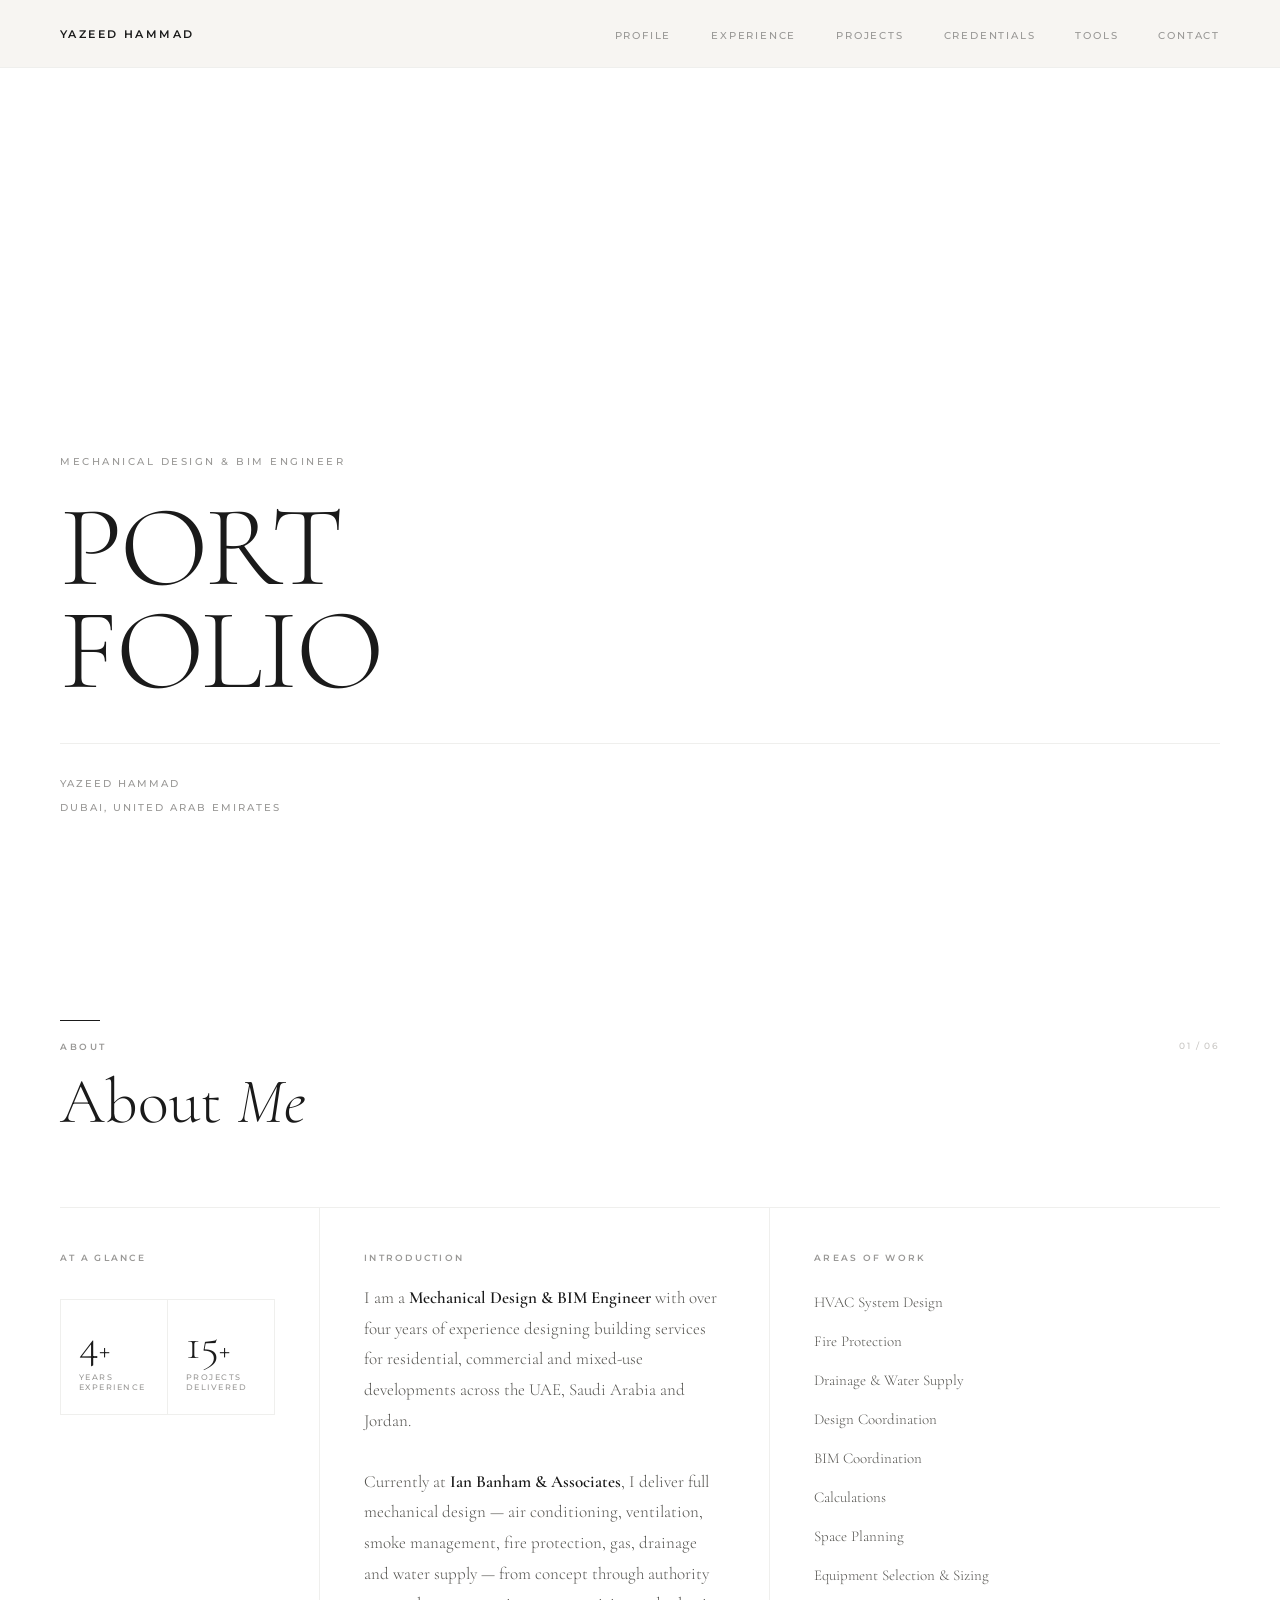
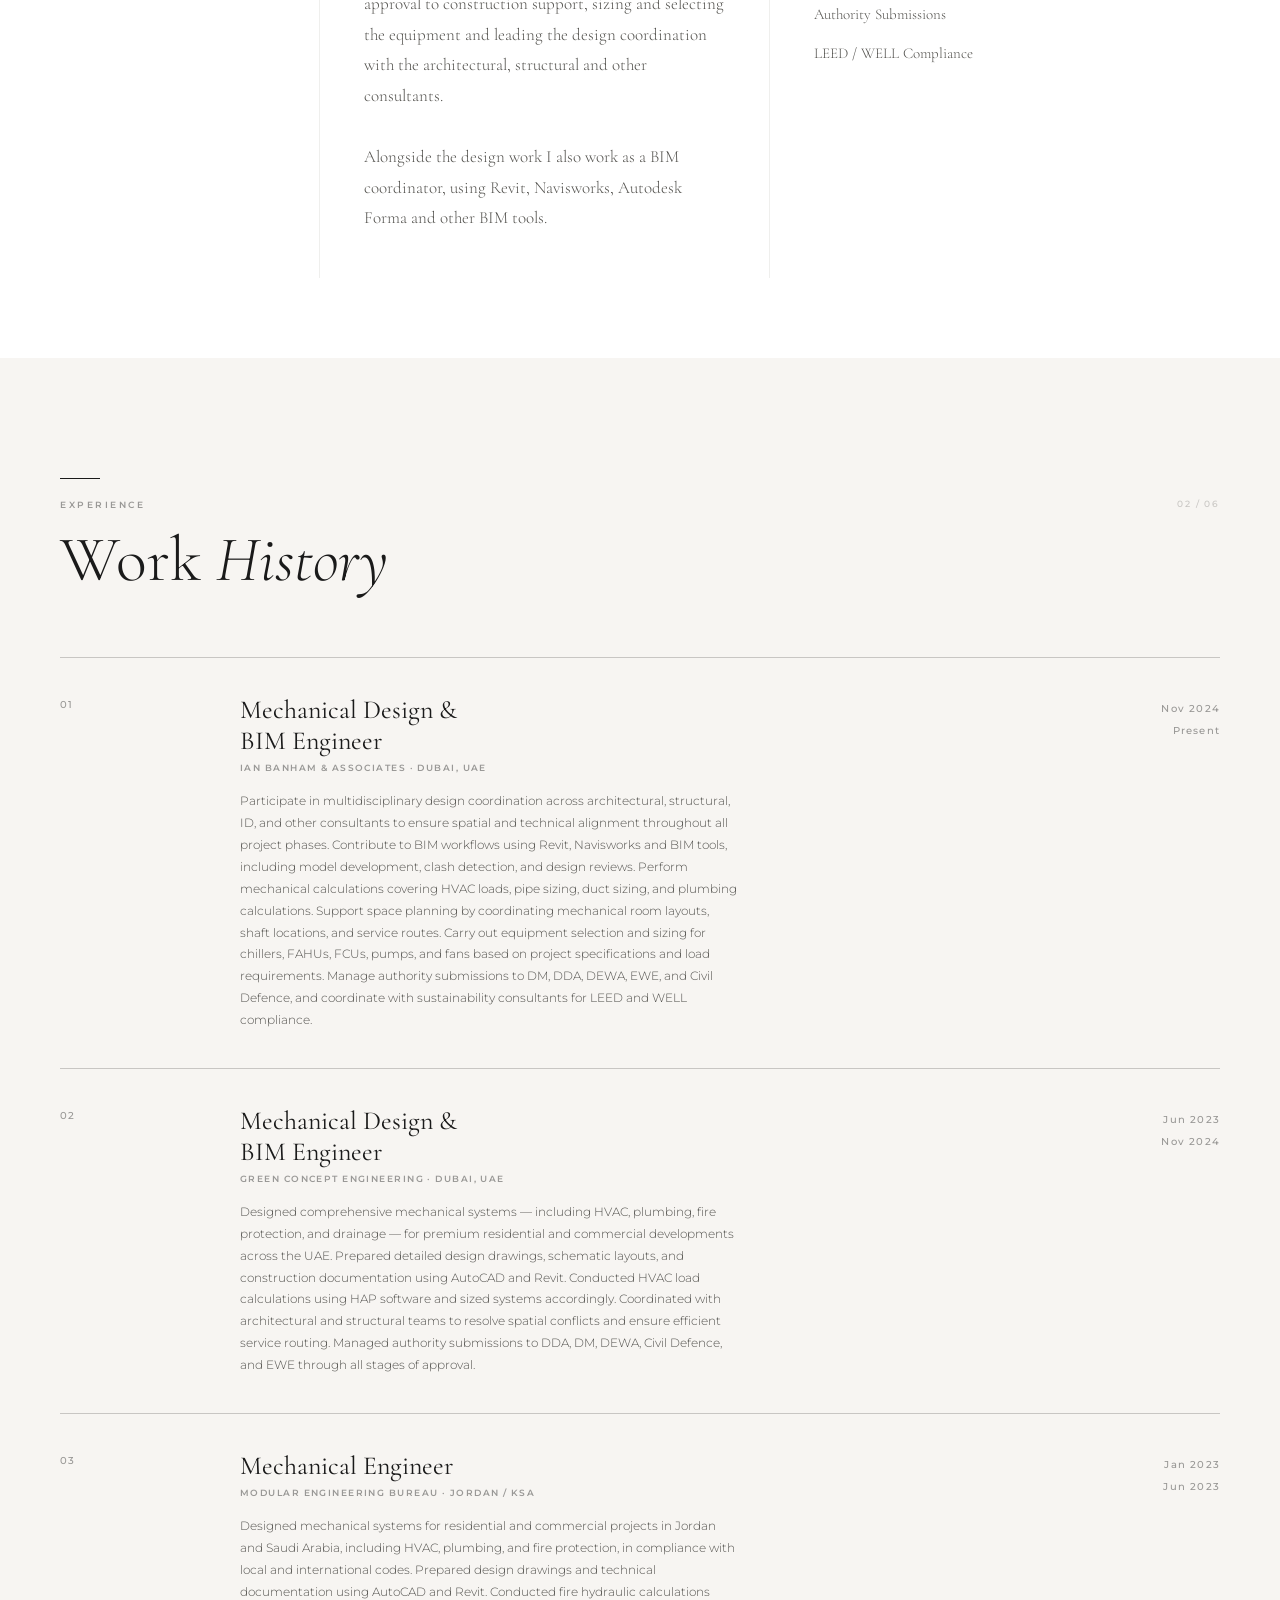
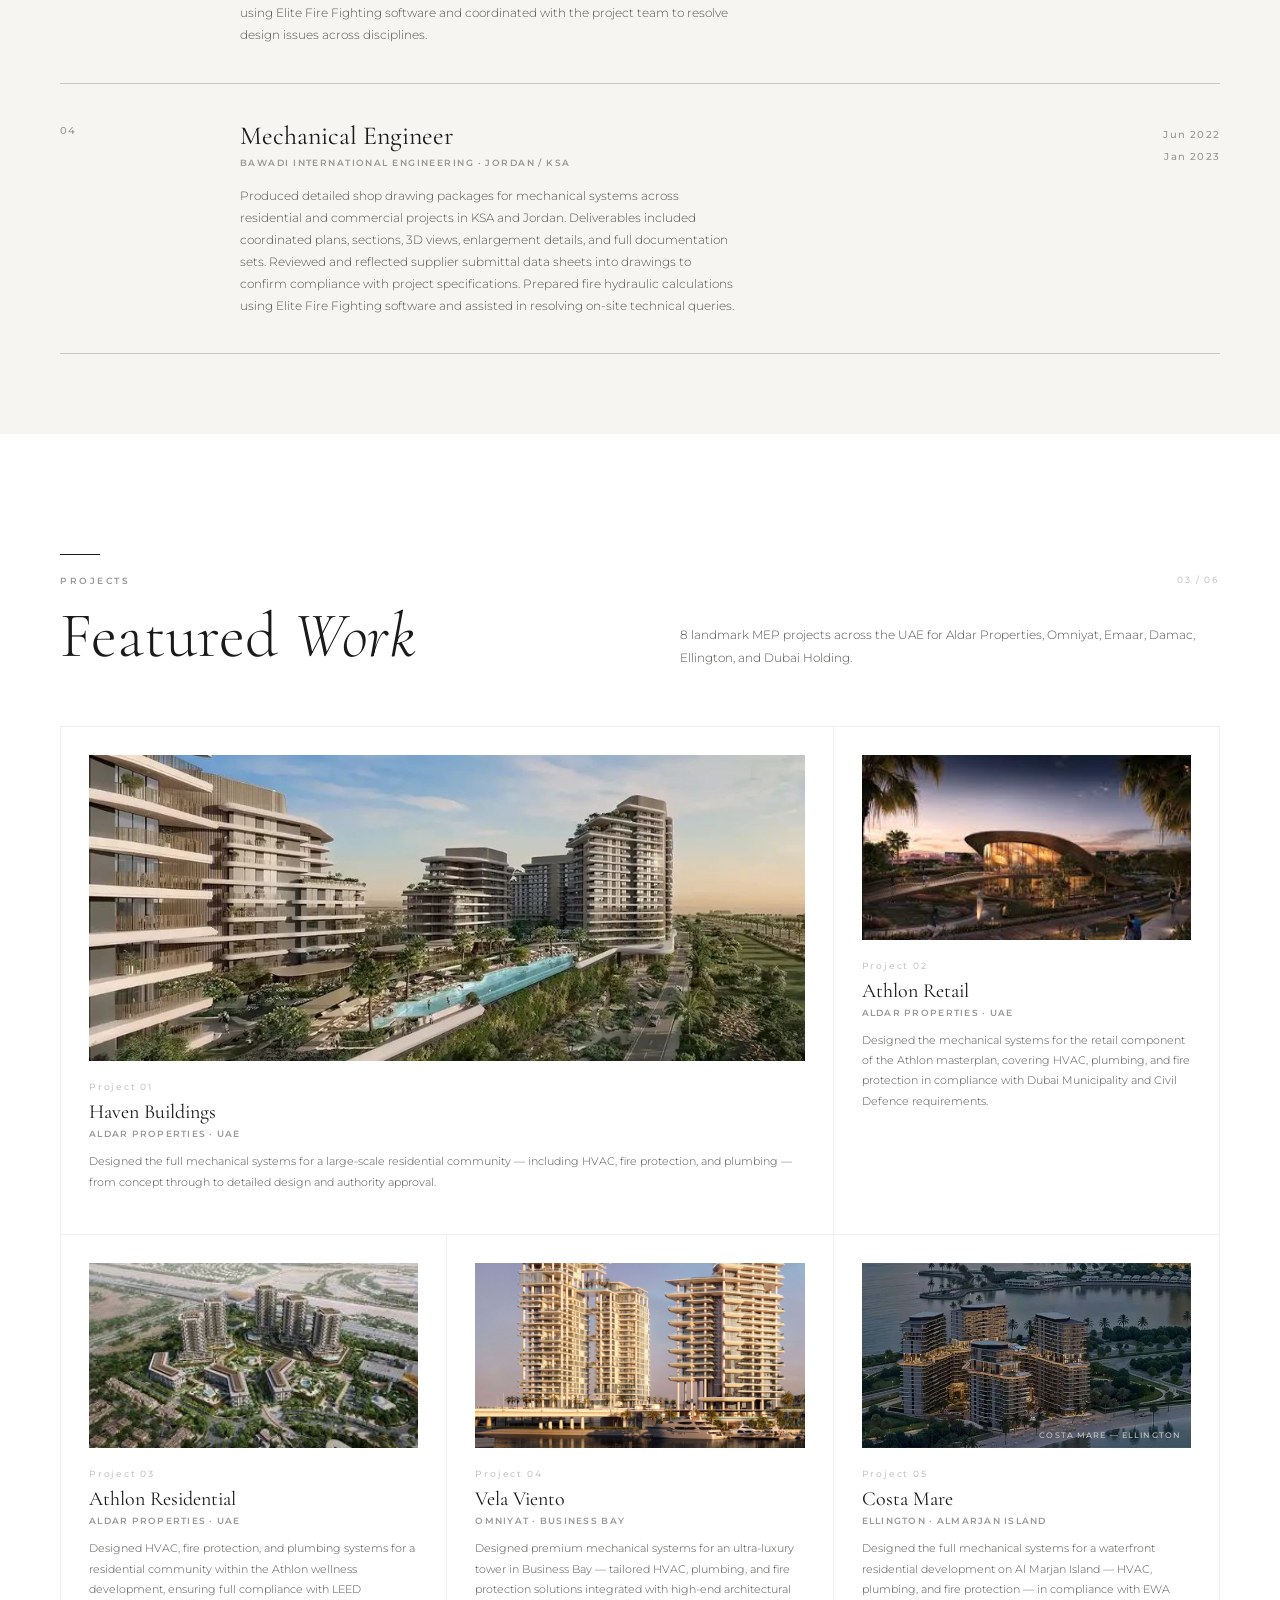
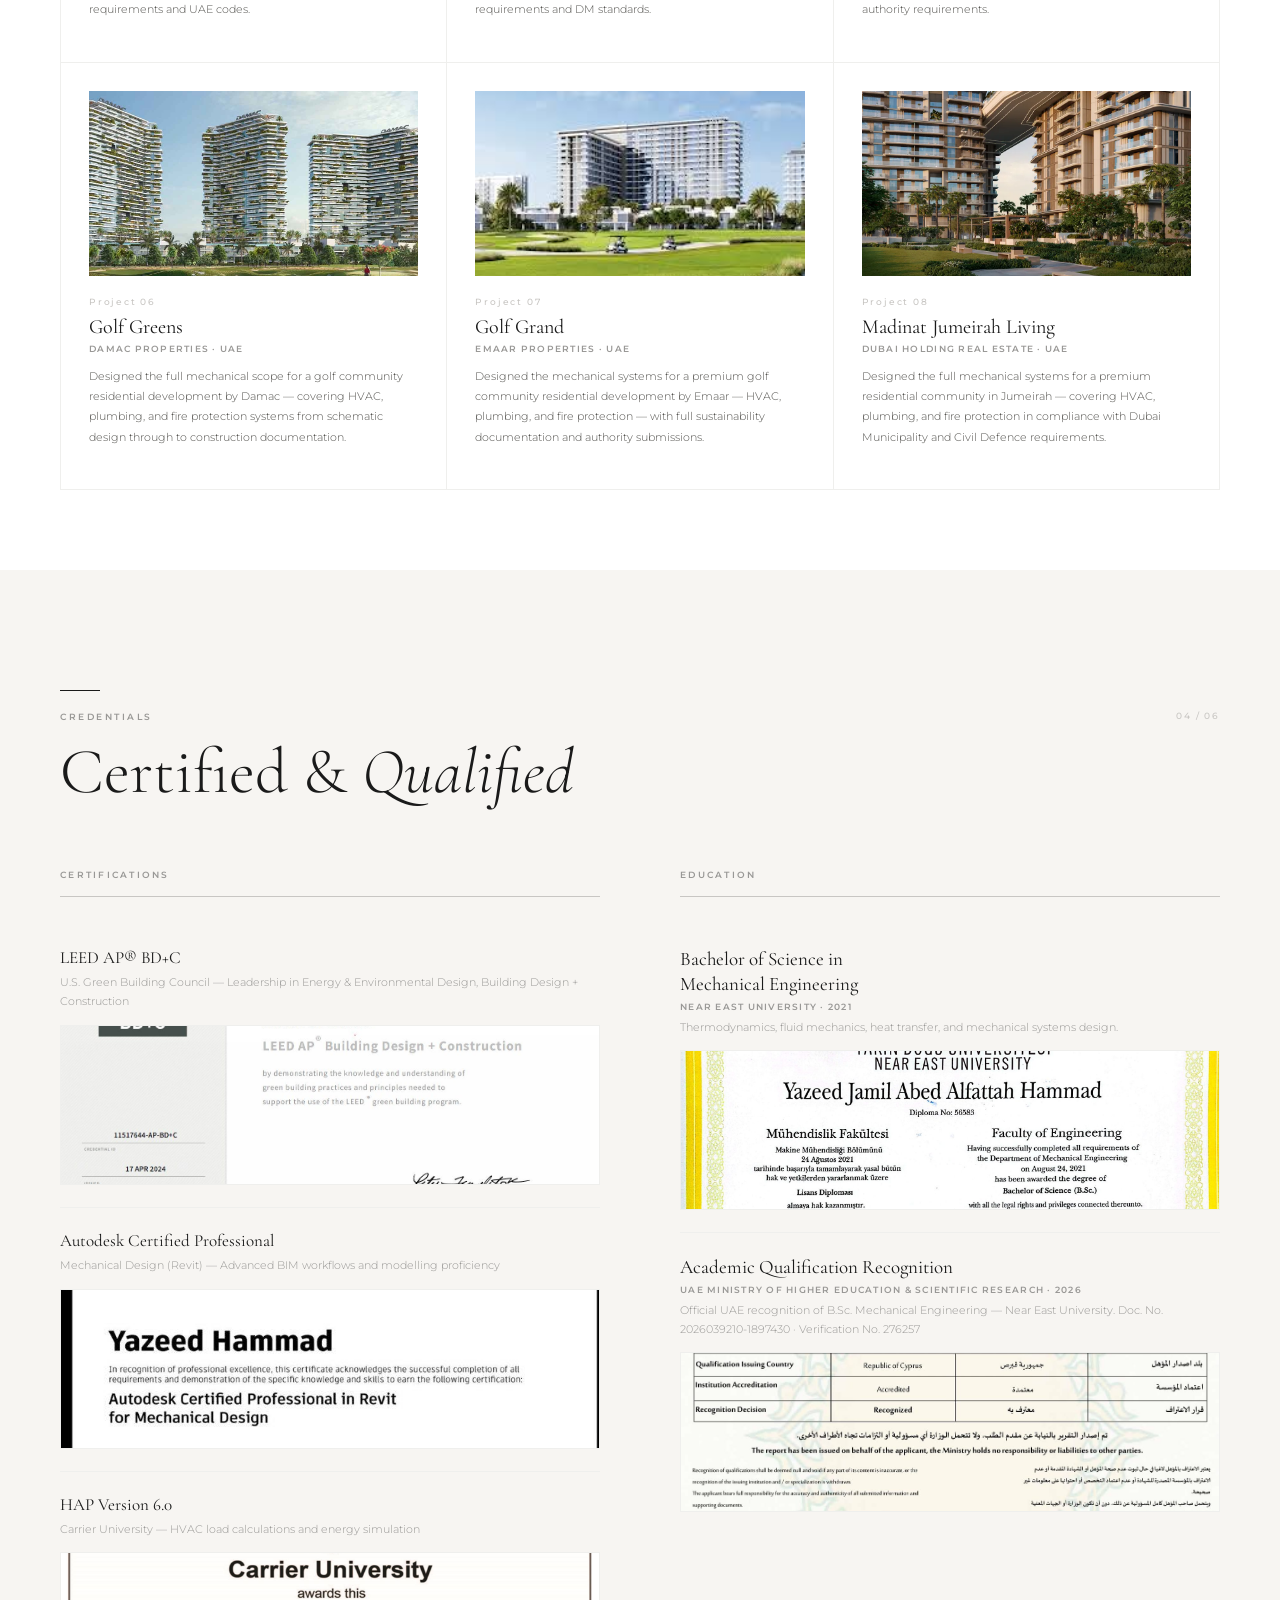
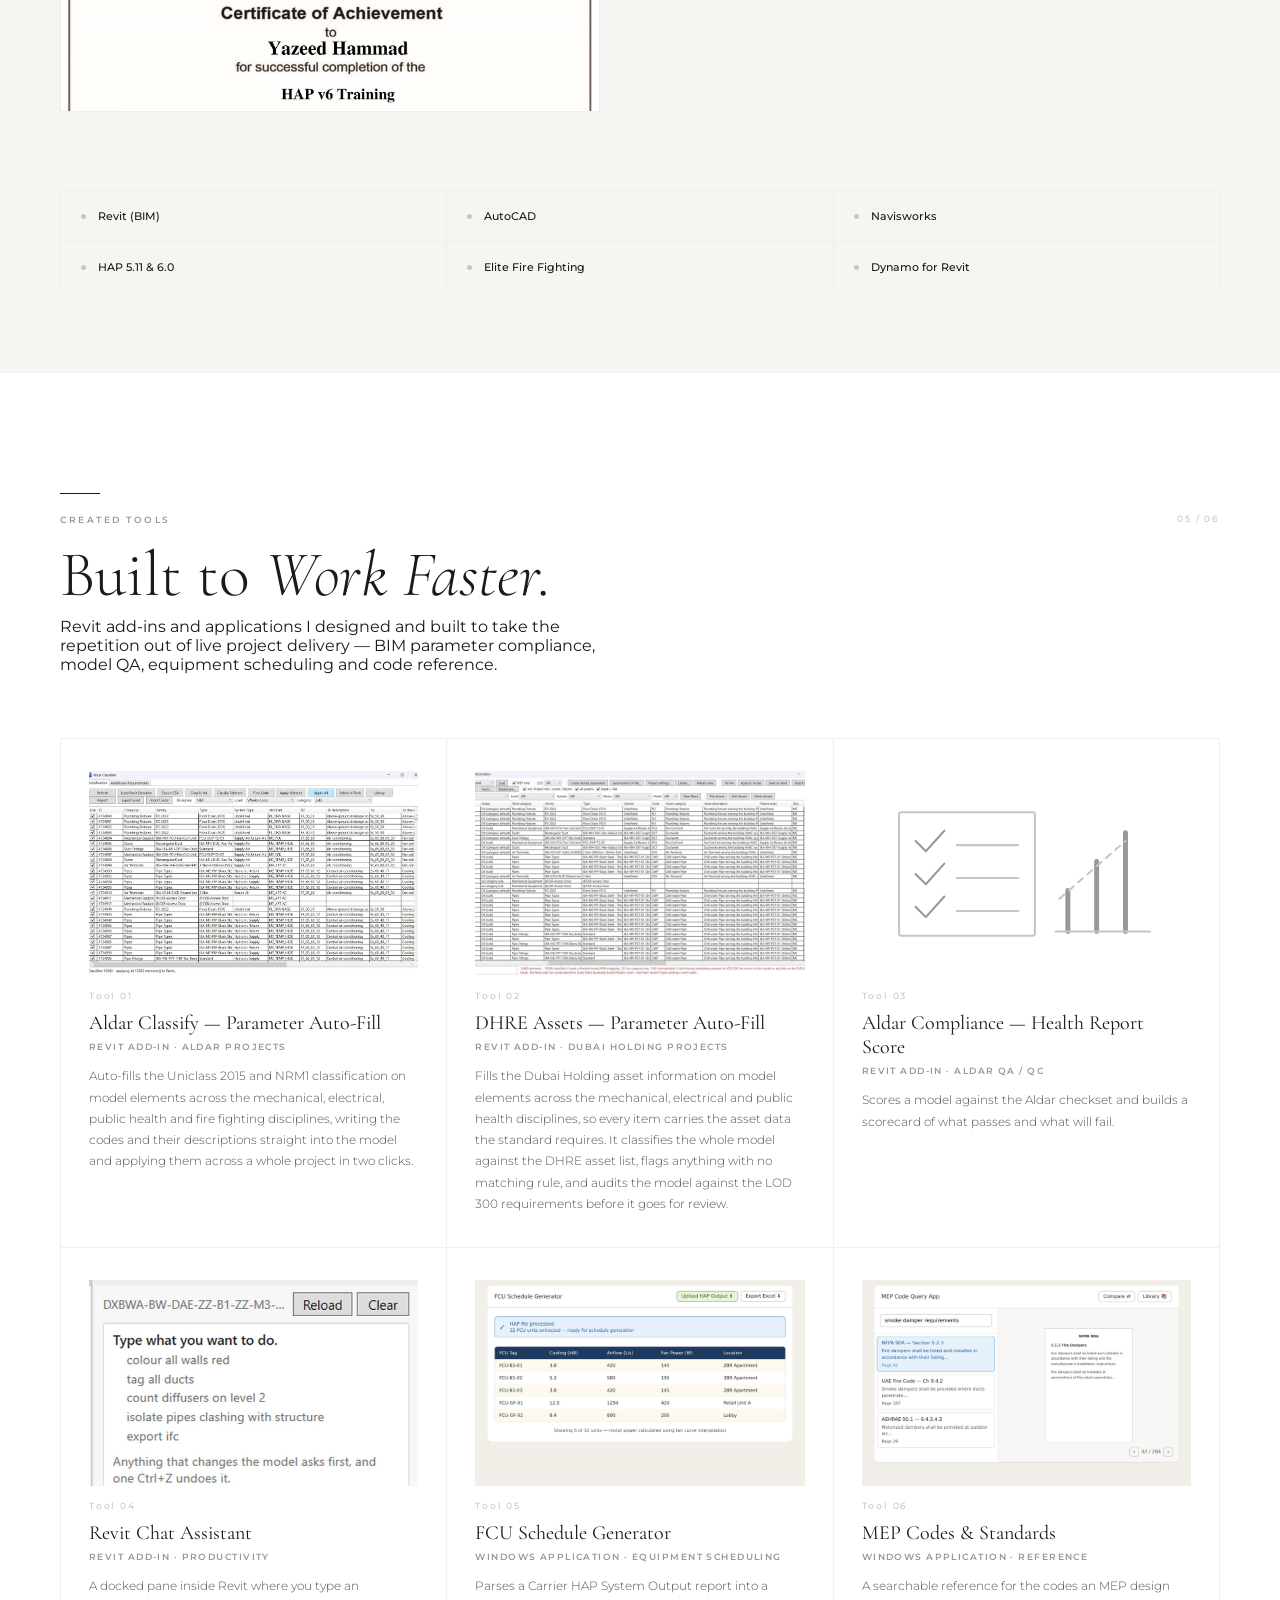
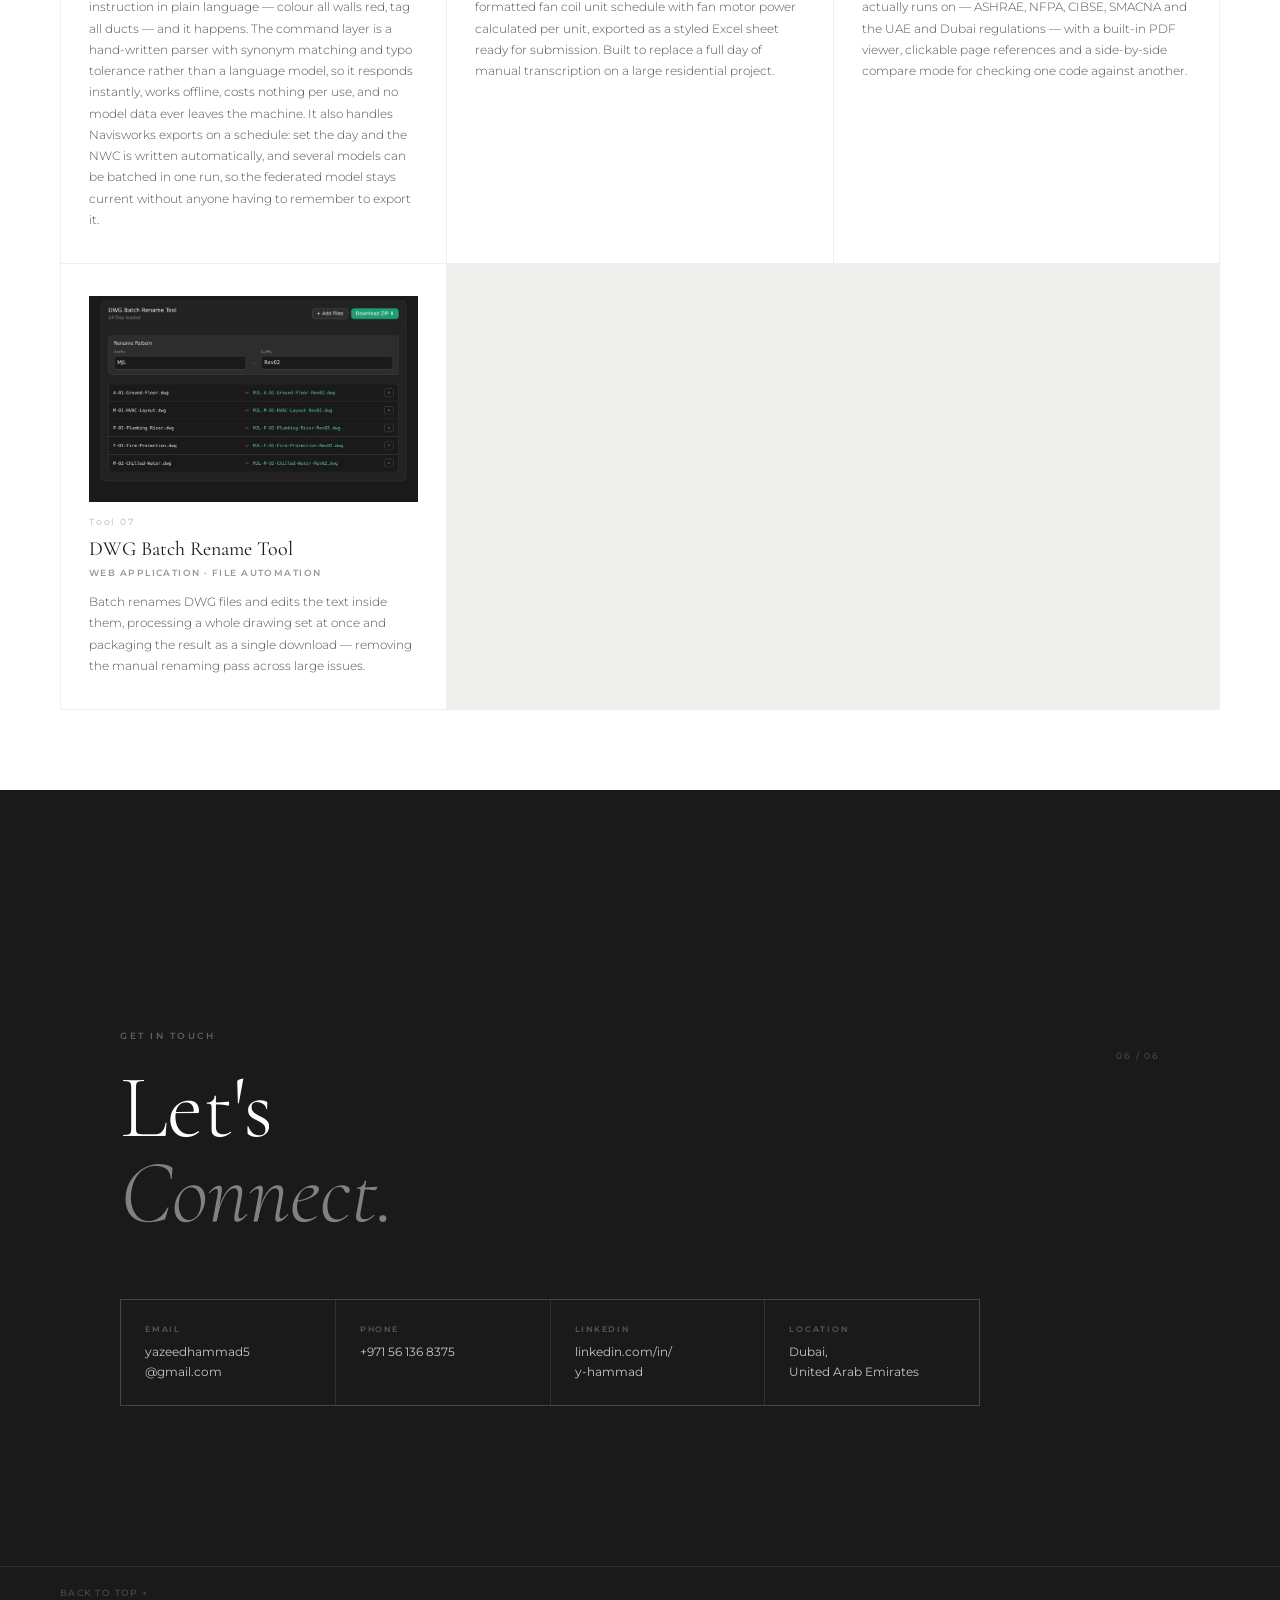
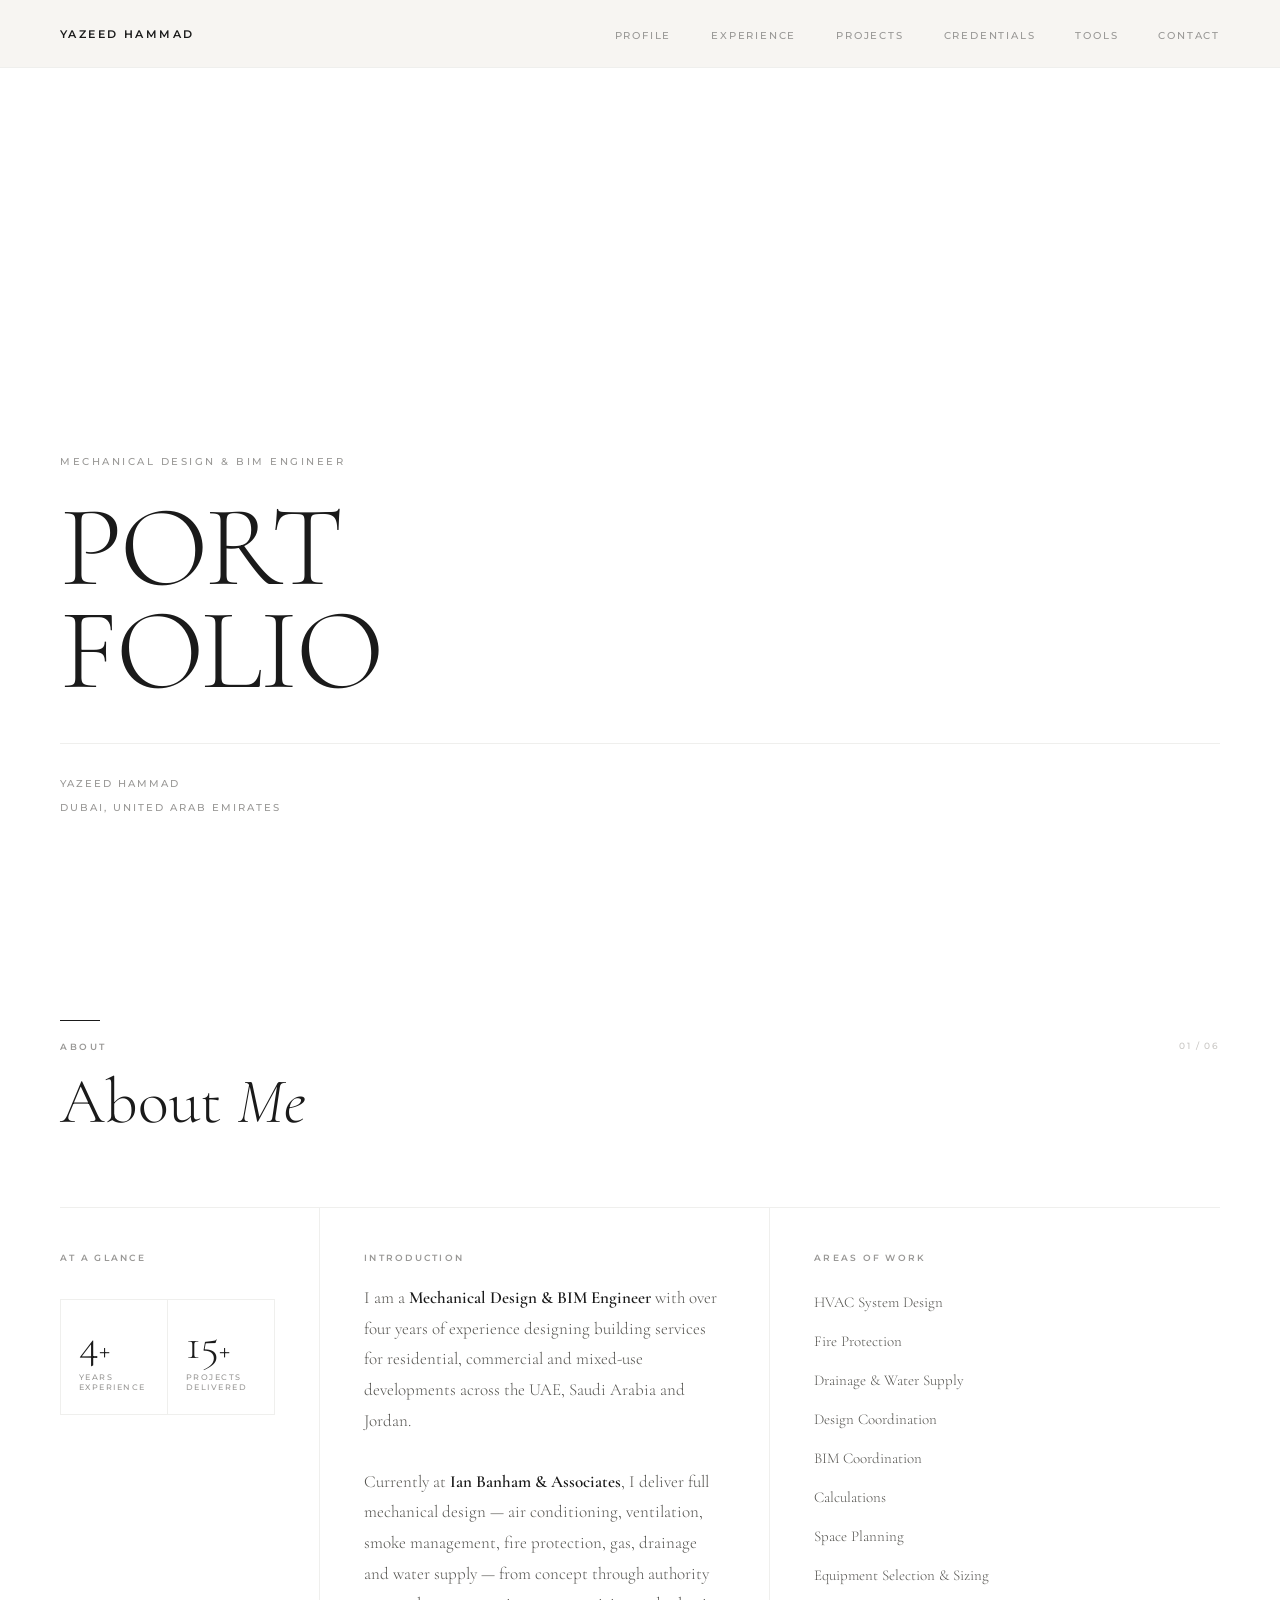
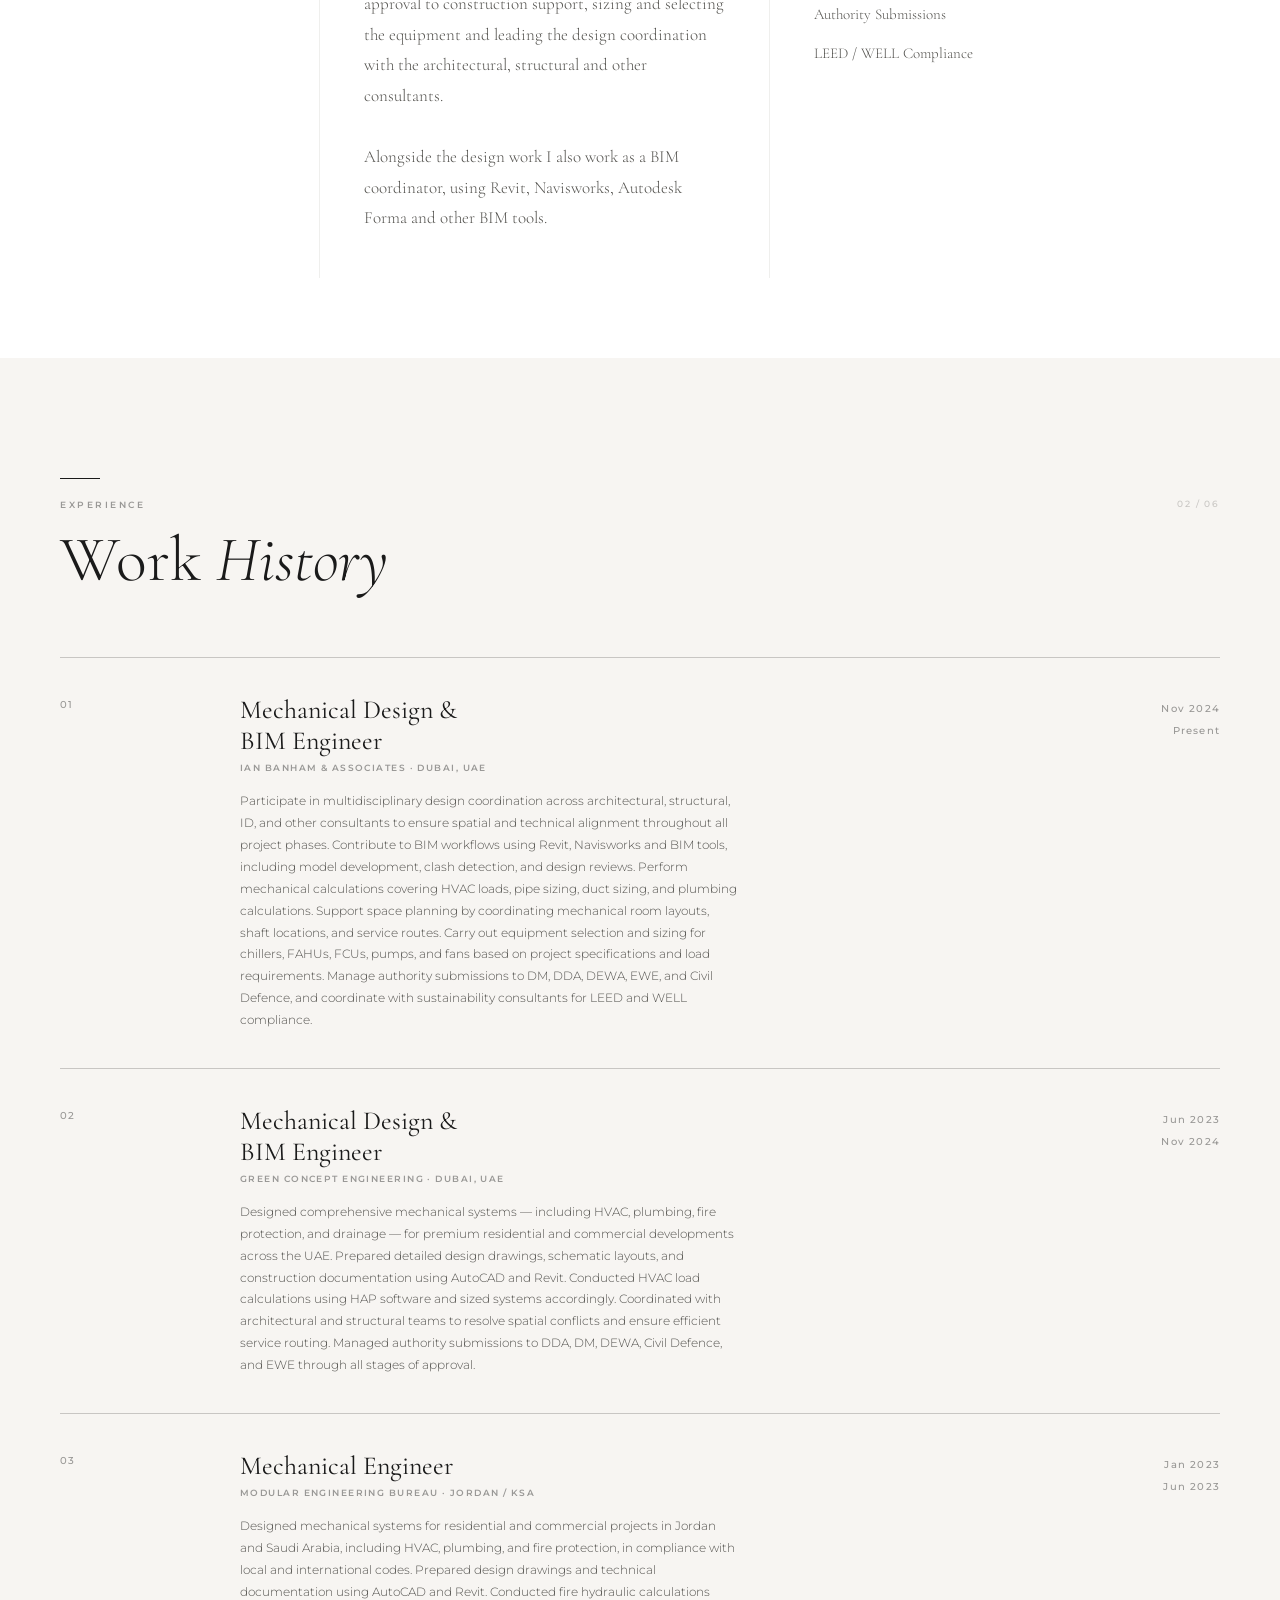
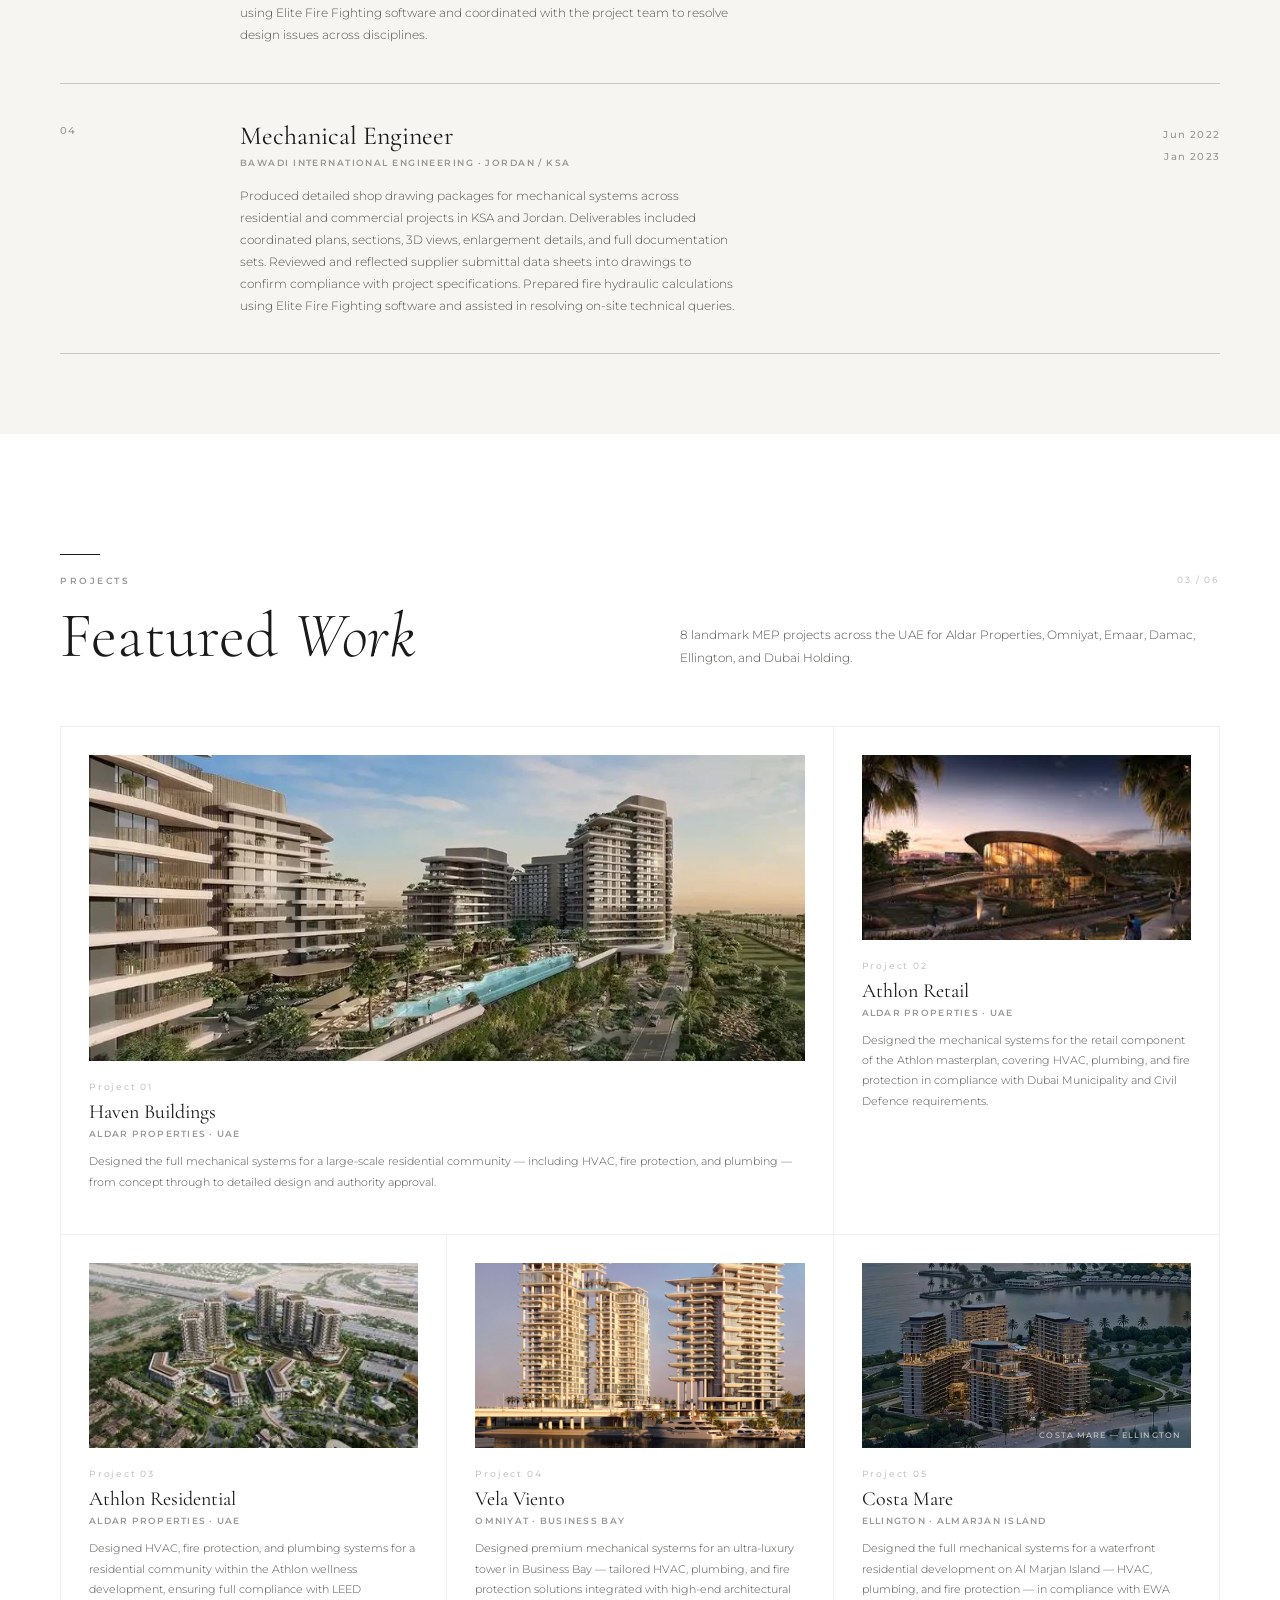
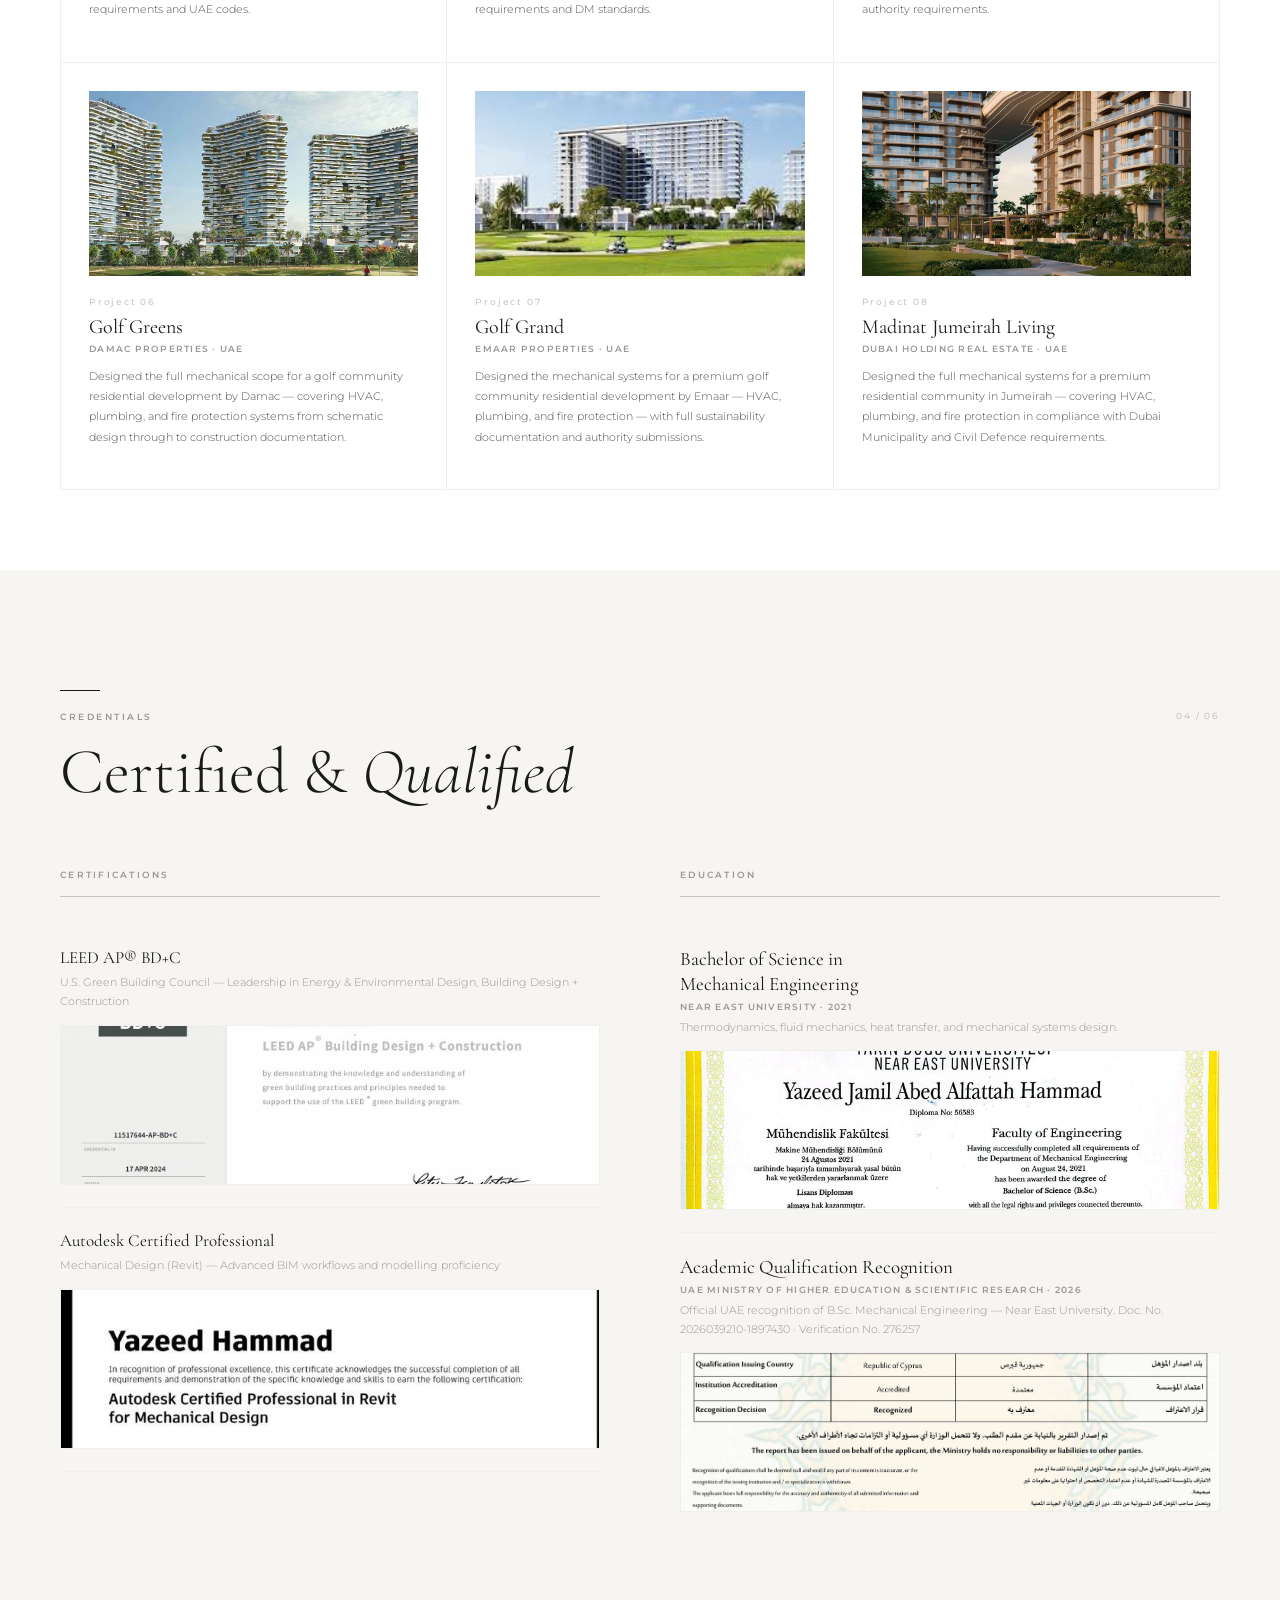
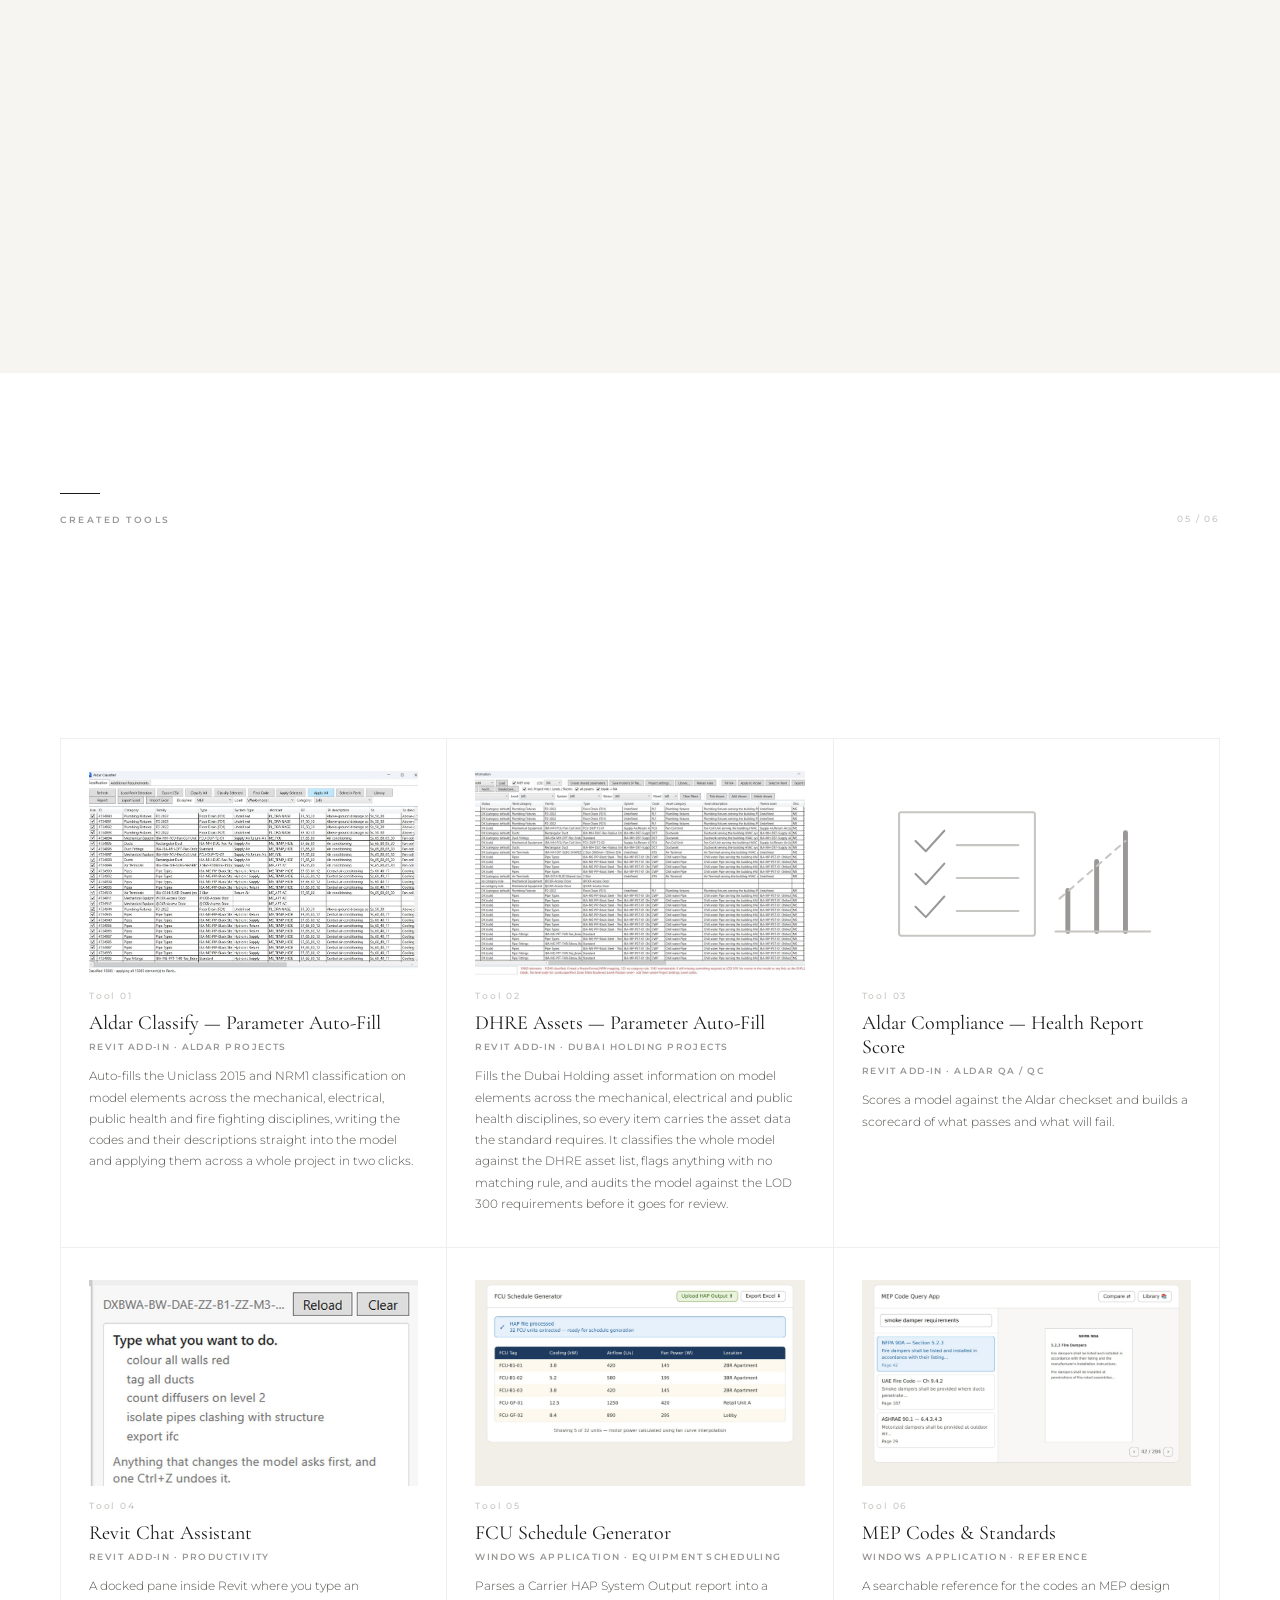
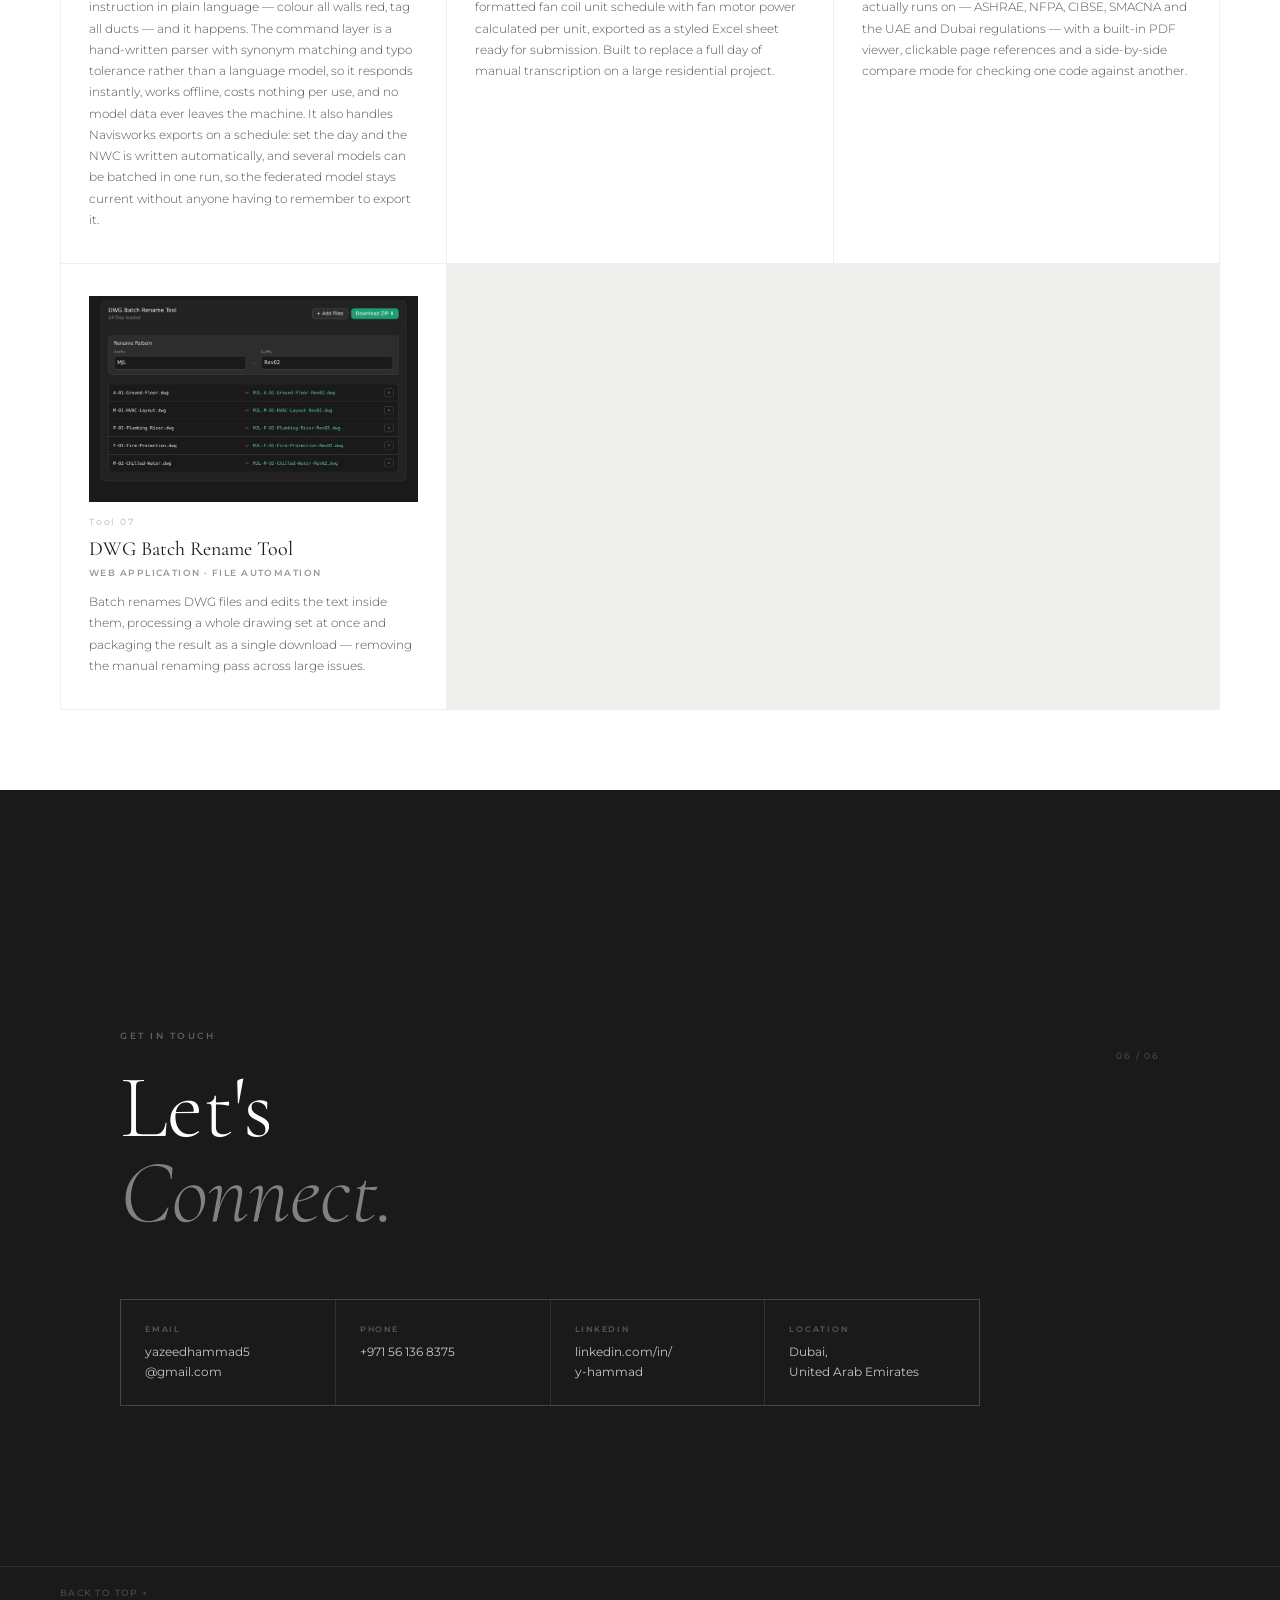
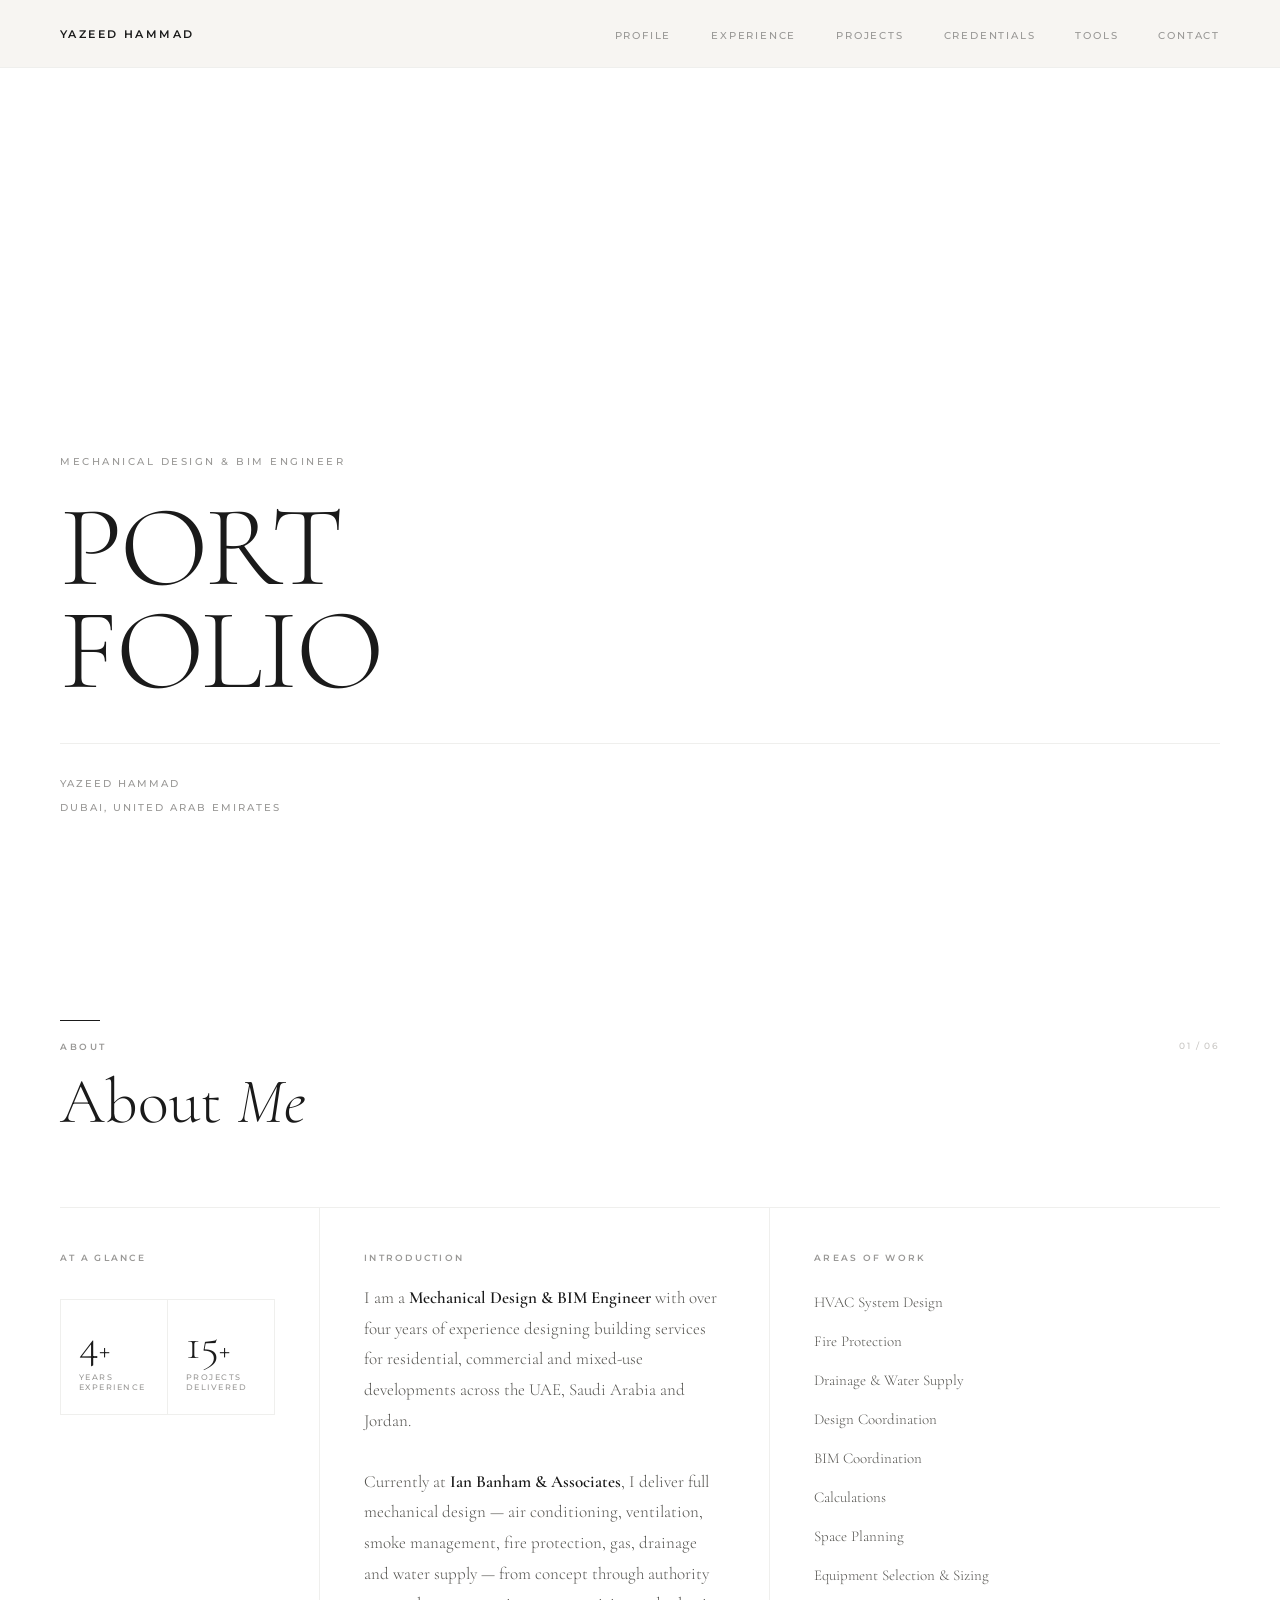
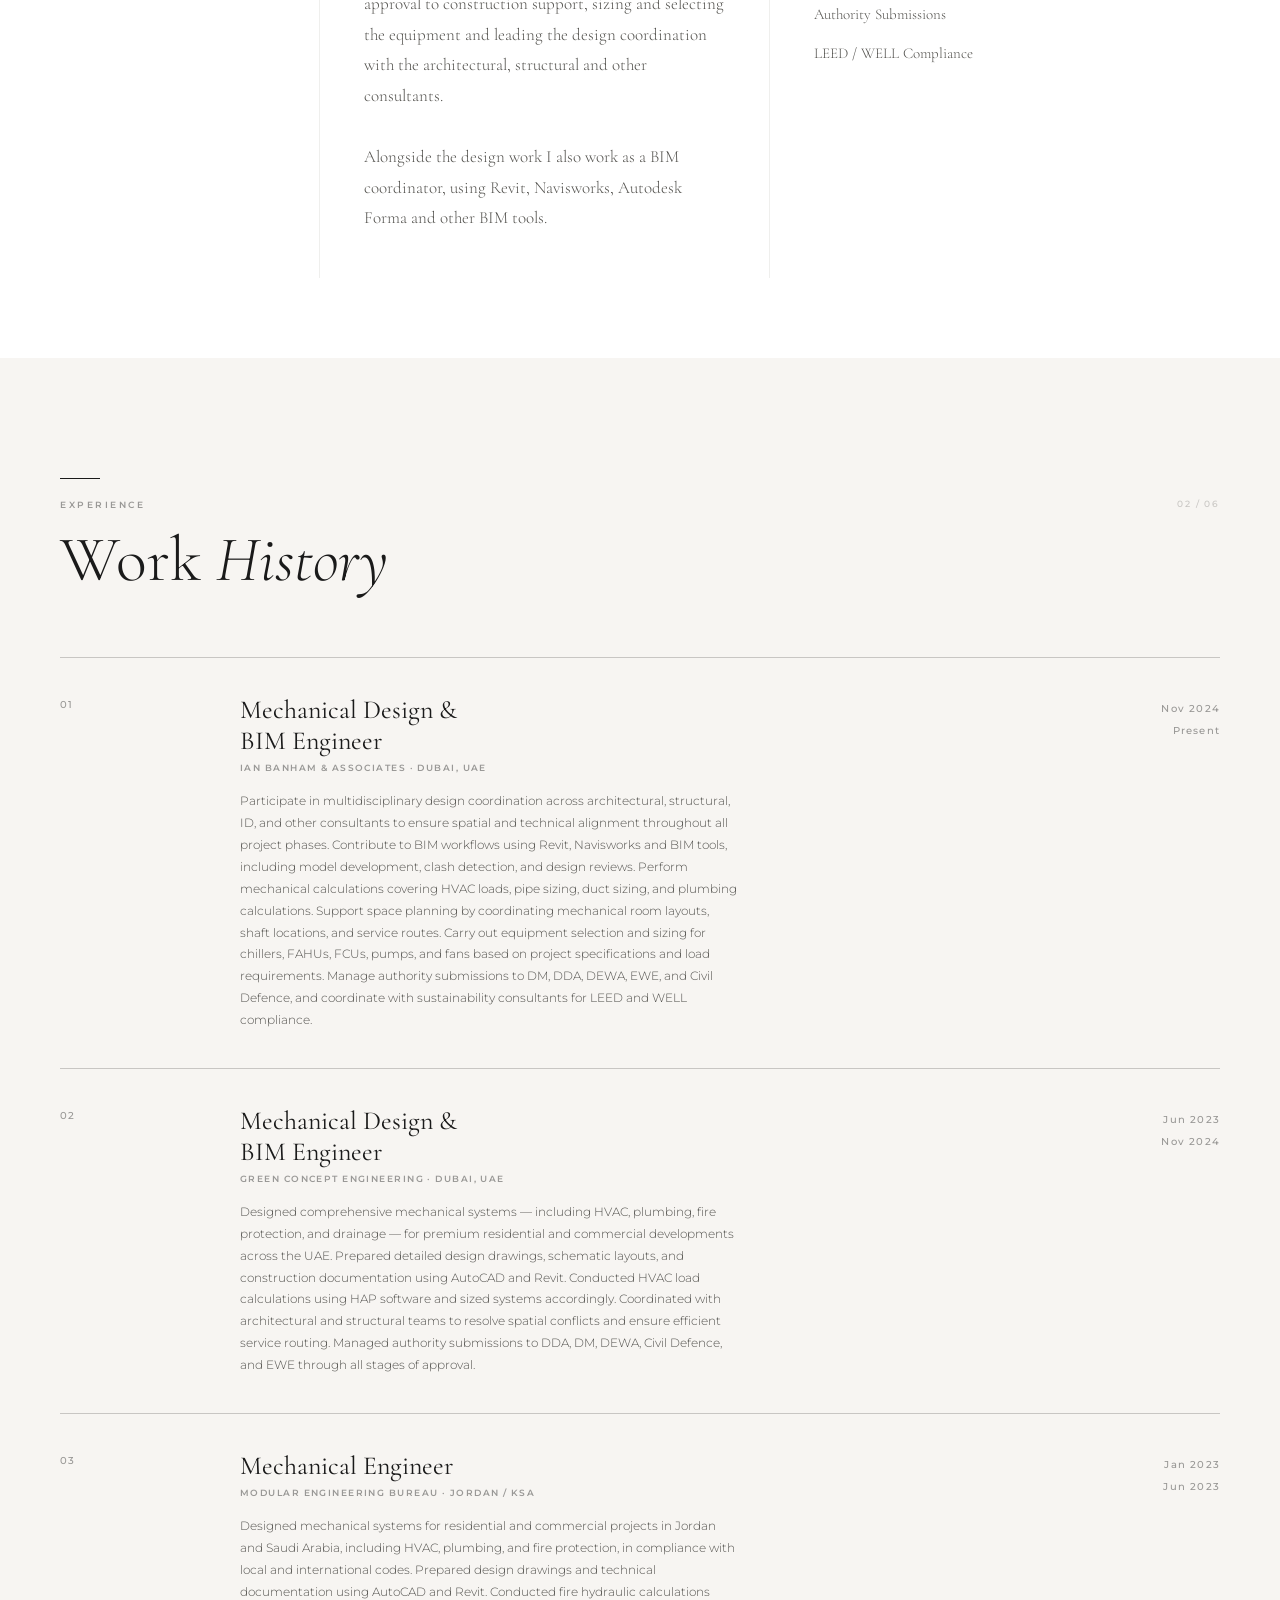
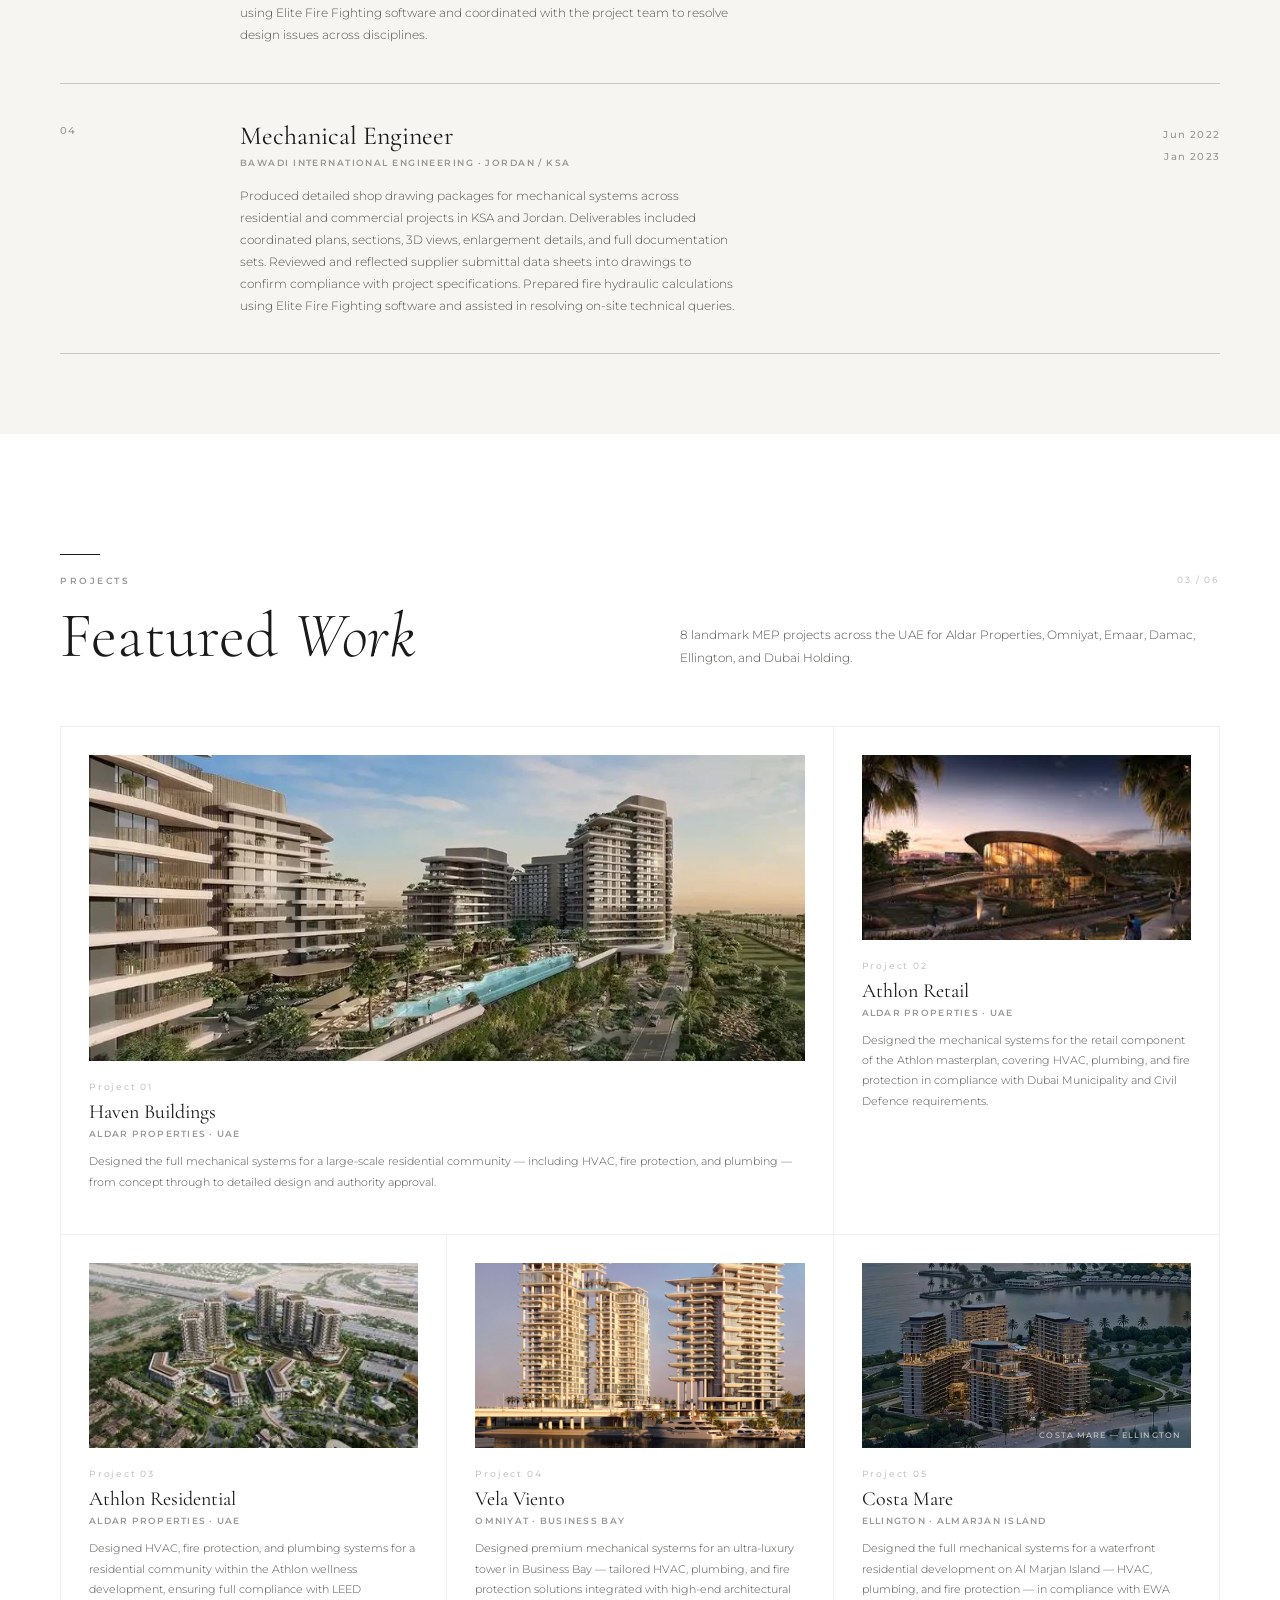
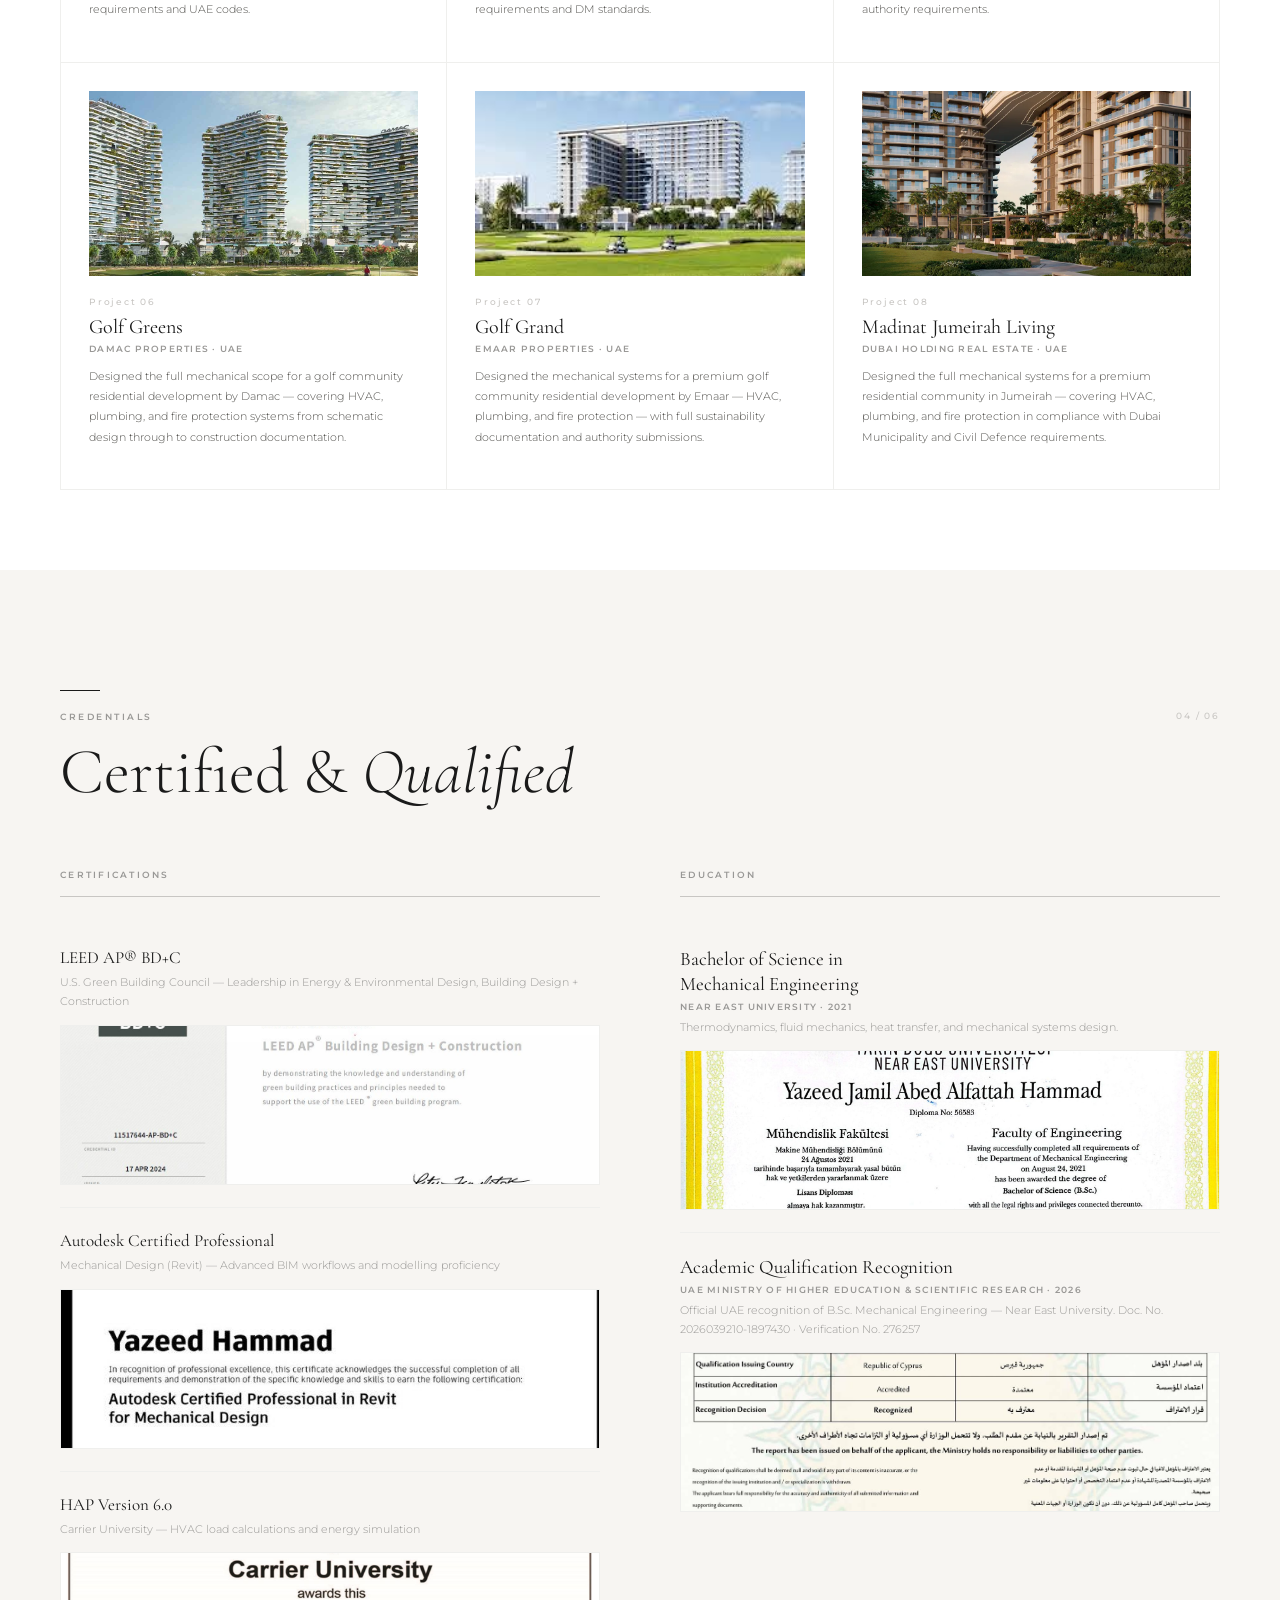
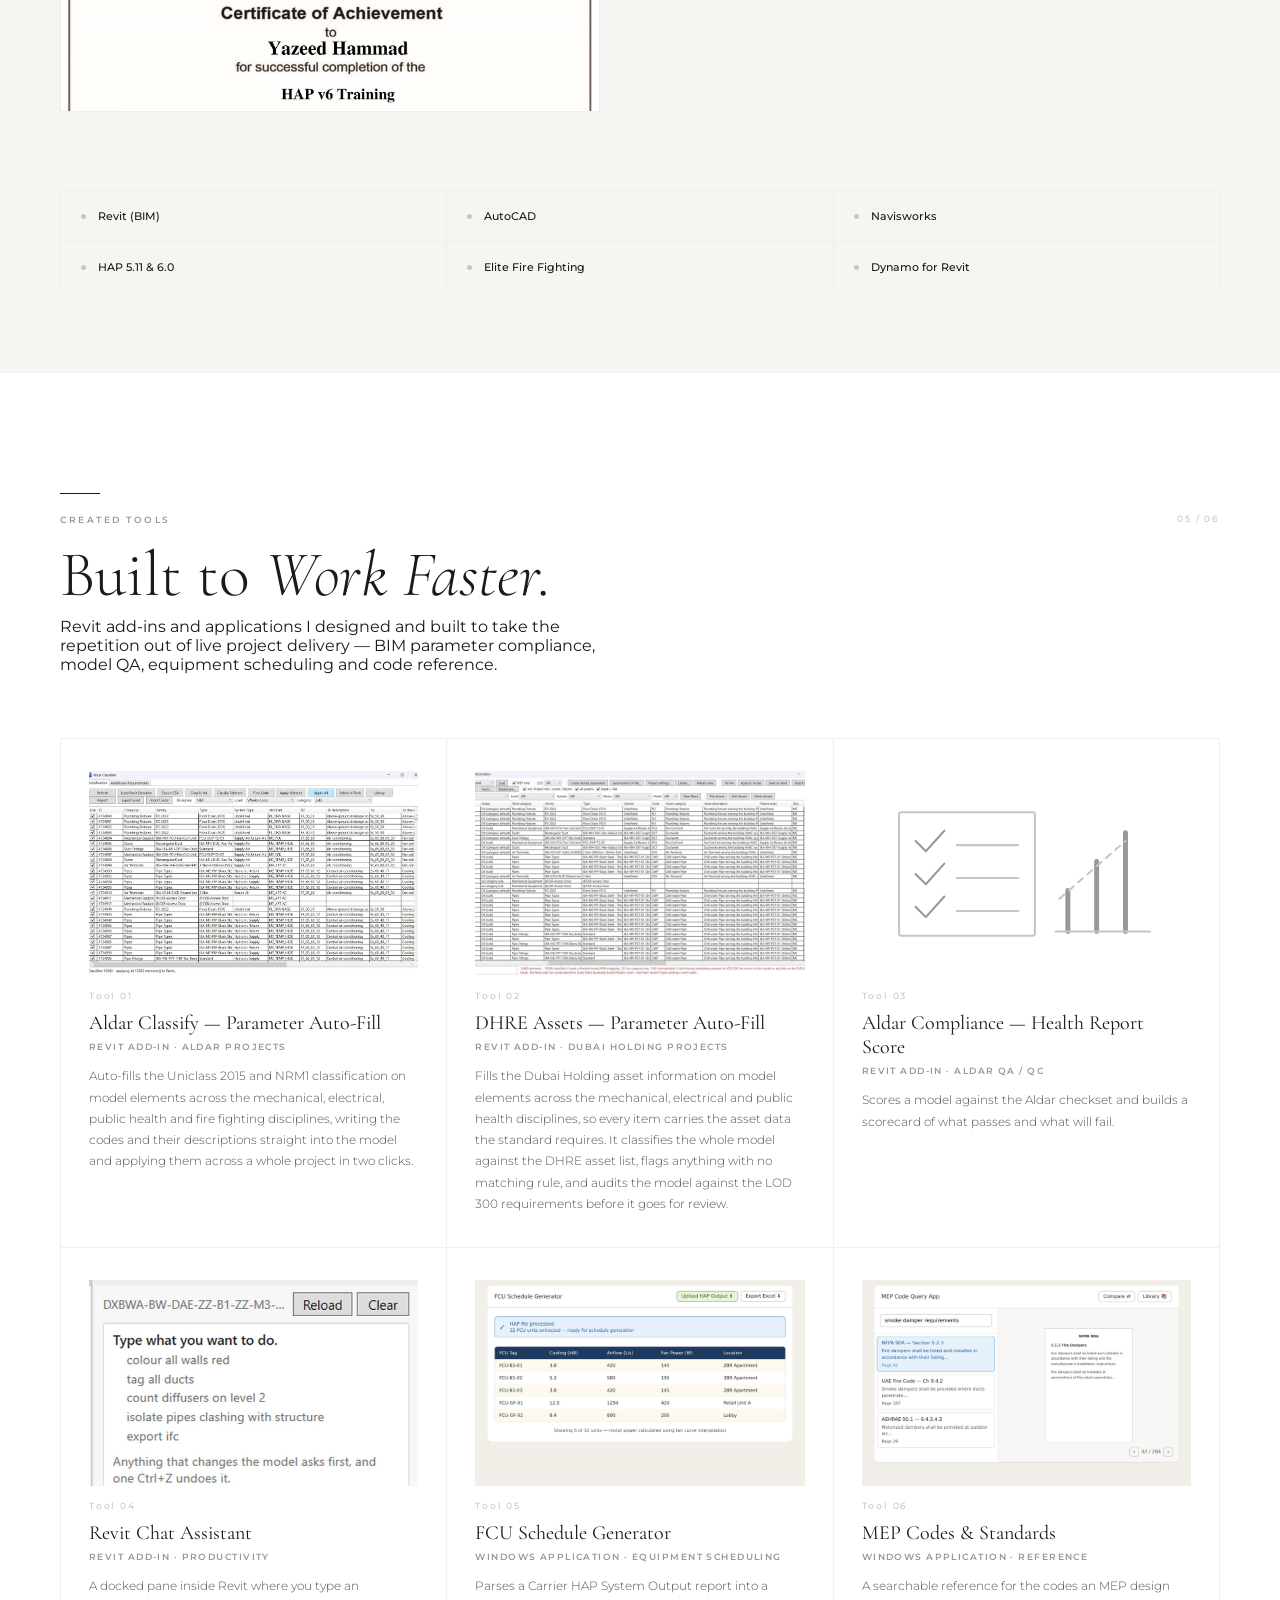
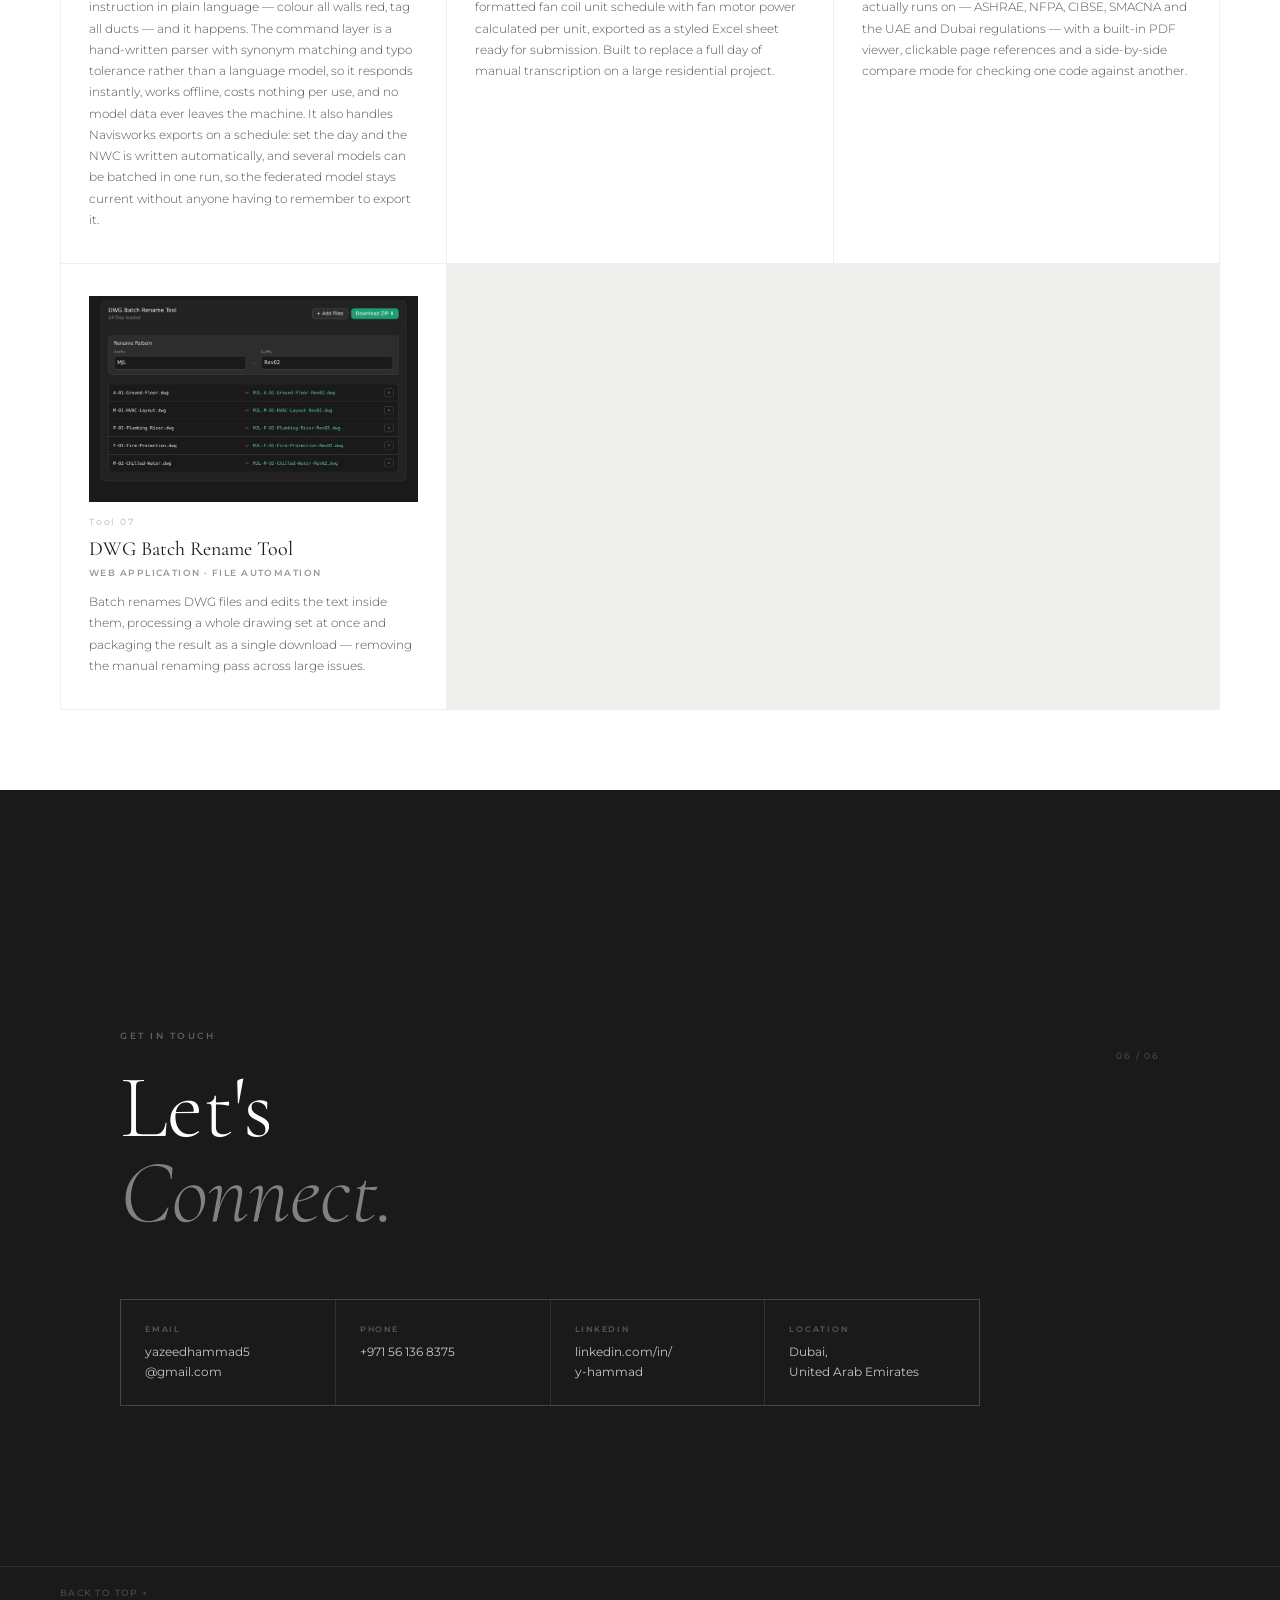
